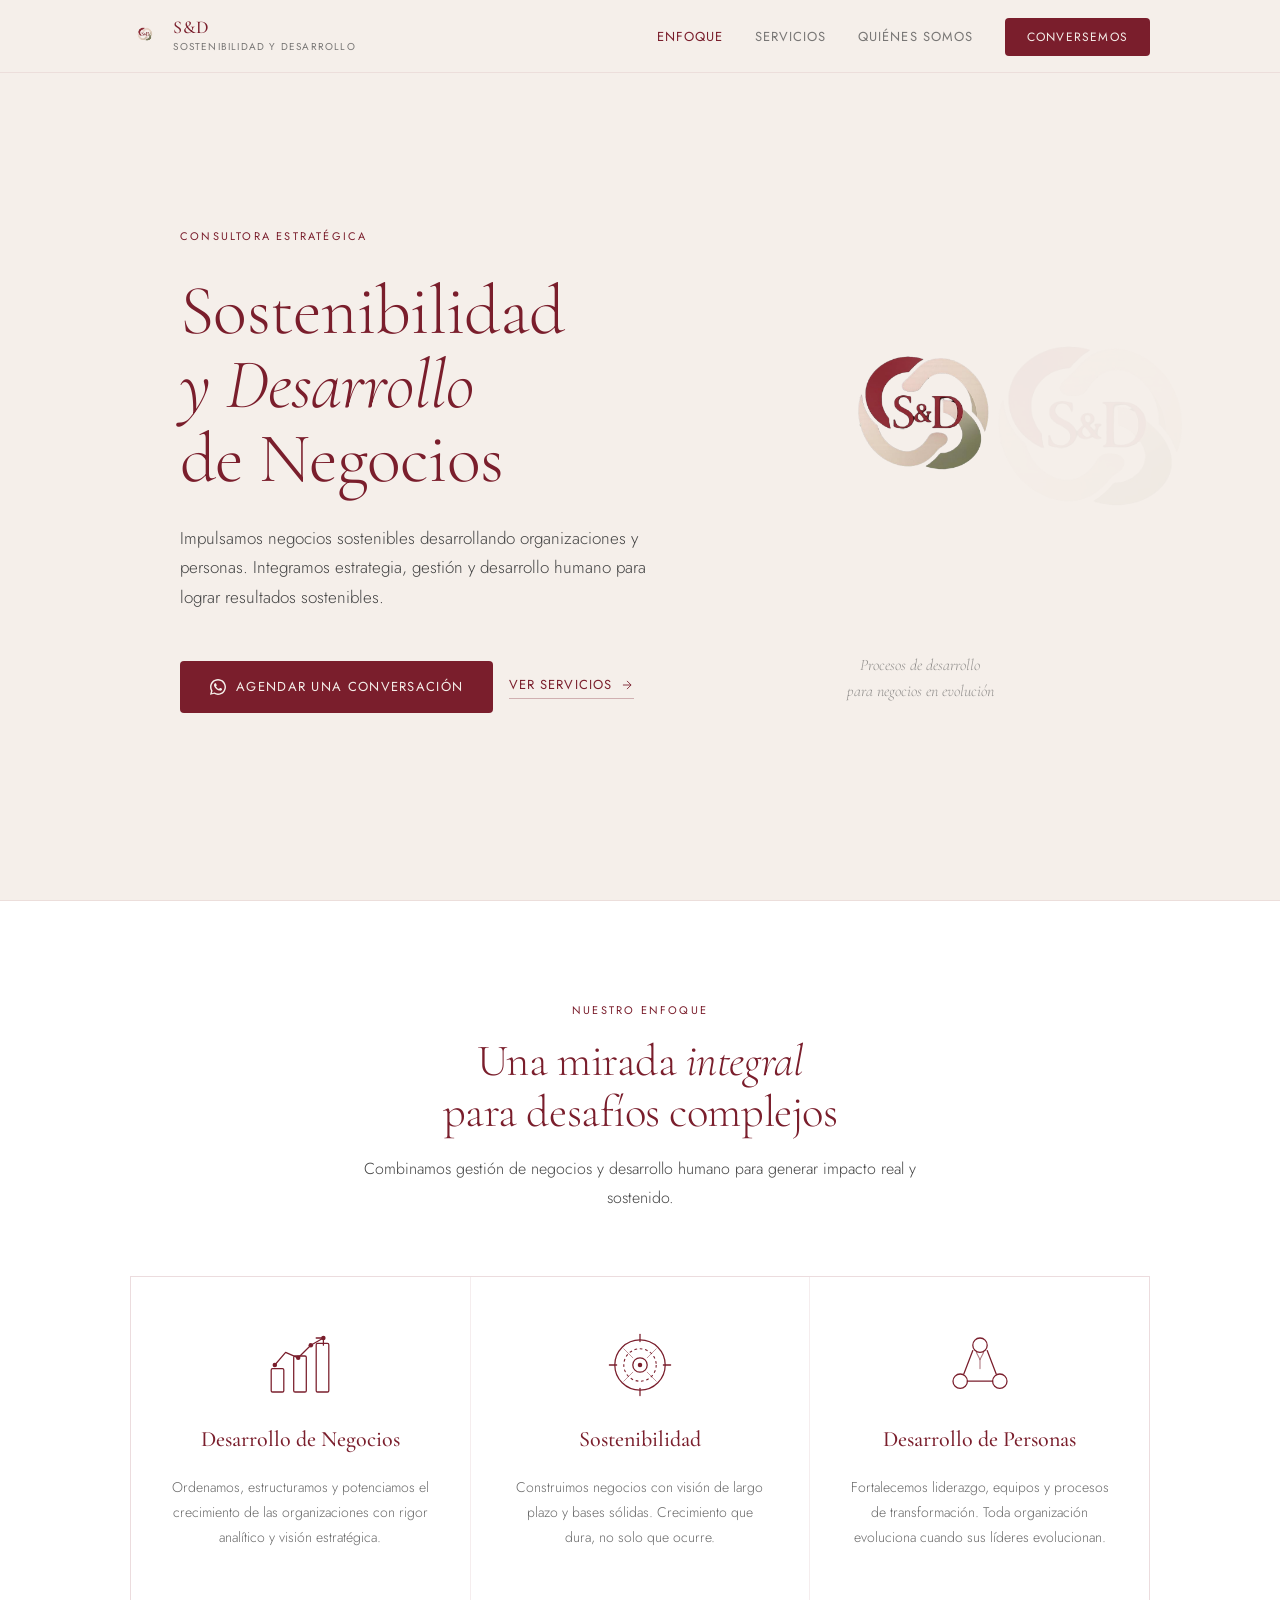
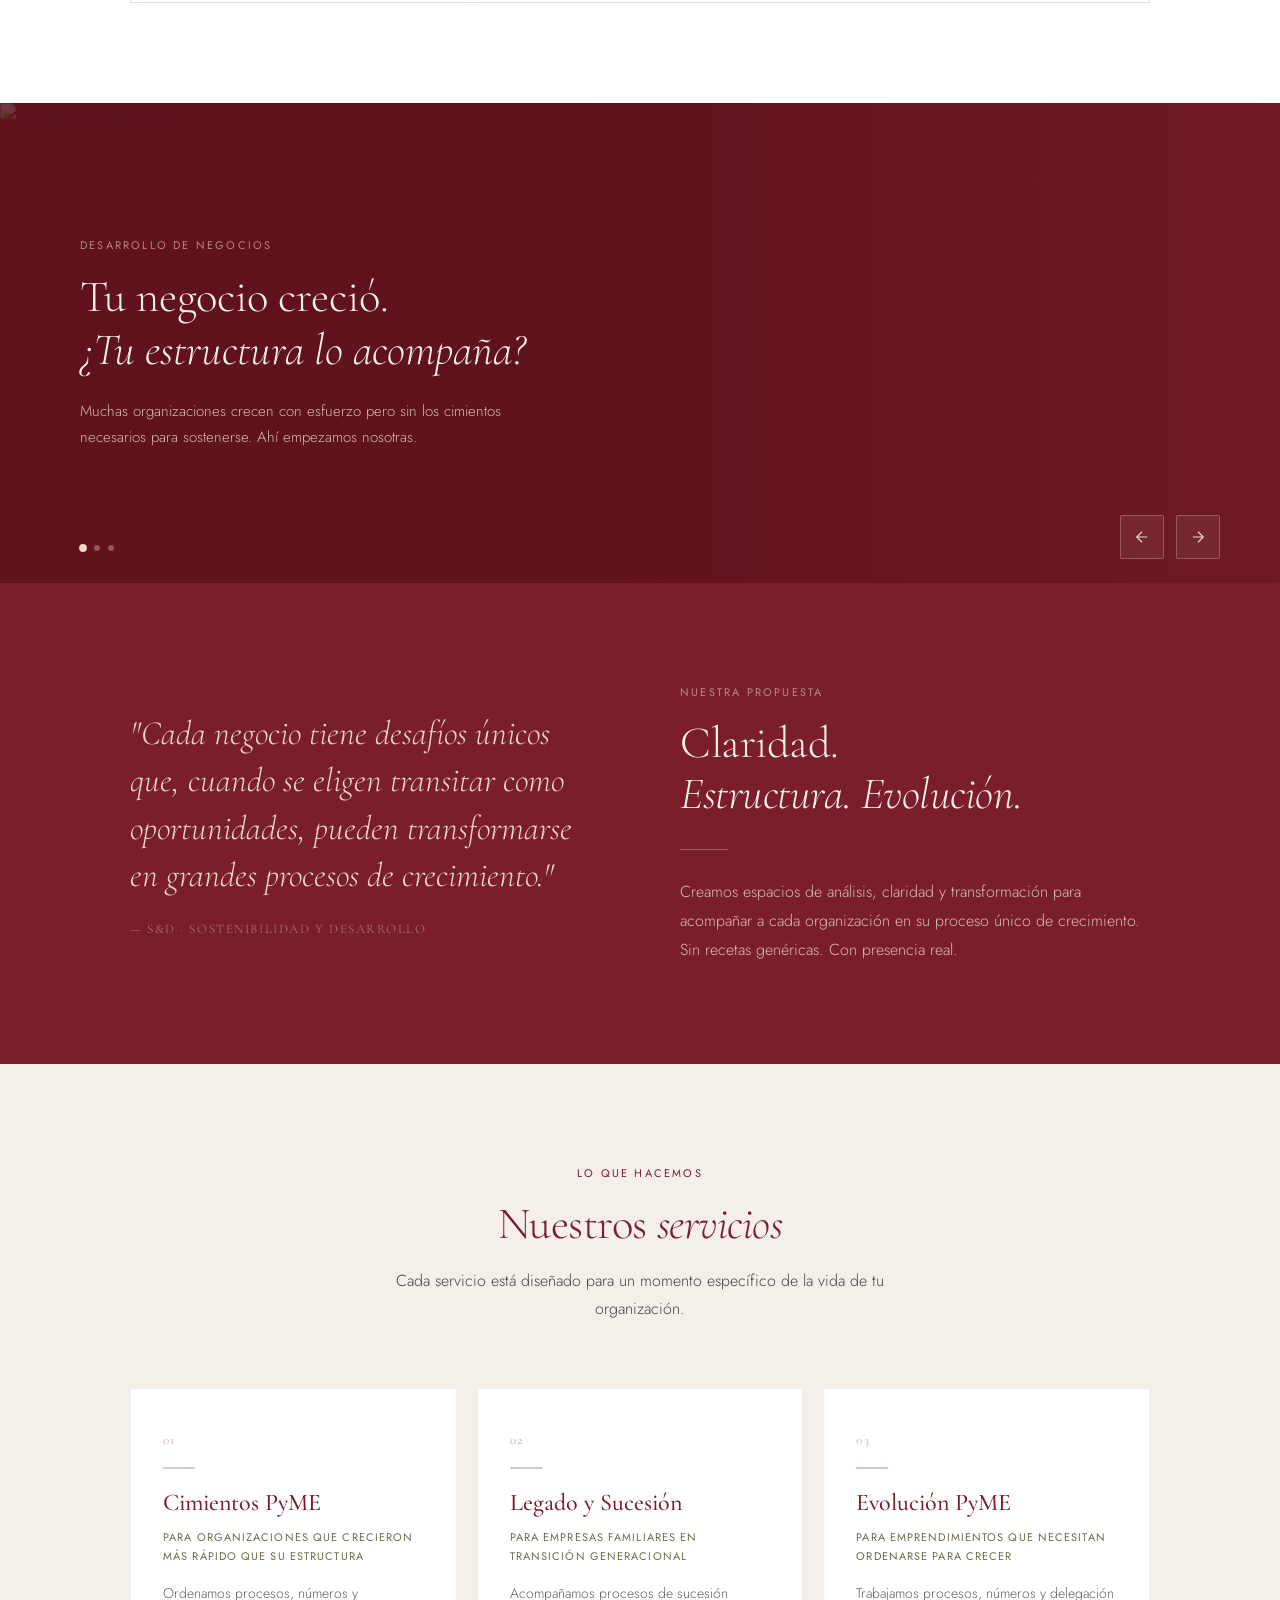
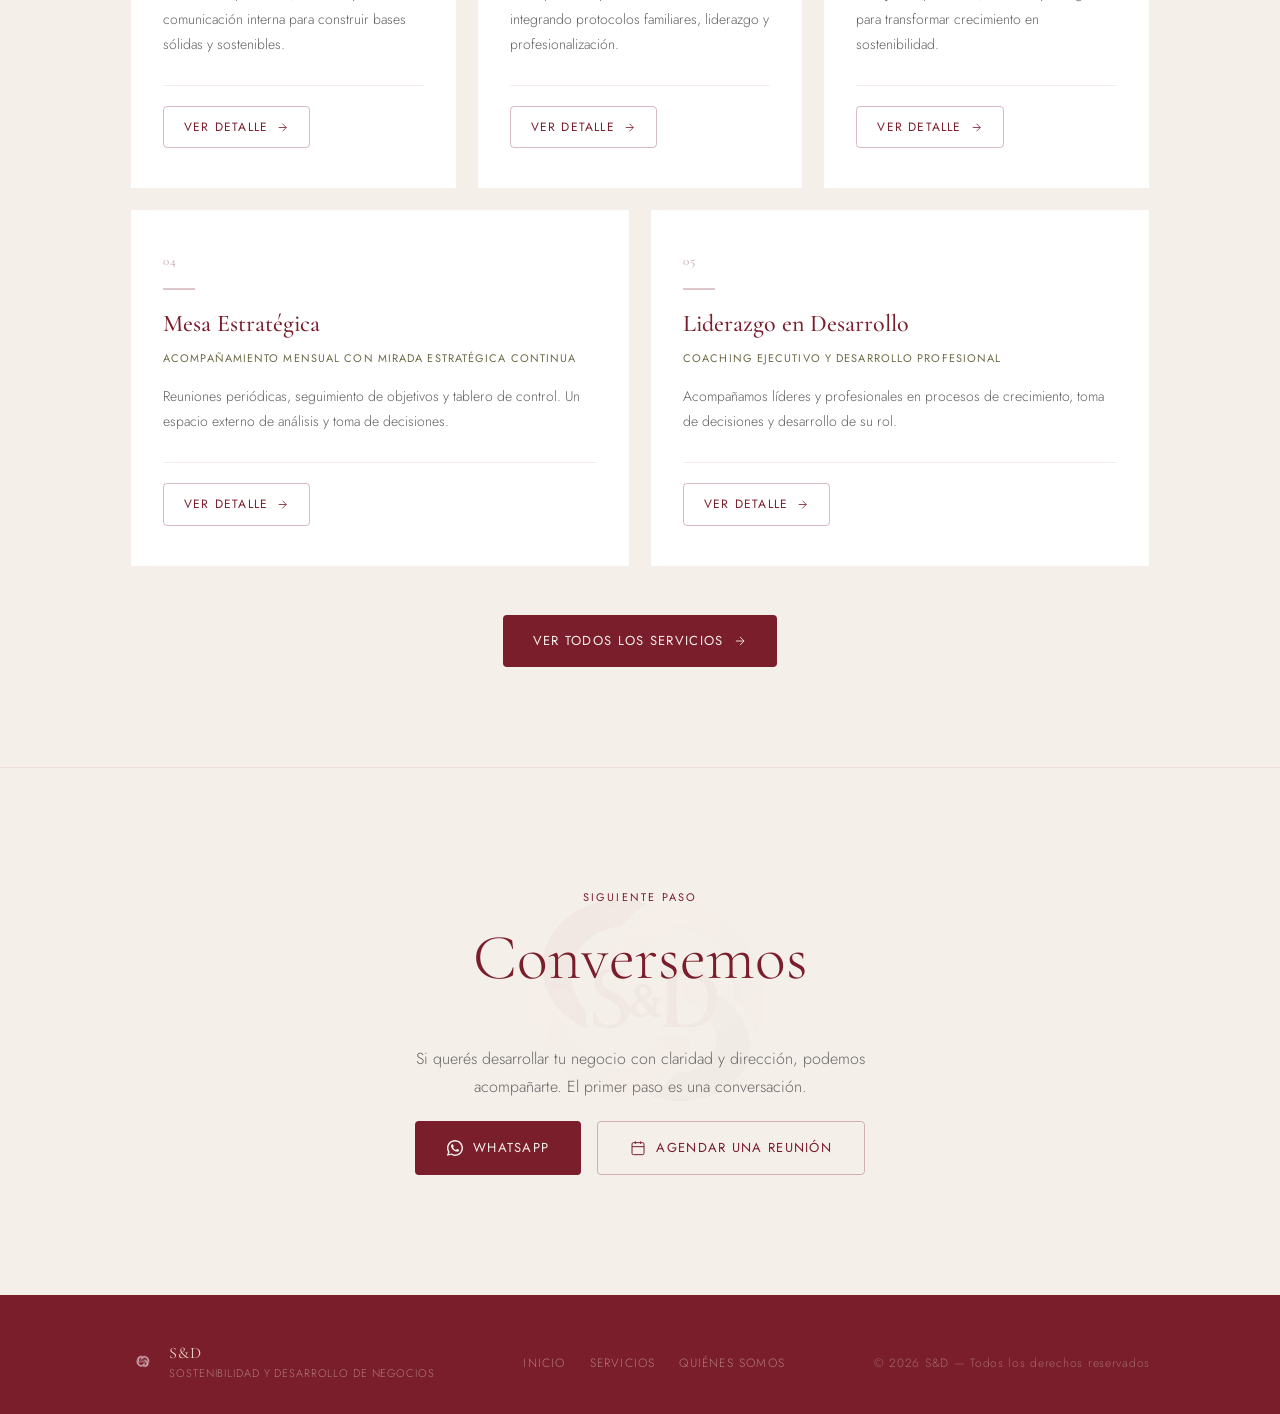
==== index.html @ 4b39928e "Ajustes v2.1: footer 2026, imágenes de servicios y limpieza de CSS - Footer © 2026 en las 3 páginas " ====
<!DOCTYPE html>
<html lang="es">
<head>
  <meta charset="UTF-8" />
  <meta name="viewport" content="width=device-width, initial-scale=1.0" />
  <title>S&D — Sostenibilidad y Desarrollo de Negocios</title>

  <!-- Tipografías -->
  <link rel="preconnect" href="https://fonts.googleapis.com" />
  <link rel="preconnect" href="https://fonts.gstatic.com" crossorigin />
  <link href="https://fonts.googleapis.com/css2?family=Cormorant+Garamond:ital,wght@0,300;0,400;0,500;1,300;1,400&family=Jost:wght@300;400;500&display=swap" rel="stylesheet" />

  <!-- Estilos -->
  <link rel="stylesheet" href="css/shared.css" />
  <link rel="stylesheet" href="css/index.css" />
</head>
<body>

<nav id="navbar">
  <div class="nav-inner">
    <a href="index.html" class="nav-logo">
      <img src="img/logo.png" alt="S&D — Sostenibilidad y Desarrollo de Negocios" />
      <div>
        <span class="brand-name">S&amp;D</span>
        <span class="brand-sub">Sostenibilidad y Desarrollo</span>
      </div>
    </a>
    <ul class="nav-links">
      <li><a href="index.html#pilares" class="nav-active">Enfoque</a></li>
      <li><a href="servicios.html" >Servicios</a></li>
      <li><a href="quienes-somos.html" >Quiénes Somos</a></li>
      <li><a href="https://wa.me/5491100000000?text=Hola%2C%20quiero%20conocer%20m%C3%A1s%20sobre%20S%26D" target="_blank" class="nav-cta">Conversemos</a></li>
    </ul>
    <button class="nav-hamburger" id="hamburger" aria-label="Abrir menú">
      <span></span><span></span><span></span>
    </button>
  </div>
</nav>

<div class="nav-mobile" id="mobile-menu">
  <a href="index.html#pilares" onclick="closeMenu()">Enfoque</a>
  <a href="servicios.html" onclick="closeMenu()">Servicios</a>
  <a href="quienes-somos.html" onclick="closeMenu()">Quiénes Somos</a>
  <a href="https://wa.me/5491100000000?text=Hola%2C%20quiero%20conocer%20m%C3%A1s%20sobre%20S%26D"
     target="_blank" class="nav-cta" onclick="closeMenu()">Conversemos</a>
</div>

<!-- ╔══════════════════════════════════════╗
     ║  SECCIÓN: HERO                       ║
     ╚══════════════════════════════════════╝ -->
<section id="hero">

  <!-- Marca de agua decorativa (logo muy tenue de fondo) -->
  <!-- El JS de index.js le asigna la imagen -->
  <div class="hero-wm" id="hero-wm"></div>

  <div class="hero-inner hero-zone">

    <!-- Texto principal -->
    <div class="hero-copy">
      <p class="hero-label fade-up">Consultora estratégica</p>

      <h1 class="hero-headline fade-up d1">
        Sostenibilidad<br />
        <em>y Desarrollo</em><br />
        de Negocios
      </h1>

      <p class="hero-sub fade-up d2">
        Impulsamos negocios sostenibles desarrollando organizaciones y personas.
        Integramos estrategia, gestión y desarrollo humano para lograr resultados sostenibles.
      </p>

      <div class="hero-actions fade-up d3">
        <a href="https://wa.me/5491100000000?text=Hola%2C%20quiero%20conocer%20m%C3%A1s%20sobre%20S%26D"
           target="_blank" class="btn-primary">
          <!-- Ícono WhatsApp -->
          <svg width="16" height="16" viewBox="0 0 24 24" fill="currentColor"><path d="M17.472 14.382c-.297-.149-1.758-.867-2.03-.967-.273-.099-.471-.148-.67.15-.197.297-.767.966-.94 1.164-.173.199-.347.223-.644.075-.297-.15-1.255-.463-2.39-1.475-.883-.788-1.48-1.761-1.653-2.059-.173-.297-.018-.458.13-.606.134-.133.298-.347.446-.52.149-.174.198-.298.298-.497.099-.198.05-.371-.025-.52-.075-.149-.669-1.612-.916-2.207-.242-.579-.487-.5-.669-.51-.173-.008-.371-.01-.57-.01-.198 0-.52.074-.792.372-.272.297-1.04 1.016-1.04 2.479 0 1.462 1.065 2.875 1.213 3.074.149.198 2.096 3.2 5.077 4.487.709.306 1.262.489 1.694.625.712.227 1.36.195 1.871.118.571-.085 1.758-.719 2.006-1.413.248-.694.248-1.289.173-1.413-.074-.124-.272-.198-.57-.347z"/><path d="M12 0C5.373 0 0 5.373 0 12c0 2.114.549 4.1 1.508 5.822L.057 23.25c-.07.252.18.486.43.416l5.552-1.45A11.933 11.933 0 0012 24c6.627 0 12-5.373 12-12S18.627 0 12 0zm0 21.818a9.806 9.806 0 01-5.034-1.39l-.36-.214-3.724.976.992-3.624-.235-.372A9.808 9.808 0 012.182 12C2.182 6.57 6.57 2.182 12 2.182c5.43 0 9.818 4.388 9.818 9.818 0 5.43-4.388 9.818-9.818 9.818z"/></svg>
          Agendar una conversación
        </a>

        <a href="servicios.html" class="btn-ghost">
          Ver servicios
          <svg width="14" height="14" viewBox="0 0 24 24" fill="none" stroke="currentColor" stroke-width="1.5"><path d="M5 12h14M12 5l7 7-7 7"/></svg>
        </a>
      </div>
    </div>

    <!-- Logo animado -->
    <div class="hero-visual fade-up d2">
      <div class="hero-logo-wrap">
        <img src="img/logo.png" alt="S&D" />
      </div>
      <p class="hero-tagline">
        Procesos de desarrollo<br />para negocios en evolución
      </p>
    </div>

  </div>
</section>

<div class="divider"></div>


<!-- ╔══════════════════════════════════════╗
     ║  SECCIÓN: PILARES (3 enfoques)       ║
     ╚══════════════════════════════════════╝ -->
<section id="pilares">
  <div class="container">

    <div class="section-header">
      <p class="section-eyebrow fade-up">Nuestro enfoque</p>
      <h2 class="section-title fade-up d1">
        Una mirada <em>integral</em><br />para desafíos complejos
      </h2>
      <p class="section-desc fade-up d2">
        Combinamos gestión de negocios y desarrollo humano
        para generar impacto real y sostenido.
      </p>
    </div>

    <div class="pilares-grid">

      <div class="pilar fade-up">
        <div class="pilar-icon">
          <svg viewBox="0 0 80 80" fill="none" stroke="#7A1E2C" stroke-width="1.4" xmlns="http://www.w3.org/2000/svg">
            <rect x="8"  y="44" width="14" height="26" rx="1.5"/>
            <rect x="33" y="30" width="14" height="40" rx="1.5"/>
            <rect x="58" y="16" width="14" height="54" rx="1.5"/>
            <path d="M12 40 L24 26 L38 32 L52 18 L66 10" stroke-linecap="round" stroke-linejoin="round"/>
            <circle cx="12" cy="40" r="2.5" fill="#7A1E2C" stroke="none"/>
            <circle cx="38" cy="32" r="2.5" fill="#7A1E2C" stroke="none"/>
            <circle cx="52" cy="18" r="2.5" fill="#7A1E2C" stroke="none"/>
            <circle cx="66" cy="10" r="2.5" fill="#7A1E2C" stroke="none"/>
            <path d="M58 10 L66 10 L66 18" stroke-linecap="round" stroke-linejoin="round"/>
          </svg>
        </div>
        <h3 class="pilar-title">Desarrollo de Negocios</h3>
        <p class="pilar-desc">
          Ordenamos, estructuramos y potenciamos el crecimiento de las organizaciones
          con rigor analítico y visión estratégica.
        </p>
      </div>

      <div class="pilar fade-up d1">
        <div class="pilar-icon">
          <svg viewBox="0 0 80 80" fill="none" stroke="#7A1E2C" stroke-width="1.4" xmlns="http://www.w3.org/2000/svg">
            <circle cx="40" cy="40" r="28"/>
            <circle cx="40" cy="40" r="18" stroke-width="1.2" stroke-dasharray="3 3"/>
            <circle cx="40" cy="40" r="8"/>
            <circle cx="40" cy="40" r="2.5" fill="#7A1E2C" stroke="none"/>
            <line x1="40" y1="6"  x2="40" y2="14" stroke-linecap="round"/>
            <line x1="40" y1="66" x2="40" y2="74" stroke-linecap="round"/>
            <line x1="6"  y1="40" x2="14" y2="40" stroke-linecap="round"/>
            <line x1="66" y1="40" x2="74" y2="40" stroke-linecap="round"/>
            <path d="M22 22 L32 32" stroke-width="1" stroke-linecap="round" opacity="0.5"/>
            <path d="M48 48 L58 58" stroke-width="1" stroke-linecap="round" opacity="0.5"/>
            <path d="M58 22 L48 32" stroke-width="1" stroke-linecap="round" opacity="0.5"/>
            <path d="M22 58 L32 48" stroke-width="1" stroke-linecap="round" opacity="0.5"/>
          </svg>
        </div>
        <h3 class="pilar-title">Sostenibilidad</h3>
        <p class="pilar-desc">
          Construimos negocios con visión de largo plazo y bases sólidas.
          Crecimiento que dura, no solo que ocurre.
        </p>
      </div>

      <div class="pilar fade-up d2">
        <div class="pilar-icon">
          <svg viewBox="0 0 80 80" fill="none" stroke="#7A1E2C" stroke-width="1.4" xmlns="http://www.w3.org/2000/svg">
            <circle cx="40" cy="18" r="8"/>
            <circle cx="18" cy="58" r="8"/>
            <circle cx="62" cy="58" r="8"/>
            <path d="M32 24 L22 50" stroke-linecap="round"/>
            <path d="M48 24 L58 50" stroke-linecap="round"/>
            <path d="M26 58 L54 58" stroke-linecap="round"/>
            <path d="M36 26 L40 34 L44 26" stroke-width="1.2" stroke-linecap="round" stroke-linejoin="round" opacity="0.6"/>
            <path d="M40 34 L40 44" stroke-width="1.2" stroke-linecap="round" opacity="0.6"/>
          </svg>
        </div>
        <h3 class="pilar-title">Desarrollo de Personas</h3>
        <p class="pilar-desc">
          Fortalecemos liderazgo, equipos y procesos de transformación.
          Toda organización evoluciona cuando sus líderes evolucionan.
        </p>
      </div>

    </div>
  </div>
</section>

<!-- ╔══════════════════════════════════════╗
     ║  SECCIÓN: CARRUSEL DE IMÁGENES       ║
     ║  Para reemplazar las imágenes:       ║
     ║  cambiar el atributo src de cada img ║
     ╚══════════════════════════════════════╝ -->
<section id="carousel">

  <div class="carousel-track" id="carouselTrack">

    <!-- Slide 1 -->
    <div class="carousel-slide">
      <img src="https://images.unsplash.com/photo-1497366216548-37526070297c?w=1400&q=80&fit=crop"
           alt="Estrategia de negocios" loading="lazy" />
      <div class="carousel-overlay"></div>
      <div class="carousel-content">
        <div>
          <p class="carousel-label">Desarrollo de Negocios</p>
          <h3 class="carousel-title">
            Tu negocio creció.<br /><em>¿Tu estructura lo acompaña?</em>
          </h3>
          <p class="carousel-sub">
            Muchas organizaciones crecen con esfuerzo pero sin los cimientos necesarios
            para sostenerse. Ahí empezamos nosotras.
          </p>
        </div>
      </div>
    </div>

    <!-- Slide 2 -->
    <div class="carousel-slide">
      <img src="https://images.unsplash.com/photo-1552664730-d307ca884978?w=1400&q=80&fit=crop"
           alt="Liderazgo y equipos" loading="lazy" />
      <div class="carousel-overlay"></div>
      <div class="carousel-content">
        <div>
          <p class="carousel-label">Liderazgo y Personas</p>
          <h3 class="carousel-title">
            El primer cambio<br /><em>empieza en quien lidera.</em>
          </h3>
          <p class="carousel-sub">
            Acompañamos a líderes, dueños y equipos a desarrollar las herramientas
            para gestionar con claridad y convicción.
          </p>
        </div>
      </div>
    </div>

    <!-- Slide 3 -->
    <div class="carousel-slide">
      <img src="https://images.unsplash.com/photo-1460925895917-afdab827c52f?w=1400&q=80&fit=crop"
           alt="Crecimiento sostenible" loading="lazy" />
      <div class="carousel-overlay"></div>
      <div class="carousel-content">
        <div>
          <p class="carousel-label">Sostenibilidad</p>
          <h3 class="carousel-title">
            Construimos negocios<br /><em>que duran en el tiempo.</em>
          </h3>
          <p class="carousel-sub">
            Trabajamos para que tu organización tenga bases sólidas que la sostengan en el largo plazo.
          </p>
        </div>
      </div>
    </div>

  </div>

  <!-- Dots de navegación (los genera index.js) -->
  <div class="carousel-nav">
    <div class="carousel-dots" id="carouselDots"></div>
  </div>

  <!-- Flechas de navegación -->
  <div class="carousel-arrows">
    <button class="carousel-btn" id="prevBtn" aria-label="Anterior">
      <svg width="18" height="18" viewBox="0 0 24 24" fill="none" stroke="currentColor" stroke-width="1.5">
        <path d="M19 12H5M12 19l-7-7 7-7"/>
      </svg>
    </button>
    <button class="carousel-btn" id="nextBtn" aria-label="Siguiente">
      <svg width="18" height="18" viewBox="0 0 24 24" fill="none" stroke="currentColor" stroke-width="1.5">
        <path d="M5 12h14M12 5l7 7-7 7"/>
      </svg>
    </button>
  </div>

</section>


<!-- ╔══════════════════════════════════════╗
     ║  SECCIÓN: ENFOQUE / QUOTE            ║
     ╚══════════════════════════════════════╝ -->
<section id="enfoque">
  <div class="enfoque-inner">

    <div class="fade-up">
      <blockquote class="enfoque-quote">
        "Cada negocio tiene desafíos únicos que, cuando se eligen transitar como
        oportunidades, pueden transformarse en grandes procesos de crecimiento."
        <span>— S&amp;D · Sostenibilidad y Desarrollo</span>
      </blockquote>
    </div>

    <div class="enfoque-content fade-up d2">
      <p class="section-eyebrow">Nuestra propuesta</p>
      <h2 class="section-title">Claridad.<br /><em>Estructura. Evolución.</em></h2>
      <div class="enfoque-sep"></div>
      <p class="section-desc">
        Creamos espacios de análisis, claridad y transformación para acompañar a cada
        organización en su proceso único de crecimiento.
        Sin recetas genéricas. Con presencia real.
      </p>
    </div>

  </div>
</section>


<!-- ╔══════════════════════════════════════╗
     ║  SECCIÓN: SERVICIOS (preview)        ║
     ║  Cada card tiene botón a servicios   ║
     ╚══════════════════════════════════════╝ -->
<section id="servicios">
  <div class="container">

    <div class="section-header">
      <p class="section-eyebrow fade-up">Lo que hacemos</p>
      <h2 class="section-title fade-up d1">Nuestros <em>servicios</em></h2>
      <p class="section-desc fade-up d2">
        Cada servicio está diseñado para un momento específico de la vida de tu organización.
      </p>
    </div>

    <!-- Fila superior: 3 servicios -->
    <div class="servicios-grid">

      <div class="servicio fade-up">
        <p class="servicio-num">01</p>
        <div class="servicio-line"></div>
        <h3 class="servicio-title">Cimientos PyME</h3>
        <p class="servicio-target">Para organizaciones que crecieron más rápido que su estructura</p>
        <p class="servicio-desc">
          Ordenamos procesos, números y comunicación interna para construir
          bases sólidas y sostenibles.
        </p>
        <div class="servicio-footer">
          <a href="servicios.html#cimientos" class="btn-outline">
            Ver detalle
            <svg width="13" height="13" viewBox="0 0 24 24" fill="none" stroke="currentColor" stroke-width="1.5"><path d="M5 12h14M12 5l7 7-7 7"/></svg>
          </a>
        </div>
      </div>

      <div class="servicio fade-up d1">
        <p class="servicio-num">02</p>
        <div class="servicio-line"></div>
        <h3 class="servicio-title">Legado y Sucesión</h3>
        <p class="servicio-target">Para empresas familiares en transición generacional</p>
        <p class="servicio-desc">
          Acompañamos procesos de sucesión integrando protocolos familiares,
          liderazgo y profesionalización.
        </p>
        <div class="servicio-footer">
          <a href="servicios.html#legado" class="btn-outline">
            Ver detalle
            <svg width="13" height="13" viewBox="0 0 24 24" fill="none" stroke="currentColor" stroke-width="1.5"><path d="M5 12h14M12 5l7 7-7 7"/></svg>
          </a>
        </div>
      </div>

      <div class="servicio fade-up d2">
        <p class="servicio-num">03</p>
        <div class="servicio-line"></div>
        <h3 class="servicio-title">Evolución PyME</h3>
        <p class="servicio-target">Para emprendimientos que necesitan ordenarse para crecer</p>
        <p class="servicio-desc">
          Trabajamos procesos, números y delegación para transformar
          crecimiento en sostenibilidad.
        </p>
        <div class="servicio-footer">
          <a href="servicios.html#evolucion" class="btn-outline">
            Ver detalle
            <svg width="13" height="13" viewBox="0 0 24 24" fill="none" stroke="currentColor" stroke-width="1.5"><path d="M5 12h14M12 5l7 7-7 7"/></svg>
          </a>
        </div>
      </div>

    </div>

    <!-- Fila inferior: 2 servicios -->
    <div class="servicios-bottom">

      <div class="servicio fade-up d1">
        <p class="servicio-num">04</p>
        <div class="servicio-line"></div>
        <h3 class="servicio-title">Mesa Estratégica</h3>
        <p class="servicio-target">Acompañamiento mensual con mirada estratégica continua</p>
        <p class="servicio-desc">
          Reuniones periódicas, seguimiento de objetivos y tablero de control.
          Un espacio externo de análisis y toma de decisiones.
        </p>
        <div class="servicio-footer">
          <a href="servicios.html#mesa" class="btn-outline">
            Ver detalle
            <svg width="13" height="13" viewBox="0 0 24 24" fill="none" stroke="currentColor" stroke-width="1.5"><path d="M5 12h14M12 5l7 7-7 7"/></svg>
          </a>
        </div>
      </div>

      <div class="servicio fade-up d2">
        <p class="servicio-num">05</p>
        <div class="servicio-line"></div>
        <h3 class="servicio-title">Liderazgo en Desarrollo</h3>
        <p class="servicio-target">Coaching ejecutivo y desarrollo profesional</p>
        <p class="servicio-desc">
          Acompañamos líderes y profesionales en procesos de crecimiento,
          toma de decisiones y desarrollo de su rol.
        </p>
        <div class="servicio-footer">
          <a href="servicios.html#liderazgo" class="btn-outline">
            Ver detalle
            <svg width="13" height="13" viewBox="0 0 24 24" fill="none" stroke="currentColor" stroke-width="1.5"><path d="M5 12h14M12 5l7 7-7 7"/></svg>
          </a>
        </div>
      </div>

    </div>

    <!-- Botón "Ver todos" -->
    <div style="text-align: center; margin-top: 48px;" class="fade-up">
      <a href="servicios.html" class="btn-primary">
        Ver todos los servicios
        <svg width="14" height="14" viewBox="0 0 24 24" fill="none" stroke="currentColor" stroke-width="1.5"><path d="M5 12h14M12 5l7 7-7 7"/></svg>
      </a>
    </div>

  </div>
</section>

<div class="divider"></div>


<!-- ╔══════════════════════════════════════╗
     ║  SECCIÓN: CONVERSEMOS (CTA final)    ║
     ╚══════════════════════════════════════╝ -->
<section id="contacto">

  <!-- Marca de agua de fondo -->
  <div class="contacto-wm" id="contacto-wm"></div>

  <div class="contacto-inner">
    <p class="section-eyebrow fade-up">Siguiente paso</p>
    <h2 class="contacto-title fade-up d1">Conversemos</h2>
    <p class="contacto-sub fade-up d2">
      Si querés desarrollar tu negocio con claridad y dirección,
      podemos acompañarte. El primer paso es una conversación.
    </p>
    <div class="contacto-actions fade-up d3">

      <!-- CAMBIAR el número de WhatsApp aquí -->
      <a href="https://wa.me/5491100000000?text=Hola%2C%20quiero%20conocer%20m%C3%A1s%20sobre%20S%26D"
         target="_blank" class="btn-wsp">
        <svg width="16" height="16" viewBox="0 0 24 24" fill="currentColor"><path d="M17.472 14.382c-.297-.149-1.758-.867-2.03-.967-.273-.099-.471-.148-.67.15-.197.297-.767.966-.94 1.164-.173.199-.347.223-.644.075-.297-.15-1.255-.463-2.39-1.475-.883-.788-1.48-1.761-1.653-2.059-.173-.297-.018-.458.13-.606.134-.133.298-.347.446-.52.149-.174.198-.298.298-.497.099-.198.05-.371-.025-.52-.075-.149-.669-1.612-.916-2.207-.242-.579-.487-.5-.669-.51-.173-.008-.371-.01-.57-.01-.198 0-.52.074-.792.372-.272.297-1.04 1.016-1.04 2.479 0 1.462 1.065 2.875 1.213 3.074.149.198 2.096 3.2 5.077 4.487.709.306 1.262.489 1.694.625.712.227 1.36.195 1.871.118.571-.085 1.758-.719 2.006-1.413.248-.694.248-1.289.173-1.413-.074-.124-.272-.198-.57-.347z"/><path d="M12 0C5.373 0 0 5.373 0 12c0 2.114.549 4.1 1.508 5.822L.057 23.25c-.07.252.18.486.43.416l5.552-1.45A11.933 11.933 0 0012 24c6.627 0 12-5.373 12-12S18.627 0 12 0zm0 21.818a9.806 9.806 0 01-5.034-1.39l-.36-.214-3.724.976.992-3.624-.235-.372A9.808 9.808 0 012.182 12C2.182 6.57 6.57 2.182 12 2.182c5.43 0 9.818 4.388 9.818 9.818 0 5.43-4.388 9.818-9.818 9.818z"/></svg>
        WhatsApp
      </a>

      <!-- CAMBIAR el href por el link de Calendly o Google Calendar -->
      <a href="#" class="btn-meeting">
        <svg width="16" height="16" viewBox="0 0 24 24" fill="none" stroke="currentColor" stroke-width="1.5"><rect x="3" y="4" width="18" height="18" rx="2"/><path d="M16 2v4M8 2v4M3 10h18"/><path d="M8 14h.01M12 14h.01M16 14h.01M8 18h.01M12 18h.01"/></svg>
        Agendar una reunión
      </a>

    </div>
  </div>
</section>

<footer>
  <div class="footer-inner">
    <div class="footer-brand">
      <img src="img/logo.png" alt="S&D" />
      <div>
        <span class="footer-brand-name">S&amp;D</span>
        <span class="footer-tagline-small">Sostenibilidad y Desarrollo de Negocios</span>
      </div>
    </div>
    <nav class="footer-nav">
      <a href="index.html">Inicio</a>
      <a href="servicios.html">Servicios</a>
      <a href="quienes-somos.html">Quiénes Somos</a>
    </nav>
    <p class="footer-copy">© 2026 S&amp;D — Todos los derechos reservados</p>
  </div>
</footer>

<!-- Scripts -->
<!-- shared.js va primero (nav, animaciones) -->
<script src="js/shared.js"></script>
<!-- Luego el JS específico de esta página -->
<script src="js/index.js"></script>

</body>
</html>
---- css/shared.css ----
/* ============================================
   S&D — ESTILOS COMPARTIDOS
   Aplica a todas las páginas del sitio.
   Incluye: variables, reset, nav, footer,
   botones, tipografía, animaciones.
============================================ */


/* ── VARIABLES DE MARCA ── */
:root {
  --borgona:      #7A1E2C;
  --borgona-dark: #5C1520;
  --borgona-light: rgba(122, 30, 44, 0.08);
  --beige-claro:  #F5EFEA;
  --beige-arena:  #E8D8C3;
  --arena-oscuro: #C9A88E;
  --verde-oliva:  #6F6A49;
  --gris-oscuro:  #444444;
  --blanco:       #FFFFFF;

  --serif: 'Cormorant Garamond', Georgia, serif;
  --sans:  'Jost', sans-serif;

  --max-w:  1100px;
  --radius: 4px;
  --t:      0.3s ease;
}


/* ── RESET BASE ── */
*, *::before, *::after {
  box-sizing: border-box;
  margin: 0;
  padding: 0;
}

html { scroll-behavior: smooth; }

body {
  font-family: var(--sans);
  background-color: var(--beige-claro);
  color: var(--gris-oscuro);
  font-size: 16px;
  line-height: 1.7;
  font-weight: 300;
  -webkit-font-smoothing: antialiased;
}

img { max-width: 100%; display: block; }
a   { color: inherit; text-decoration: none; }

.container {
  max-width: var(--max-w);
  margin: 0 auto;
  padding: 0 40px;
}


/* ── NAVEGACIÓN PRINCIPAL ── */
nav#navbar {
  position: fixed;
  top: 0; left: 0; right: 0;
  z-index: 100;
  background: rgba(245, 239, 234, 1);
  backdrop-filter: blur(12px);
  border-bottom: 1px solid var(--borgona-light);
  transition: var(--t);
}

nav#navbar.scrolled {
  box-shadow: 0 2px 20px rgba(122, 30, 44, 0.06);
}

.nav-inner {
  max-width: var(--max-w);
  margin: 0 auto;
  padding: 0 40px;
  height: 72px;
  display: flex;
  align-items: center;
  justify-content: space-between;
}

.nav-logo {
  display: flex;
  align-items: center;
  gap: 14px;
}

.nav-logo img {
  height: 44px;
  width: auto;
}

.brand-name {
  font-family: var(--serif);
  font-size: 18px;
  font-weight: 500;
  color: var(--borgona);
  letter-spacing: 0.03em;
  display: block;
  line-height: 1.2;
}

.brand-sub {
  font-size: 10px;
  font-weight: 400;
  color: var(--gris-oscuro);
  letter-spacing: 0.12em;
  text-transform: uppercase;
  opacity: 0.7;
  display: block;
}

.nav-links {
  display: flex;
  align-items: center;
  gap: 32px;
  list-style: none;
}

.nav-links a {
  font-size: 13px;
  font-weight: 400;
  letter-spacing: 0.08em;
  text-transform: uppercase;
  color: var(--gris-oscuro);
  opacity: 0.7;
  transition: opacity var(--t), color var(--t);
}

.nav-links a:hover,
.nav-links a.nav-active {
  opacity: 1;
  color: var(--borgona);
}

/* Botón CTA en el nav */
.nav-cta {
  background: var(--borgona) !important;
  color: var(--beige-claro) !important;
  opacity: 1 !important;
  padding: 10px 22px;
  border-radius: var(--radius);
  font-size: 12px !important;
  letter-spacing: 0.1em !important;
  transition: background var(--t) !important;
}
.nav-cta:hover { background: var(--borgona-dark) !important; }

/* Ícono hamburger (mobile) */
.nav-hamburger {
  display: none;
  flex-direction: column;
  gap: 5px;
  cursor: pointer;
  background: none;
  border: none;
  padding: 4px;
}
.nav-hamburger span {
  display: block;
  width: 24px;
  height: 1.5px;
  background: var(--borgona);
  transition: var(--t);
}

/* Menú mobile desplegable */
.nav-mobile {
  display: none;
  position: fixed;
  top: 72px; left: 0; right: 0;
  background: var(--beige-claro);
  border-bottom: 1px solid rgba(122, 30, 44, 0.1);
  padding: 20px 40px 28px;
  flex-direction: column;
  gap: 18px;
  z-index: 99;
}
.nav-mobile.open { display: flex; }

.nav-mobile a {
  font-size: 14px;
  font-weight: 400;
  letter-spacing: 0.08em;
  text-transform: uppercase;
  color: var(--gris-oscuro);
  opacity: 0.8;
}
.nav-mobile .nav-cta { padding: 12px 22px; text-align: center; }


/* ── SECCIONES — ESTILOS COMUNES ── */
.section-eyebrow {
  font-size: 11px;
  font-weight: 400;
  letter-spacing: 0.2em;
  text-transform: uppercase;
  color: var(--borgona);
  margin-bottom: 16px;
  opacity: 0.8;
}

.section-title {
  font-family: var(--serif);
  font-size: clamp(32px, 3.5vw, 48px);
  font-weight: 300;
  color: var(--borgona);
  line-height: 1.15;
  letter-spacing: -0.01em;
}
.section-title em { font-style: italic; }

.section-desc {
  margin-top: 16px;
  font-size: 16px;
  font-weight: 300;
  color: var(--gris-oscuro);
  opacity: 0.8;
  line-height: 1.8;
}

.section-header {
  text-align: center;
  margin-bottom: 64px;
}
.section-header .section-desc {
  max-width: 560px;
  margin-left: auto;
  margin-right: auto;
}

/* Línea divisoria decorativa */
.divider {
  width: 100%;
  height: 1px;
  background: rgba(122, 30, 44, 0.08);
}


/* ── BOTONES ── */
.btn-primary {
  display: inline-flex;
  align-items: center;
  gap: 10px;
  background: var(--borgona);
  color: var(--beige-claro);
  padding: 15px 30px;
  font-family: var(--sans);
  font-size: 13px;
  font-weight: 400;
  letter-spacing: 0.1em;
  text-transform: uppercase;
  border-radius: var(--radius);
  transition: background var(--t), transform var(--t);
}
.btn-primary:hover { background: var(--borgona-dark); transform: translateY(-1px); }

.btn-ghost {
  display: inline-flex;
  align-items: center;
  gap: 8px;
  color: var(--borgona);
  font-size: 13px;
  font-weight: 400;
  letter-spacing: 0.08em;
  text-transform: uppercase;
  border-bottom: 1px solid rgba(122, 30, 44, 0.3);
  padding-bottom: 2px;
  transition: border-color var(--t);
}
.btn-ghost:hover { border-color: var(--borgona); }

.btn-outline {
  display: inline-flex;
  align-items: center;
  gap: 8px;
  color: var(--borgona);
  font-size: 12px;
  font-weight: 400;
  letter-spacing: 0.1em;
  text-transform: uppercase;
  border: 1px solid rgba(122, 30, 44, 0.3);
  padding: 10px 20px;
  border-radius: var(--radius);
  transition: border-color var(--t), background var(--t), transform var(--t);
}
.btn-outline:hover {
  border-color: var(--borgona);
  background: rgba(122, 30, 44, 0.04);
  transform: translateY(-1px);
}

.btn-wsp {
  display: inline-flex;
  align-items: center;
  gap: 10px;
  background: var(--borgona);
  color: var(--beige-claro);
  padding: 16px 32px;
  font-size: 13px;
  font-weight: 400;
  letter-spacing: 0.1em;
  text-transform: uppercase;
  border-radius: var(--radius);
  transition: background var(--t), transform var(--t);
}
.btn-wsp:hover { background: var(--borgona-dark); transform: translateY(-1px); }

.btn-meeting {
  display: inline-flex;
  align-items: center;
  gap: 10px;
  color: var(--borgona);
  font-size: 13px;
  font-weight: 400;
  letter-spacing: 0.1em;
  text-transform: uppercase;
  border: 1px solid rgba(122, 30, 44, 0.3);
  padding: 15px 32px;
  border-radius: var(--radius);
  transition: border-color var(--t), background var(--t), transform var(--t);
}
.btn-meeting:hover {
  border-color: var(--borgona);
  background: rgba(122, 30, 44, 0.04);
  transform: translateY(-1px);
}


/* ── FOOTER ── */
footer {
  background: var(--borgona);
  padding: 48px 0 32px;
}

.footer-inner {
  max-width: var(--max-w);
  margin: 0 auto;
  padding: 0 40px;
  display: flex;
  align-items: center;
  justify-content: space-between;
  flex-wrap: wrap;
  gap: 24px;
}

.footer-brand {
  display: flex;
  align-items: center;
  gap: 14px;
}

.footer-brand img {
  height: 38px;
  width: auto;
  filter: brightness(0) invert(1);
  opacity: 0.65;
}

.footer-brand-name {
  font-family: var(--serif);
  font-size: 16px;
  font-weight: 400;
  color: var(--beige-arena);
  letter-spacing: 0.04em;
  display: block;
  line-height: 1.3;
}

.footer-tagline-small {
  font-size: 11px;
  color: var(--beige-arena);
  opacity: 0.5;
  letter-spacing: 0.08em;
  text-transform: uppercase;
  display: block;
}

.footer-nav {
  display: flex;
  gap: 24px;
}
.footer-nav a {
  font-size: 12px;
  letter-spacing: 0.1em;
  text-transform: uppercase;
  color: var(--beige-arena);
  opacity: 0.5;
  transition: opacity var(--t);
}
.footer-nav a:hover { opacity: 0.9; }

.footer-copy {
  font-size: 12px;
  color: var(--beige-arena);
  opacity: 0.4;
  letter-spacing: 0.06em;
}


/* ── ANIMACIONES FADE-UP (bidireccionales) ── */
/* Los elementos se animan al entrar Y al salir del viewport */
.fade-up {
  opacity: 0;
  transform: translateY(28px);
  transition: opacity 0.65s ease, transform 0.65s ease;
}
.fade-up.visible {
  opacity: 1;
  transform: translateY(0);
}

/* Delays escalonados para grupos de elementos */
.d1 { transition-delay: 0.1s; }
.d2 { transition-delay: 0.2s; }
.d3 { transition-delay: 0.3s; }
.d4 { transition-delay: 0.4s; }


/* ── RESPONSIVE ── */
@media (max-width: 900px) {
  .nav-links     { display: none !important; }
  .nav-hamburger { display: flex !important; }
  .footer-nav    { display: none; }

  .container,
  .nav-inner,
  .footer-inner { padding: 0 24px; }
}

@media (max-width: 600px) {
  .btn-wsp,
  .btn-meeting { width: 100%; justify-content: center; }
}
---- css/index.css ----
/* ============================================
   S&D — ESTILOS DE INICIO (index.html)
   Requiere: css/shared.css
============================================ */


/* ── HERO ── */
#hero {
  min-height: 100vh;
  display: flex;
  align-items: center;
  background: var(--beige-claro);
  padding: 120px 0 80px;
  position: relative;
  overflow: hidden;
}

/* Marca de agua del logo (fondo decorativo) */
.hero-wm {
  position: absolute;
  right: -80px;
  top: 50%;
  transform: translateY(-50%);
  width: 550px;
  height: 550px;
  opacity: 0.04;
  pointer-events: none;
  background-size: contain;
  background-repeat: no-repeat;
  background-position: center;
}

.hero-inner {
  max-width: var(--max-w);
  margin: 0 auto;
  padding: 0 40px;
  display: grid;
  grid-template-columns: 1fr 360px;
  gap: 80px;
  align-items: center;
  position: relative;
  z-index: 1;
}

.hero-label {
  font-size: 11px;
  font-weight: 400;
  letter-spacing: 0.2em;
  text-transform: uppercase;
  color: var(--borgona);
  margin-bottom: 28px;
  opacity: 0.8;
}

.hero-headline {
  font-family: var(--serif);
  font-size: clamp(44px, 5.5vw, 72px);
  font-weight: 300;
  line-height: 1.05;
  color: var(--borgona);
  margin-bottom: 28px;
  letter-spacing: -0.01em;
}
.hero-headline em { font-style: italic; }

.hero-sub {
  font-size: 17px;
  font-weight: 300;
  color: var(--gris-oscuro);
  opacity: 0.85;
  margin-bottom: 48px;
  max-width: 480px;
  line-height: 1.75;
}

.hero-actions {
  display: flex;
  gap: 16px;
  align-items: center;
  flex-wrap: wrap;
}

.hero-visual {
  display: flex;
  flex-direction: column;
  align-items: center;
}

.hero-logo-wrap img {
  width: 260px;
  height: auto;
  animation: float 6s ease-in-out infinite;
}

@keyframes float {
  0%, 100% { transform: translateY(0); }
  50%       { transform: translateY(-12px); }
}

.hero-tagline {
  margin-top: 28px;
  text-align: center;
  font-family: var(--serif);
  font-size: 16px;
  font-style: italic;
  color: var(--gris-oscuro);
  opacity: 0.55;
  line-height: 1.6;
  max-width: 280px;
}


/* ── PILARES ── */
#pilares {
  padding: 100px 0;
  background: var(--blanco);
}

.pilares-grid {
  display: grid;
  grid-template-columns: repeat(3, 1fr);
  gap: 1px;
  background: var(--borgona-light);
  border: 1px solid var(--borgona-light);
}

.pilar {
  background: var(--blanco);
  padding: 52px 40px;
  text-align: center;
  transition: background var(--t);
}
.pilar:hover { background: var(--beige-claro); }

.pilar-icon {
  width: 72px;
  height: 72px;
  margin: 0 auto 20px;
  display: flex;
  align-items: center;
  justify-content: center;
}
.pilar-icon svg {
  width: 72px;
  height: 72px;
}

.pilar-title {
  font-family: var(--serif);
  font-size: 22px;
  font-weight: 500;
  color: var(--borgona);
  margin-bottom: 16px;
}

.pilar-desc {
  font-size: 14px;
  font-weight: 300;
  color: var(--gris-oscuro);
  line-height: 1.8;
  opacity: 0.8;
}


/* ── CARRUSEL ── */
#carousel {
  background: var(--borgona);
  position: relative;
  overflow: hidden;
}

.carousel-track {
  display: flex;
  transition: transform 0.6s cubic-bezier(0.4, 0, 0.2, 1);
}

.carousel-slide {
  min-width: 100%;
  height: 480px;
  position: relative;
  flex-shrink: 0;
  overflow: hidden;
}

.carousel-slide img {
  width: 100%;
  height: 100%;
  object-fit: cover;
  object-position: center;
}

.carousel-overlay {
  position: absolute;
  inset: 0;
  background: linear-gradient(to right, rgba(90, 15, 25, 0.82) 45%, rgba(90, 15, 25, 0.35) 100%);
}

.carousel-content {
  position: absolute;
  inset: 0;
  display: flex;
  align-items: center;
  padding: 0 80px;
  max-width: 700px;
}

.carousel-label {
  font-size: 11px;
  font-weight: 400;
  letter-spacing: 0.2em;
  text-transform: uppercase;
  color: var(--arena-oscuro);
  margin-bottom: 16px;
  opacity: 0.8;
}

.carousel-title {
  font-family: var(--serif);
  font-size: clamp(28px, 3.5vw, 46px);
  font-weight: 300;
  color: var(--beige-claro);
  line-height: 1.2;
  margin-bottom: 20px;
}
.carousel-title em { font-style: italic; }

.carousel-sub {
  font-size: 15px;
  font-weight: 300;
  color: var(--beige-arena);
  opacity: 0.85;
  line-height: 1.75;
  max-width: 460px;
}

.carousel-nav {
  position: absolute;
  bottom: 32px;
  left: 80px;
  display: flex;
  align-items: center;
  gap: 20px;
}

.carousel-dots { display: flex; gap: 8px; }

.carousel-dot {
  width: 6px;
  height: 6px;
  border-radius: 50%;
  background: rgba(232, 216, 195, 0.35);
  cursor: pointer;
  transition: background var(--t), transform var(--t);
}
.carousel-dot.active {
  background: var(--beige-arena);
  transform: scale(1.3);
}

.carousel-arrows {
  position: absolute;
  bottom: 24px;
  right: 60px;
  display: flex;
  gap: 12px;
}

.carousel-btn {
  width: 44px;
  height: 44px;
  border: 1px solid rgba(232, 216, 195, 0.3);
  background: rgba(232, 216, 195, 0.08);
  color: var(--beige-arena);
  cursor: pointer;
  display: flex;
  align-items: center;
  justify-content: center;
  border-radius: 2px;
  transition: background var(--t), border-color var(--t);
}
.carousel-btn:hover {
  background: rgba(232, 216, 195, 0.15);
  border-color: rgba(232, 216, 195, 0.6);
}


/* ── ENFOQUE ── */
#enfoque {
  padding: 100px 0;
  background: var(--borgona);
  position: relative;
  overflow: hidden;
}

.enfoque-inner {
  max-width: var(--max-w);
  margin: 0 auto;
  padding: 0 40px;
  display: grid;
  grid-template-columns: 1fr 1fr;
  gap: 80px;
  align-items: center;
}

.enfoque-quote {
  font-family: var(--serif);
  font-size: clamp(22px, 2.8vw, 34px);
  font-weight: 300;
  font-style: italic;
  color: var(--beige-arena);
  line-height: 1.4;
}

.enfoque-quote span {
  display: block;
  margin-top: 20px;
  font-size: 13px;
  font-style: normal;
  letter-spacing: 0.12em;
  text-transform: uppercase;
  color: var(--arena-oscuro);
  opacity: 0.7;
}

.enfoque-content .section-eyebrow { color: var(--arena-oscuro); opacity: 0.8; }
.enfoque-content .section-title   { color: var(--beige-claro); text-align: left; }
.enfoque-content .section-desc    { color: var(--beige-arena); text-align: left; opacity: 0.85; }

.enfoque-sep {
  width: 48px;
  height: 1px;
  background: var(--arena-oscuro);
  margin: 28px 0;
  opacity: 0.5;
}


/* ── SERVICIOS (preview) ── */
#servicios { padding: 100px 0; background: var(--beige-claro); }

.servicios-grid {
  display: grid;
  grid-template-columns: repeat(3, 1fr);
  gap: 20px;
}

.servicios-bottom {
  display: grid;
  grid-template-columns: 1fr 1fr;
  gap: 20px;
  margin-top: 20px;
}

.servicio {
  background: var(--blanco);
  border: 1px solid var(--borgona-light);
  padding: 40px 32px;
  display: flex;
  flex-direction: column;
  transition: border-color var(--t), transform var(--t), box-shadow var(--t);
}
.servicio:hover {
  border-color: rgba(122, 30, 44, 0.22);
  transform: translateY(-3px);
  box-shadow: 0 12px 40px rgba(122, 30, 44, 0.07);
}

.servicio-num {
  font-family: var(--serif);
  font-size: 13px;
  font-weight: 400;
  color: var(--borgona);
  opacity: 0.4;
  letter-spacing: 0.1em;
  margin-bottom: 16px;
}

.servicio-line {
  width: 32px;
  height: 2px;
  background: var(--borgona);
  margin-bottom: 20px;
  opacity: 0.25;
}

.servicio-title {
  font-family: var(--serif);
  font-size: 24px;
  font-weight: 500;
  color: var(--borgona);
  margin-bottom: 10px;
  line-height: 1.2;
}

.servicio-target {
  font-size: 11px;
  font-weight: 400;
  letter-spacing: 0.1em;
  text-transform: uppercase;
  color: var(--verde-oliva);
  margin-bottom: 16px;
}

.servicio-desc {
  font-size: 14px;
  font-weight: 300;
  color: var(--gris-oscuro);
  line-height: 1.8;
  opacity: 0.85;
  flex: 1;
}

.servicio-footer {
  margin-top: 28px;
  padding-top: 20px;
  border-top: 1px solid var(--borgona-light);
}


/* ── CONTACTO / CTA FINAL ── */
#contacto {
  padding: 120px 0;
  background: var(--beige-claro);
  text-align: center;
  position: relative;
  overflow: hidden;
}

.contacto-wm {
  position: absolute;
  left: 50%;
  top: 50%;
  transform: translate(-50%, -50%);
  width: 700px;
  height: 700px;
  opacity: 0.03;
  pointer-events: none;
  background-size: contain;
  background-repeat: no-repeat;
  background-position: center;
}

.contacto-inner {
  max-width: 620px;
  margin: 0 auto;
  padding: 0 40px;
  position: relative;
  z-index: 1;
}

.contacto-title {
  font-family: var(--serif);
  font-size: clamp(40px, 5vw, 64px);
  font-weight: 300;
  color: var(--borgona);
  line-height: 1.1;
  margin-bottom: 24px;
}

.contacto-sub {
  font-size: 16px;
  font-weight: 300;
  color: var(--gris-oscuro);
  opacity: 0.8;
  margin-bottom: 48px;
  line-height: 1.75;
}

.contacto-actions {
  display: flex;
  gap: 16px;
  justify-content: center;
  flex-wrap: wrap;
}


/* ── RESPONSIVE ── */
@media (max-width: 900px) {
  .hero-inner {
    grid-template-columns: 1fr;
    text-align: center;
    gap: 48px;
    padding: 0 24px;
  }
  .hero-sub, .hero-tagline { margin-left: auto; margin-right: auto; }
  .hero-actions             { justify-content: center; }
  .hero-visual              { order: -1; }
  .hero-logo-wrap img       { width: 180px; }

  .pilares-grid { grid-template-columns: 1fr; }

  .enfoque-inner {
    grid-template-columns: 1fr;
    gap: 48px;
    padding: 0 24px;
  }
  .enfoque-content .section-title,
  .enfoque-content .section-desc { text-align: center; }
  .enfoque-sep                    { margin-left: auto; margin-right: auto; }

  .servicios-grid,
  .servicios-bottom { grid-template-columns: 1fr; }

  .carousel-content { padding: 0 40px; }
  .carousel-nav     { left: 40px; }
  .carousel-arrows  { right: 40px; }
}
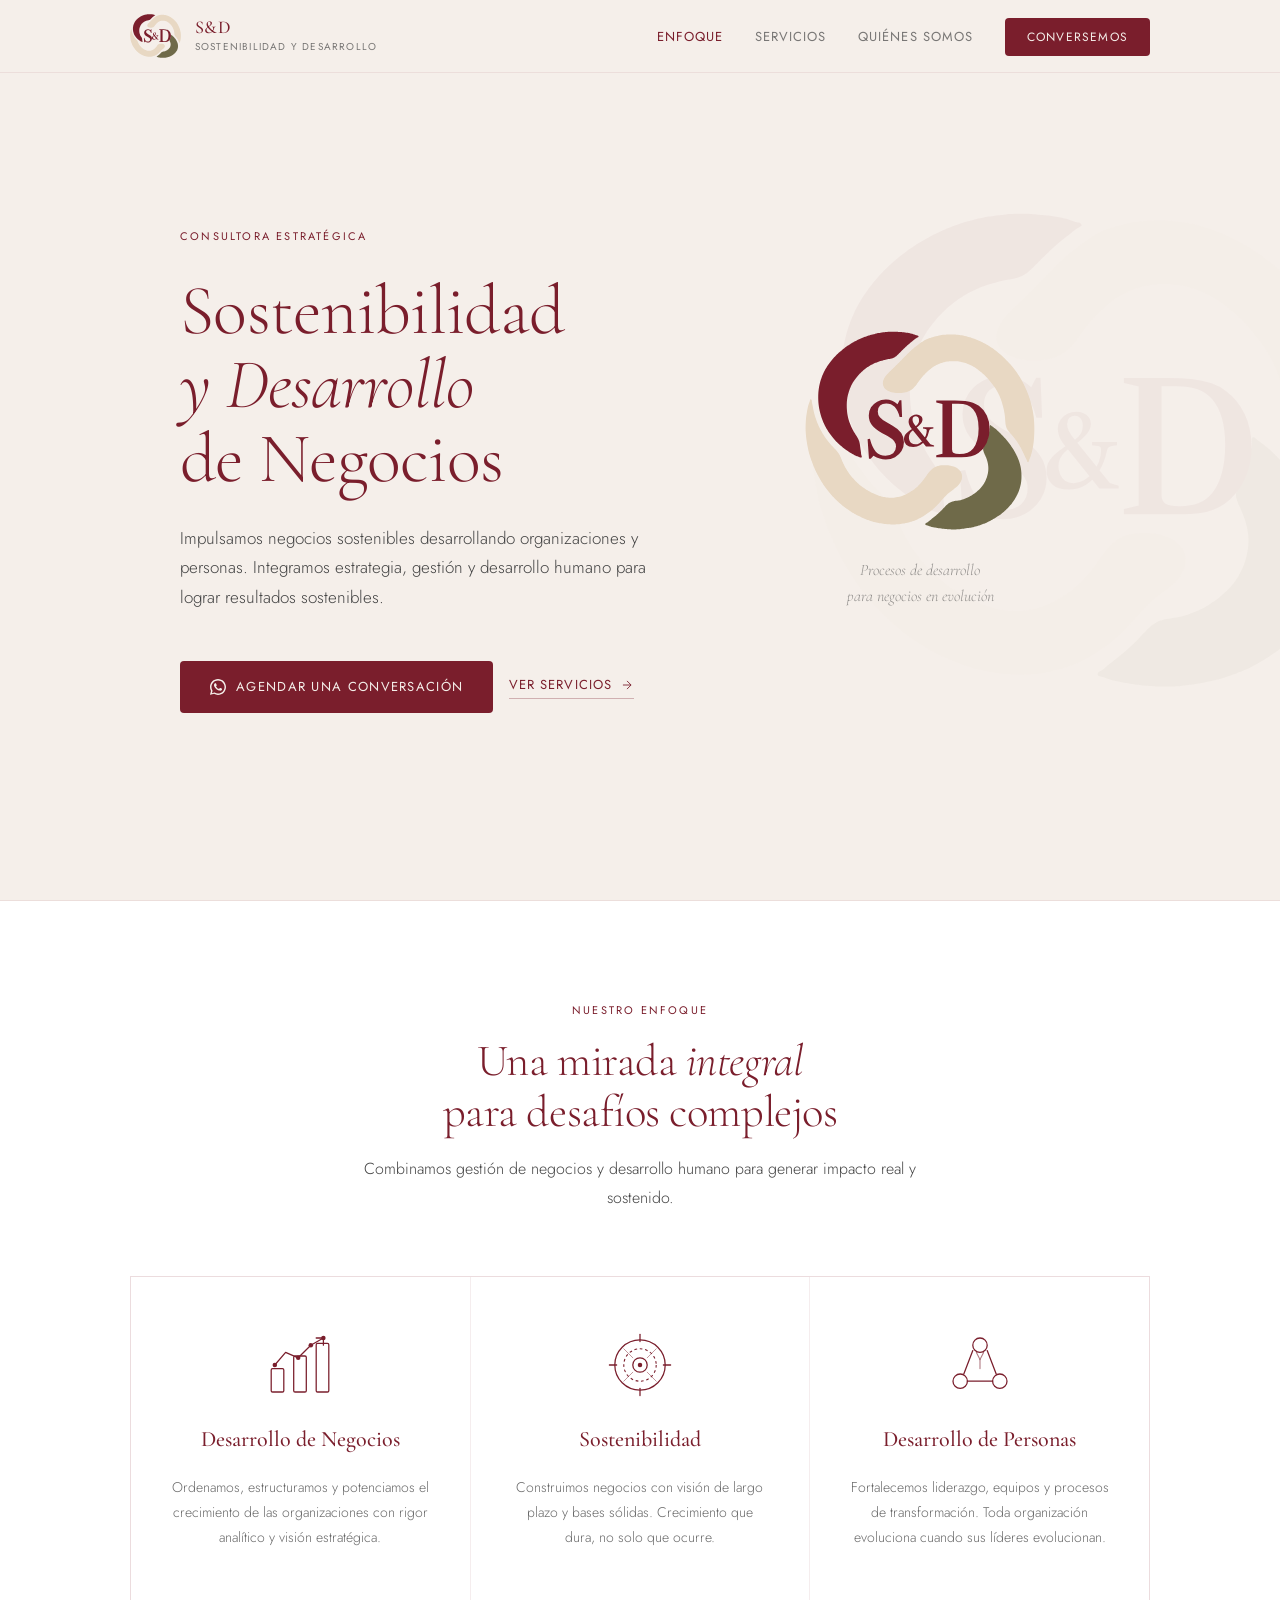
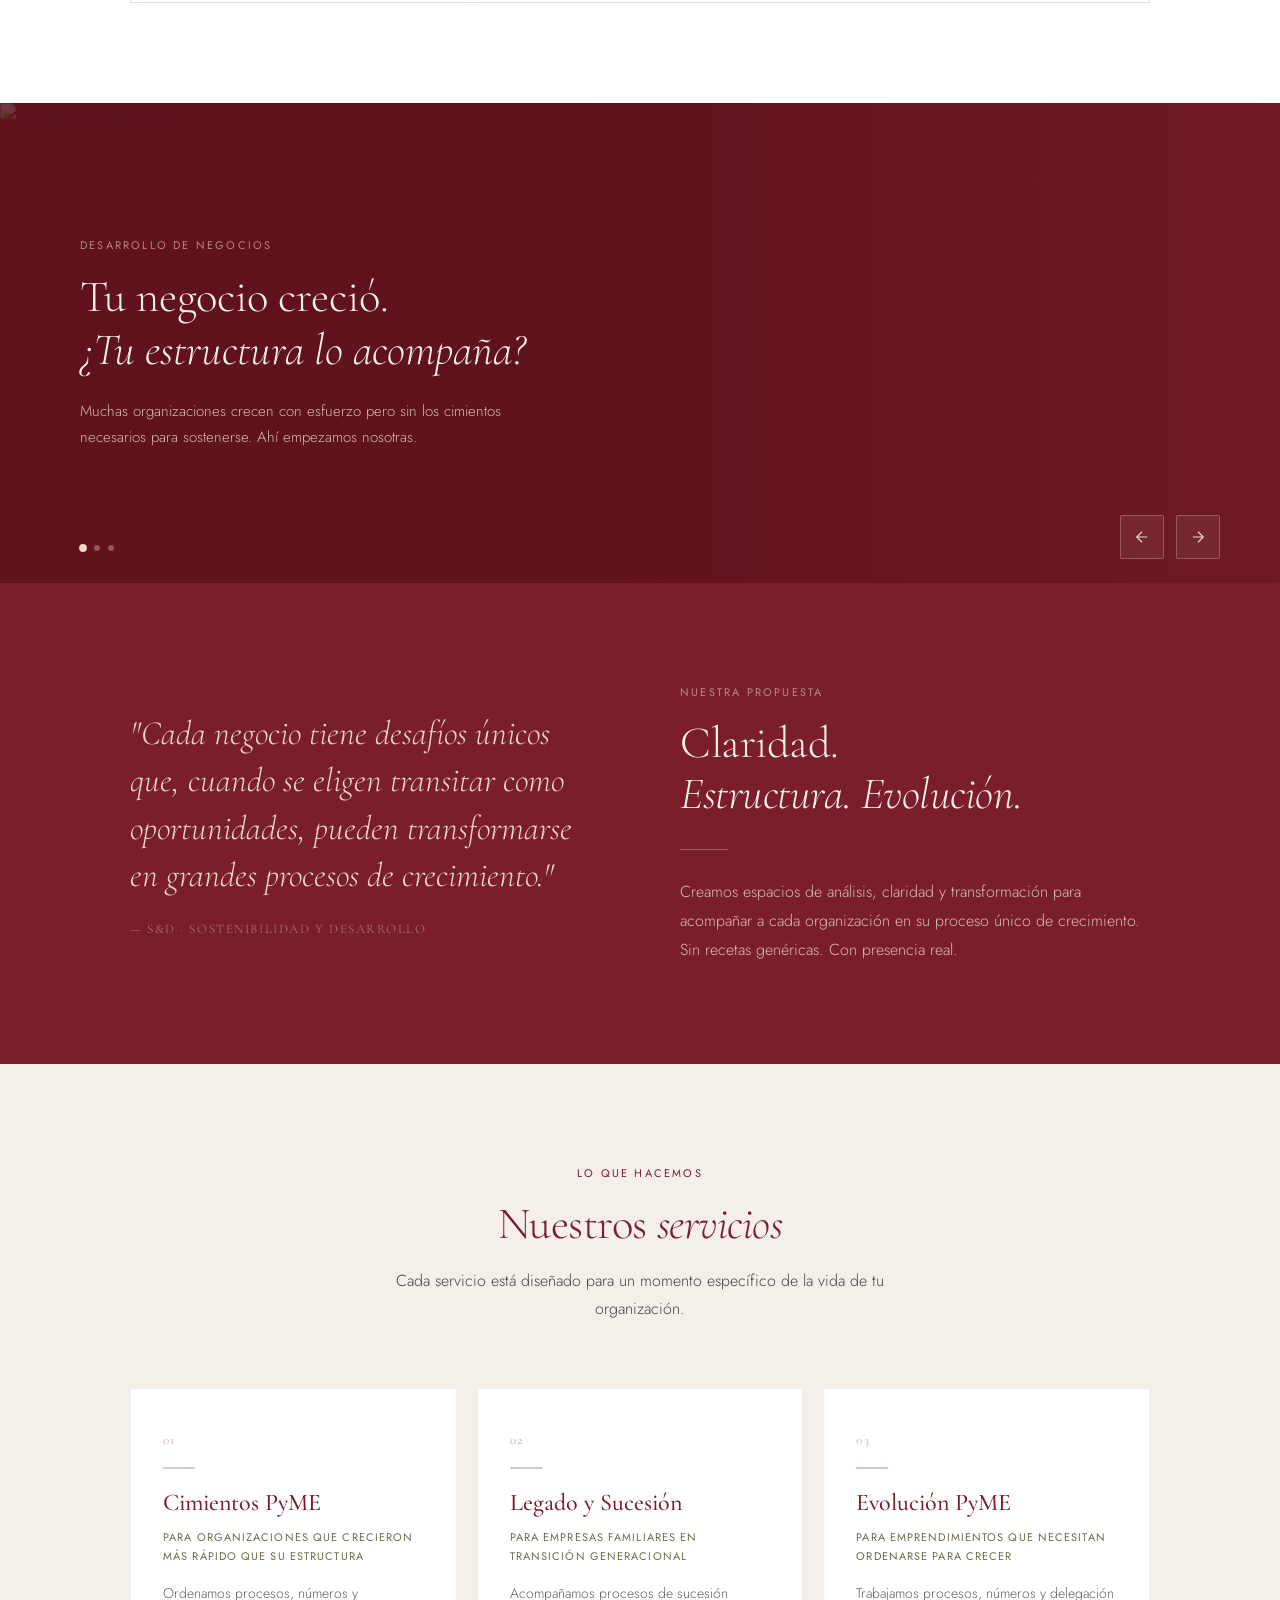
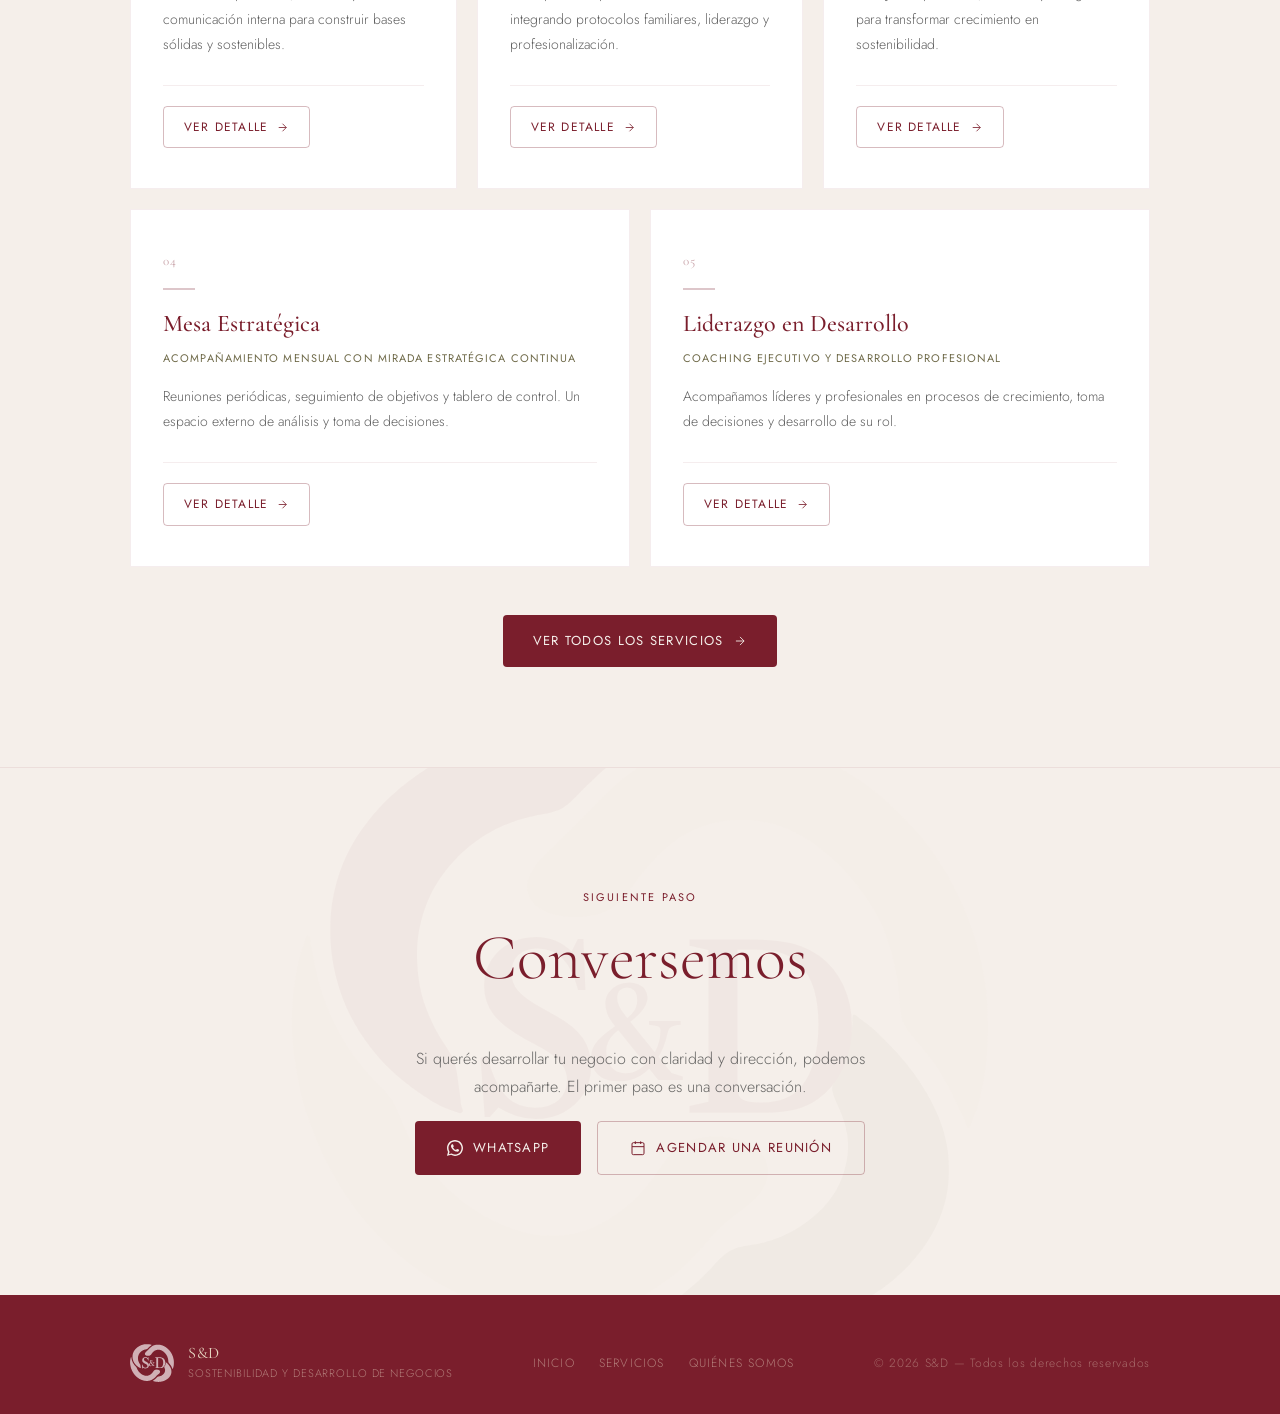
==== commit 3095d594: "Logo SVG en la web, favicon y D sin relleno - Nav, portada, marcas de agua, hexágono y footer usan e" ====
--- a/index.html
+++ b/index.html
@@ -4,6 +4,9 @@
   <meta charset="UTF-8" />
   <meta name="viewport" content="width=device-width, initial-scale=1.0" />
   <title>S&D — Sostenibilidad y Desarrollo de Negocios</title>
+  <link rel="icon" href="img/favicon.ico" sizes="any" />
+  <link rel="icon" type="image/png" sizes="32x32" href="img/favicon-32.png" />
+  <link rel="apple-touch-icon" href="img/apple-touch-icon.png" />
 
   <!-- Tipografías -->
   <link rel="preconnect" href="https://fonts.googleapis.com" />
@@ -19,7 +22,7 @@
 <nav id="navbar">
   <div class="nav-inner">
     <a href="index.html" class="nav-logo">
-      <img src="img/logo.png" alt="S&D — Sostenibilidad y Desarrollo de Negocios" />
+      <img src="img/logo.svg" alt="S&D — Sostenibilidad y Desarrollo de Negocios" />
       <div>
         <span class="brand-name">S&amp;D</span>
         <span class="brand-sub">Sostenibilidad y Desarrollo</span>
@@ -89,7 +92,7 @@
     <!-- Logo animado -->
     <div class="hero-visual fade-up d2">
       <div class="hero-logo-wrap">
-        <img src="img/logo.png" alt="S&D" />
+        <img src="img/logo.svg" alt="S&D" />
       </div>
       <p class="hero-tagline">
         Procesos de desarrollo<br />para negocios en evolución
@@ -469,7 +472,7 @@
 <footer>
   <div class="footer-inner">
     <div class="footer-brand">
-      <img src="img/logo.png" alt="S&D" />
+      <img src="img/logo-blanco.svg" alt="S&D" />
       <div>
         <span class="footer-brand-name">S&amp;D</span>
         <span class="footer-tagline-small">Sostenibilidad y Desarrollo de Negocios</span>
--- a/css/shared.css
+++ b/css/shared.css
@@ -355,7 +355,6 @@
 .footer-brand img {
   height: 38px;
   width: auto;
-  filter: brightness(0) invert(1);
   opacity: 0.65;
 }
 
--- a/css/index.css
+++ b/css/index.css
@@ -87,7 +87,7 @@
 }
 
 .hero-logo-wrap img {
-  width: 260px;
+  width: 230px;
   height: auto;
   animation: float 6s ease-in-out infinite;
 }
@@ -485,7 +485,7 @@
   .hero-sub, .hero-tagline { margin-left: auto; margin-right: auto; }
   .hero-actions             { justify-content: center; }
   .hero-visual              { order: -1; }
-  .hero-logo-wrap img       { width: 180px; }
+  .hero-logo-wrap img       { width: 160px; }
 
   .pilares-grid { grid-template-columns: 1fr; }
 
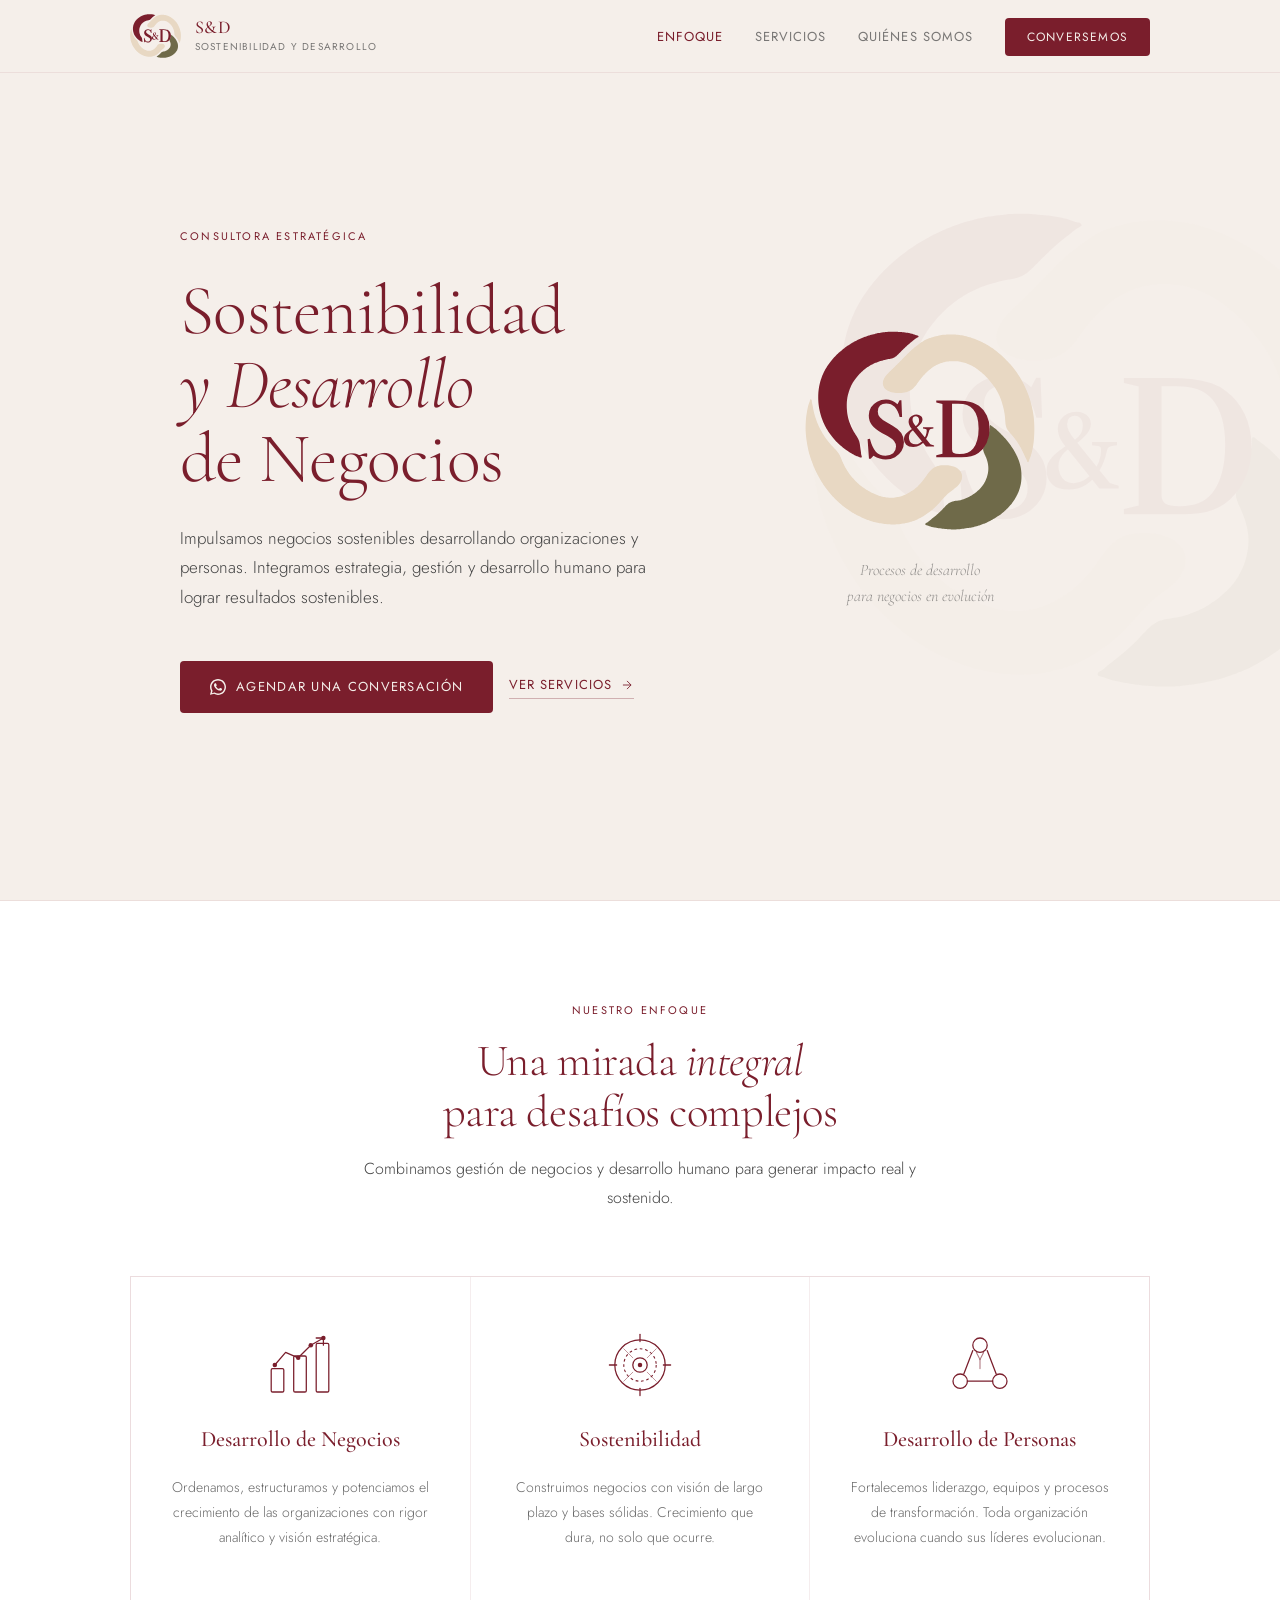
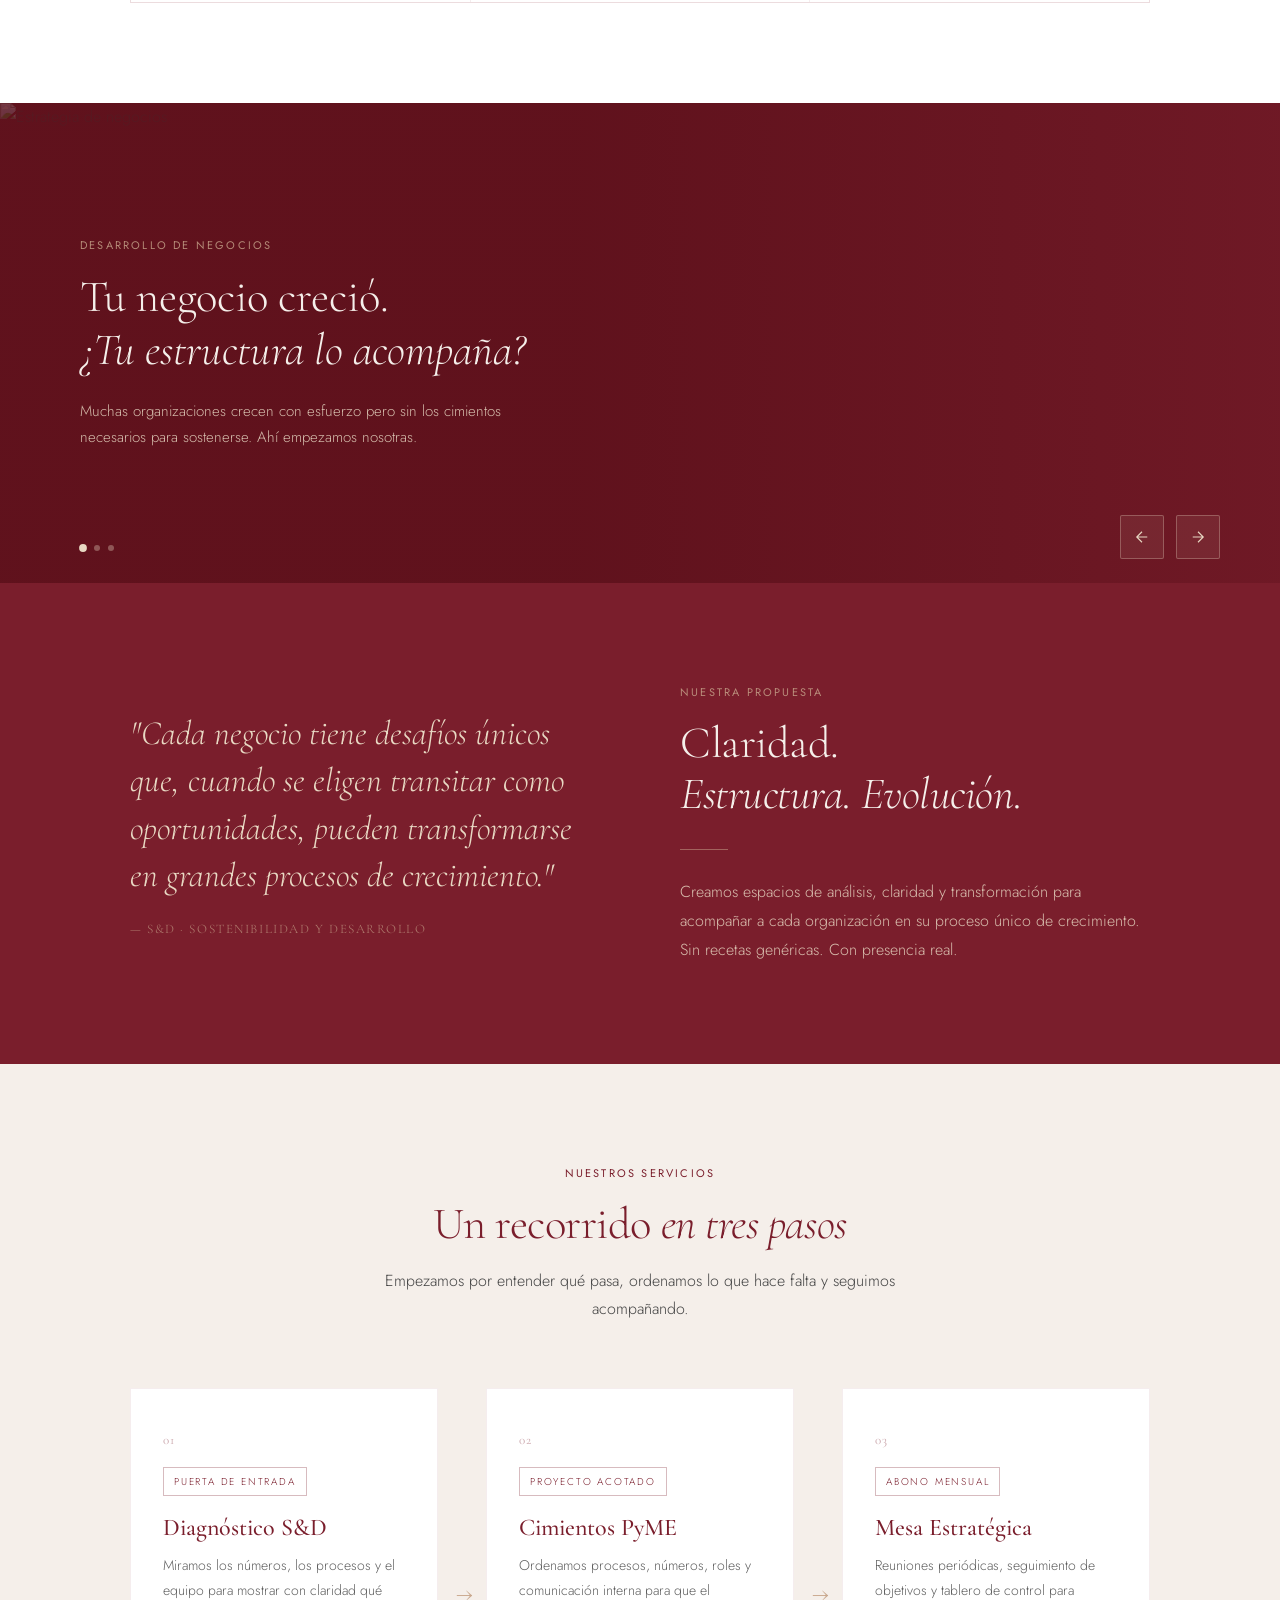
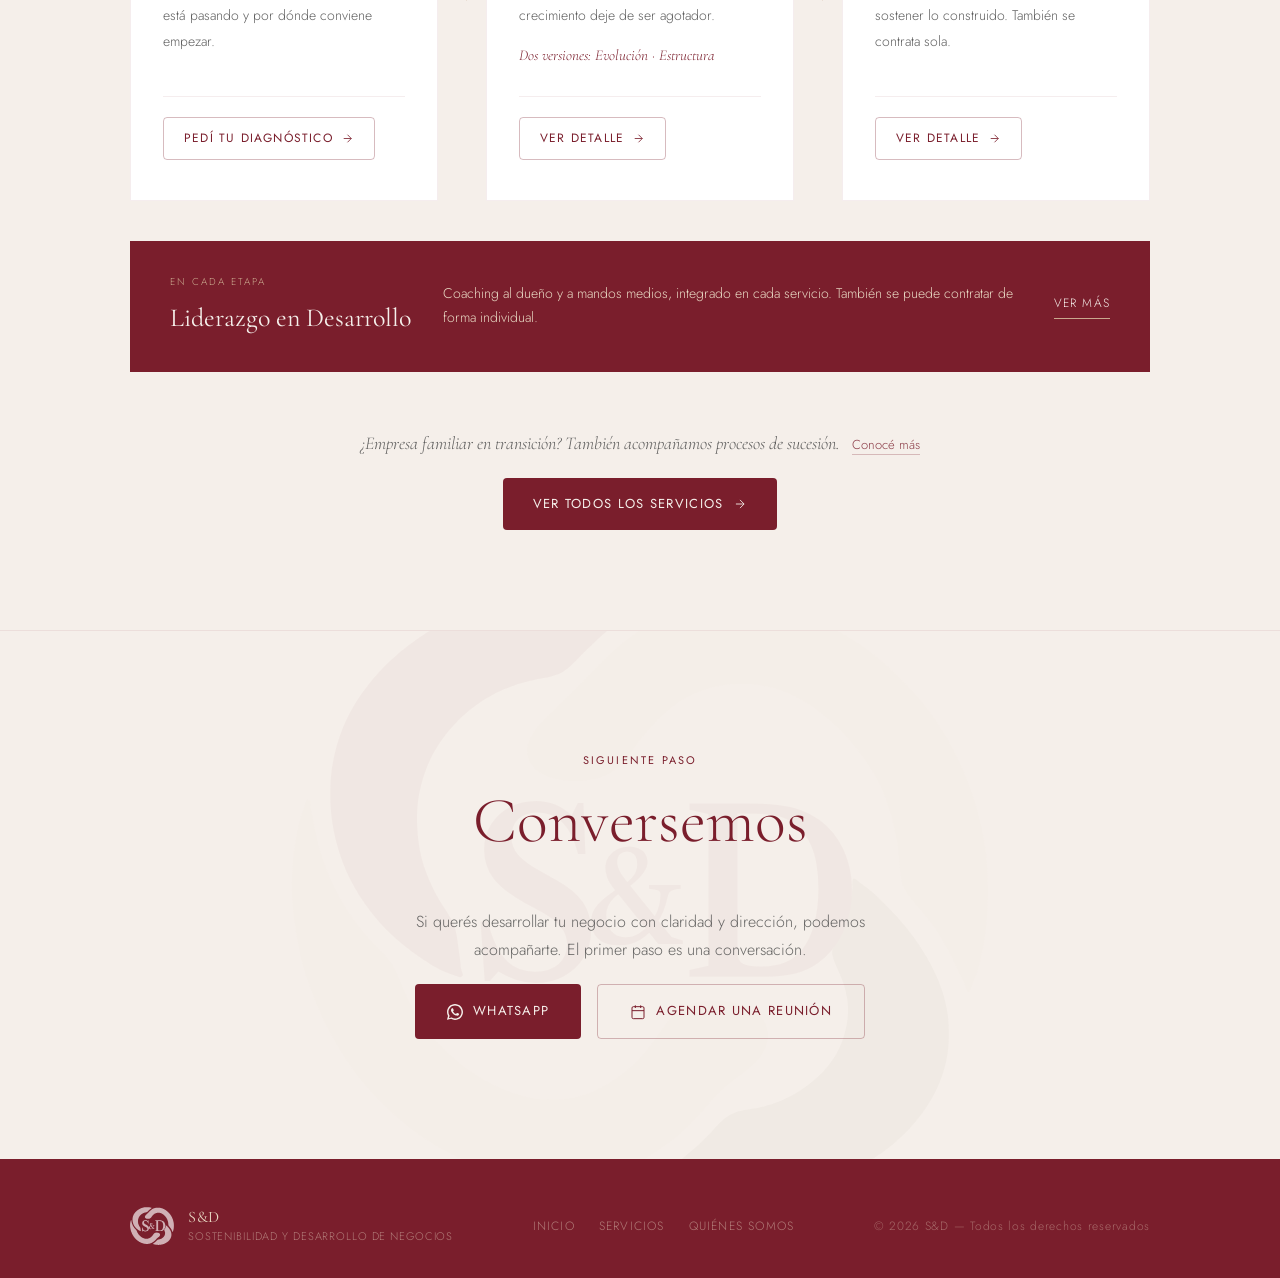
==== commit cfc09d49: "Servicios v3: recorrido Diagnóstico → Cimientos → Mesa - Inicio: la sección Servicios pasa a un reco" ====
--- a/index.html
+++ b/index.html
@@ -319,25 +319,42 @@
   <div class="container">
 
     <div class="section-header">
-      <p class="section-eyebrow fade-up">Lo que hacemos</p>
-      <h2 class="section-title fade-up d1">Nuestros <em>servicios</em></h2>
+      <p class="section-eyebrow fade-up">Nuestros servicios</p>
+      <h2 class="section-title fade-up d1">Un recorrido <em>en tres pasos</em></h2>
       <p class="section-desc fade-up d2">
-        Cada servicio está diseñado para un momento específico de la vida de tu organización.
-      </p>
-    </div>
-
-    <!-- Fila superior: 3 servicios -->
-    <div class="servicios-grid">
+        Empezamos por entender qué pasa, ordenamos lo que hace falta y seguimos acompañando.
+      </p>
+    </div>
+
+    <!-- Recorrido: Diagnóstico → Cimientos → Mesa (las flechas las pone el CSS) -->
+    <div class="recorrido">
 
       <div class="servicio fade-up">
         <p class="servicio-num">01</p>
-        <div class="servicio-line"></div>
+        <span class="paso-etapa">Puerta de entrada</span>
+        <h3 class="servicio-title">Diagnóstico S&amp;D</h3>
+        <p class="servicio-desc">
+          Miramos los números, los procesos y el equipo para mostrar con claridad
+          qué está pasando y por dónde conviene empezar.
+        </p>
+        <div class="servicio-footer">
+          <!-- CAMBIAR el número de WhatsApp aquí -->
+          <a href="https://wa.me/5491100000000?text=Hola%2C%20quiero%20pedir%20un%20Diagn%C3%B3stico%20S%26D" target="_blank" class="btn-outline">
+            Pedí tu diagnóstico
+            <svg width="13" height="13" viewBox="0 0 24 24" fill="none" stroke="currentColor" stroke-width="1.5"><path d="M5 12h14M12 5l7 7-7 7"/></svg>
+          </a>
+        </div>
+      </div>
+
+      <div class="servicio fade-up d1">
+        <p class="servicio-num">02</p>
+        <span class="paso-etapa">Proyecto acotado</span>
         <h3 class="servicio-title">Cimientos PyME</h3>
-        <p class="servicio-target">Para organizaciones que crecieron más rápido que su estructura</p>
         <p class="servicio-desc">
-          Ordenamos procesos, números y comunicación interna para construir
-          bases sólidas y sostenibles.
-        </p>
+          Ordenamos procesos, números, roles y comunicación interna para que
+          el crecimiento deje de ser agotador.
+        </p>
+        <p class="servicio-versiones">Dos versiones: Evolución · Estructura</p>
         <div class="servicio-footer">
           <a href="servicios.html#cimientos" class="btn-outline">
             Ver detalle
@@ -346,53 +363,13 @@
         </div>
       </div>
 
-      <div class="servicio fade-up d1">
-        <p class="servicio-num">02</p>
-        <div class="servicio-line"></div>
-        <h3 class="servicio-title">Legado y Sucesión</h3>
-        <p class="servicio-target">Para empresas familiares en transición generacional</p>
-        <p class="servicio-desc">
-          Acompañamos procesos de sucesión integrando protocolos familiares,
-          liderazgo y profesionalización.
-        </p>
-        <div class="servicio-footer">
-          <a href="servicios.html#legado" class="btn-outline">
-            Ver detalle
-            <svg width="13" height="13" viewBox="0 0 24 24" fill="none" stroke="currentColor" stroke-width="1.5"><path d="M5 12h14M12 5l7 7-7 7"/></svg>
-          </a>
-        </div>
-      </div>
-
       <div class="servicio fade-up d2">
         <p class="servicio-num">03</p>
-        <div class="servicio-line"></div>
-        <h3 class="servicio-title">Evolución PyME</h3>
-        <p class="servicio-target">Para emprendimientos que necesitan ordenarse para crecer</p>
+        <span class="paso-etapa">Abono mensual</span>
+        <h3 class="servicio-title">Mesa Estratégica</h3>
         <p class="servicio-desc">
-          Trabajamos procesos, números y delegación para transformar
-          crecimiento en sostenibilidad.
-        </p>
-        <div class="servicio-footer">
-          <a href="servicios.html#evolucion" class="btn-outline">
-            Ver detalle
-            <svg width="13" height="13" viewBox="0 0 24 24" fill="none" stroke="currentColor" stroke-width="1.5"><path d="M5 12h14M12 5l7 7-7 7"/></svg>
-          </a>
-        </div>
-      </div>
-
-    </div>
-
-    <!-- Fila inferior: 2 servicios -->
-    <div class="servicios-bottom">
-
-      <div class="servicio fade-up d1">
-        <p class="servicio-num">04</p>
-        <div class="servicio-line"></div>
-        <h3 class="servicio-title">Mesa Estratégica</h3>
-        <p class="servicio-target">Acompañamiento mensual con mirada estratégica continua</p>
-        <p class="servicio-desc">
-          Reuniones periódicas, seguimiento de objetivos y tablero de control.
-          Un espacio externo de análisis y toma de decisiones.
+          Reuniones periódicas, seguimiento de objetivos y tablero de control
+          para sostener lo construido. También se contrata sola.
         </p>
         <div class="servicio-footer">
           <a href="servicios.html#mesa" class="btn-outline">
@@ -402,24 +379,26 @@
         </div>
       </div>
 
-      <div class="servicio fade-up d2">
-        <p class="servicio-num">05</p>
-        <div class="servicio-line"></div>
-        <h3 class="servicio-title">Liderazgo en Desarrollo</h3>
-        <p class="servicio-target">Coaching ejecutivo y desarrollo profesional</p>
-        <p class="servicio-desc">
-          Acompañamos líderes y profesionales en procesos de crecimiento,
-          toma de decisiones y desarrollo de su rol.
-        </p>
-        <div class="servicio-footer">
-          <a href="servicios.html#liderazgo" class="btn-outline">
-            Ver detalle
-            <svg width="13" height="13" viewBox="0 0 24 24" fill="none" stroke="currentColor" stroke-width="1.5"><path d="M5 12h14M12 5l7 7-7 7"/></svg>
-          </a>
-        </div>
-      </div>
-
-    </div>
+    </div>
+
+    <!-- Liderazgo: acompaña a todos los servicios -->
+    <div class="band-transversal fade-up">
+      <div>
+        <span class="band-eyebrow">En cada etapa</span>
+        <h3 class="band-title">Liderazgo en Desarrollo</h3>
+      </div>
+      <p class="band-text">
+        Coaching al dueño y a mandos medios, integrado en cada servicio.
+        También se puede contratar de forma individual.
+      </p>
+      <a href="servicios.html#liderazgo" class="band-link">Ver más</a>
+    </div>
+
+    <!-- Legado: se ofrece cuando aparece el tema -->
+    <p class="linea-secundaria fade-up">
+      ¿Empresa familiar en transición? También acompañamos procesos de sucesión.
+      <a href="servicios.html#legado">Conocé más</a>
+    </p>
 
     <!-- Botón "Ver todos" -->
     <div style="text-align: center; margin-top: 48px;" class="fade-up">
--- a/css/index.css
+++ b/css/index.css
@@ -338,17 +338,24 @@
 /* ── SERVICIOS (preview) ── */
 #servicios { padding: 100px 0; background: var(--beige-claro); }
 
-.servicios-grid {
+/* Recorrido de 3 pasos: Diagnóstico → Cimientos → Mesa */
+.recorrido {
   display: grid;
   grid-template-columns: repeat(3, 1fr);
-  gap: 20px;
-}
-
-.servicios-bottom {
-  display: grid;
-  grid-template-columns: 1fr 1fr;
-  gap: 20px;
-  margin-top: 20px;
+  gap: 48px;
+}
+.recorrido .servicio { position: relative; }
+
+/* Flecha entre pasos */
+.recorrido .servicio:not(:last-child)::after {
+  content: "→";
+  position: absolute;
+  right: -36px;
+  top: 50%;
+  transform: translateY(-50%);
+  font-family: var(--serif);
+  font-size: 26px;
+  color: var(--arena-oscuro);
 }
 
 .servicio {
@@ -414,6 +421,88 @@
   margin-top: 28px;
   padding-top: 20px;
   border-top: 1px solid var(--borgona-light);
+}
+
+/* Etiqueta de etapa del recorrido */
+.paso-etapa {
+  align-self: flex-start;
+  font-size: 10px;
+  letter-spacing: 0.18em;
+  text-transform: uppercase;
+  color: var(--borgona);
+  border: 1px solid rgba(122, 30, 44, 0.3);
+  padding: 5px 10px;
+  margin-bottom: 18px;
+}
+
+.servicio-versiones {
+  font-family: var(--serif);
+  font-size: 15px;
+  font-style: italic;
+  color: var(--borgona);
+  margin-top: 14px;
+}
+
+/* Liderazgo: banda que acompaña a todo el recorrido */
+.band-transversal {
+  margin-top: 40px;
+  background: var(--borgona);
+  padding: 32px 40px;
+  display: grid;
+  grid-template-columns: auto 1fr auto;
+  gap: 32px;
+  align-items: center;
+}
+.band-eyebrow {
+  display: block;
+  margin-bottom: 6px;
+  font-size: 10px;
+  letter-spacing: 0.2em;
+  text-transform: uppercase;
+  color: var(--arena-oscuro);
+}
+.band-title {
+  font-family: var(--serif);
+  font-size: 26px;
+  font-weight: 400;
+  color: var(--beige-claro);
+  white-space: nowrap;
+}
+.band-text {
+  font-size: 14px;
+  font-weight: 300;
+  color: var(--beige-arena);
+  line-height: 1.7;
+}
+.band-link {
+  font-size: 12px;
+  letter-spacing: 0.1em;
+  text-transform: uppercase;
+  color: var(--beige-claro);
+  border-bottom: 1px solid var(--arena-oscuro);
+  padding-bottom: 4px;
+  white-space: nowrap;
+  transition: border-color var(--t);
+}
+.band-link:hover { border-color: var(--beige-claro); }
+
+/* Legado: mención secundaria */
+.linea-secundaria {
+  margin-top: 28px;
+  text-align: center;
+  font-family: var(--serif);
+  font-size: 18px;
+  font-style: italic;
+  color: var(--gris-oscuro);
+  opacity: 0.85;
+}
+.linea-secundaria a {
+  margin-left: 8px;
+  font-family: var(--sans);
+  font-size: 13px;
+  font-style: normal;
+  color: var(--borgona);
+  border-bottom: 1px solid rgba(122, 30, 44, 0.3);
 }
 
 
@@ -498,8 +587,18 @@
   .enfoque-content .section-desc { text-align: center; }
   .enfoque-sep                    { margin-left: auto; margin-right: auto; }
 
-  .servicios-grid,
-  .servicios-bottom { grid-template-columns: 1fr; }
+  .recorrido { grid-template-columns: 1fr; gap: 44px; }
+  .recorrido .servicio:not(:last-child)::after {
+    content: "↓";
+    top: auto;
+    right: auto;
+    bottom: -38px;
+    left: 50%;
+    transform: translateX(-50%);
+  }
+  .band-transversal { grid-template-columns: 1fr; gap: 14px; padding: 28px 24px; }
+  .band-title       { white-space: normal; }
+  .band-link        { justify-self: start; }
 
   .carousel-content { padding: 0 40px; }
   .carousel-nav     { left: 40px; }
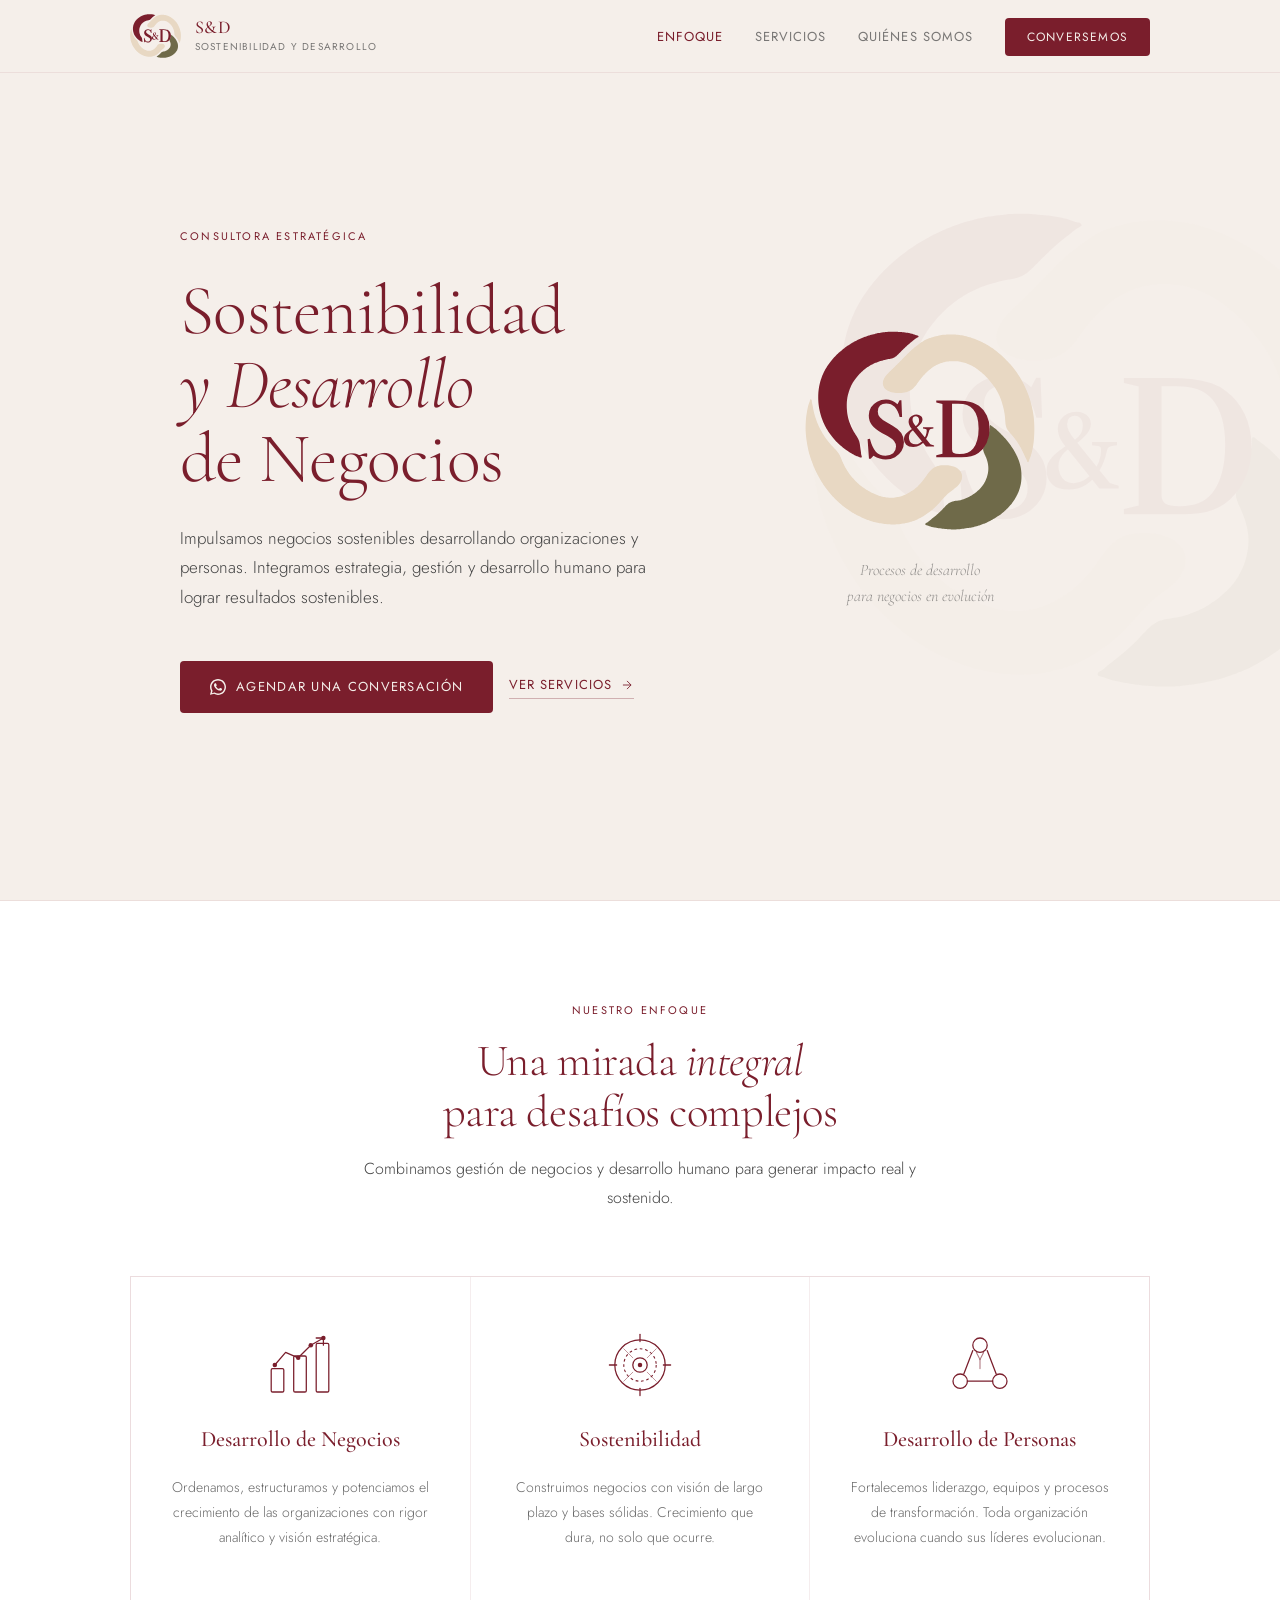
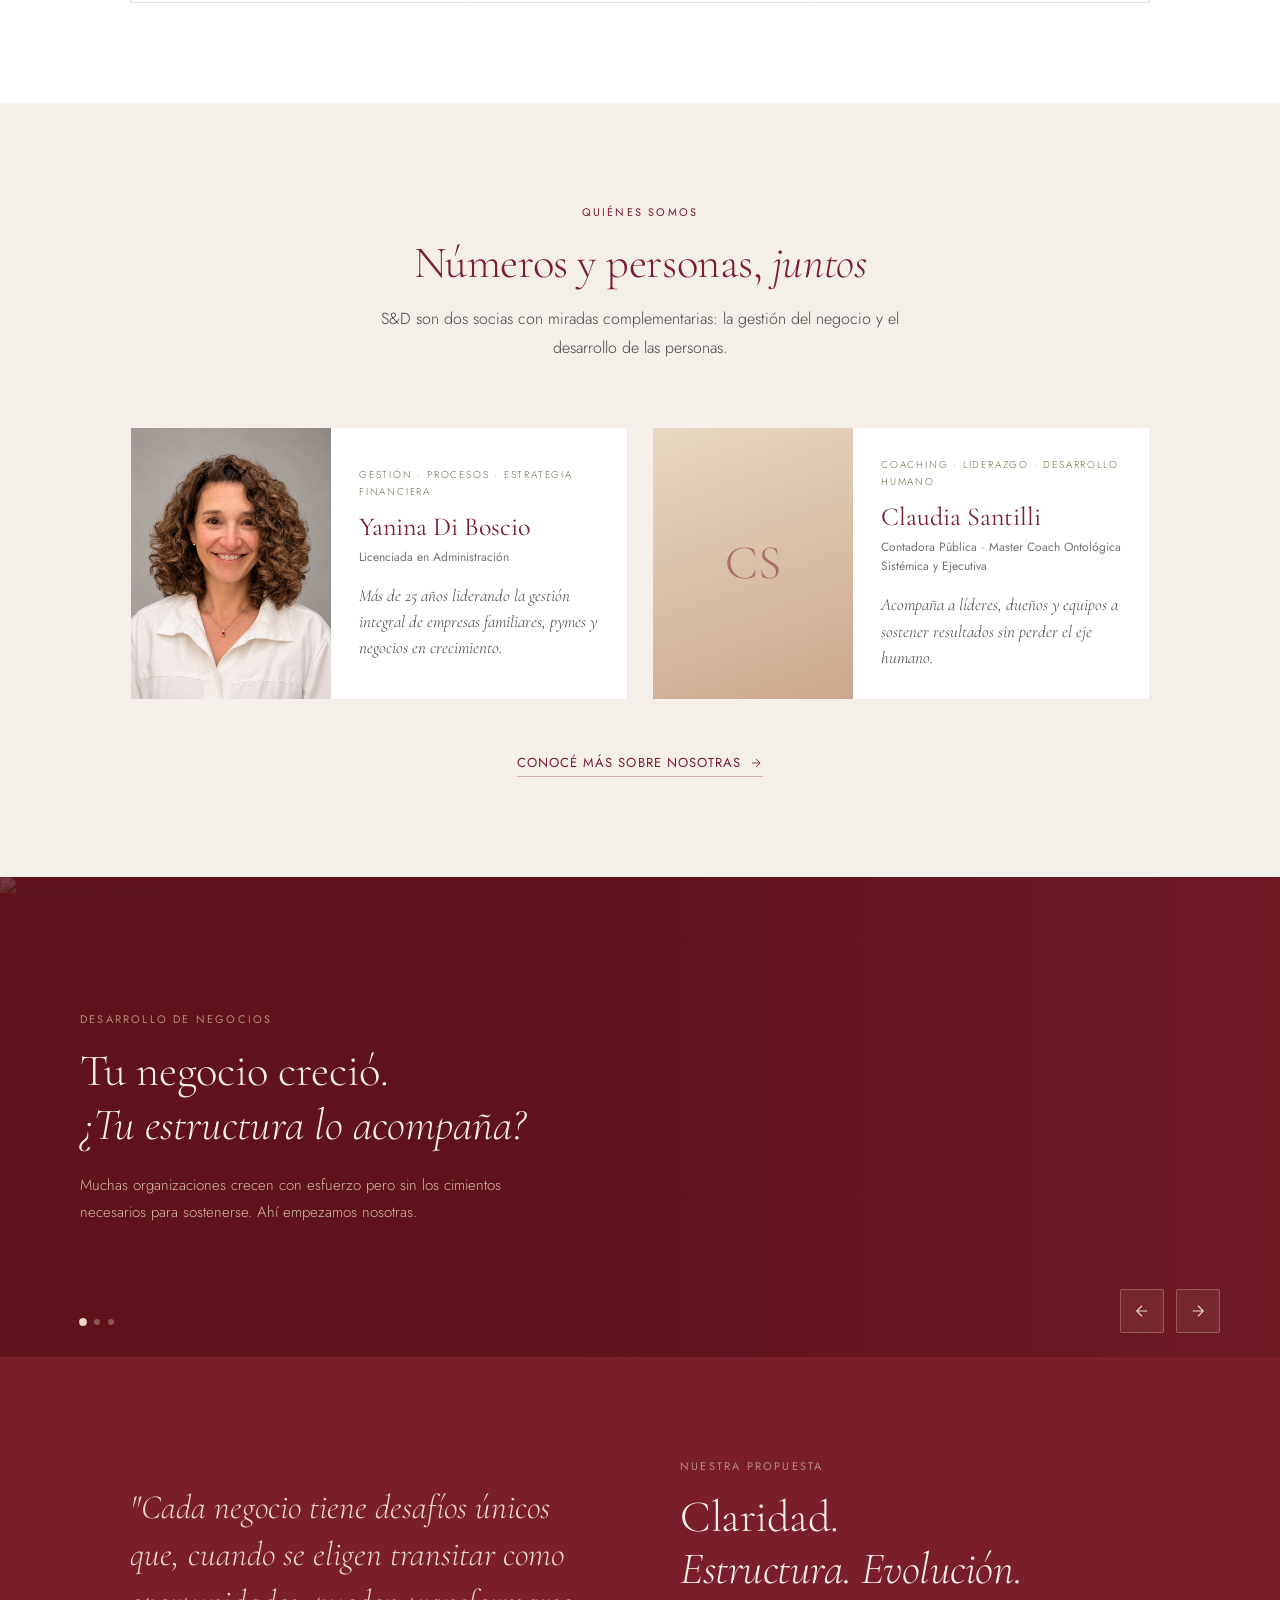
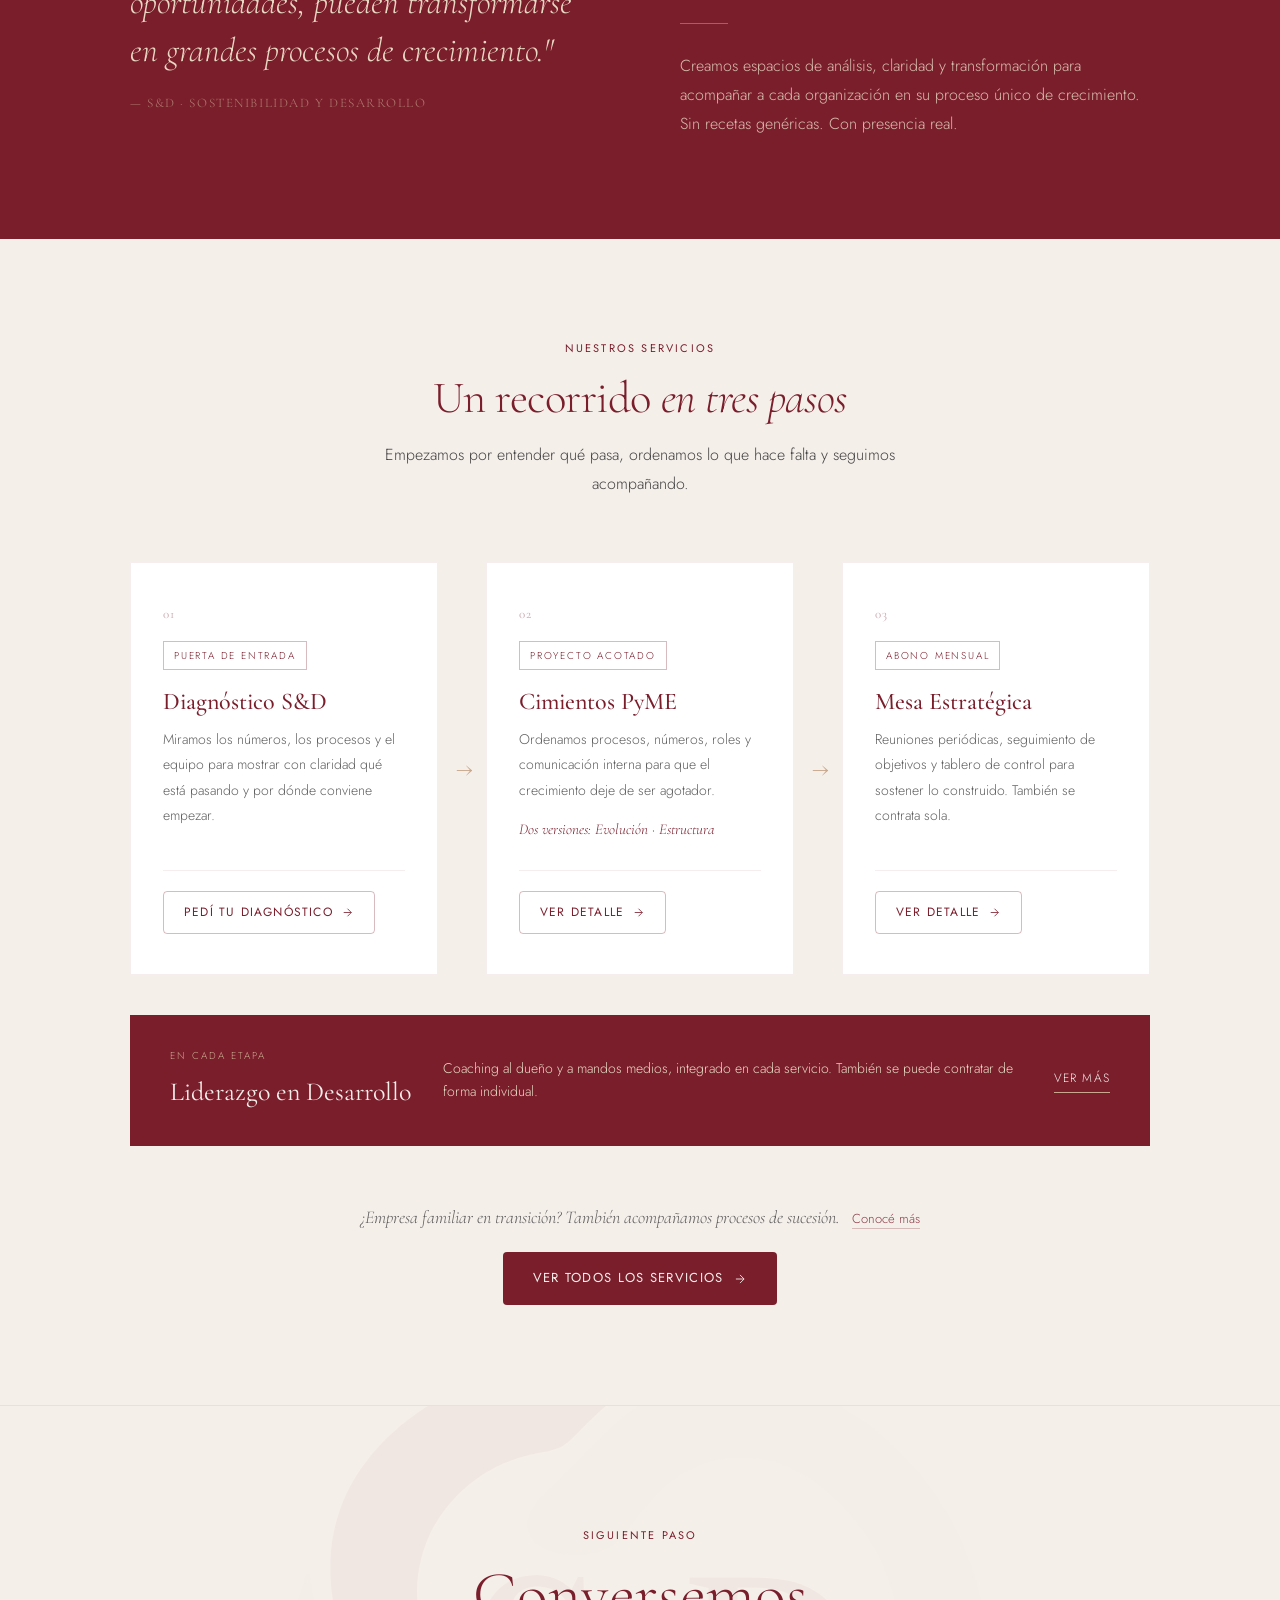
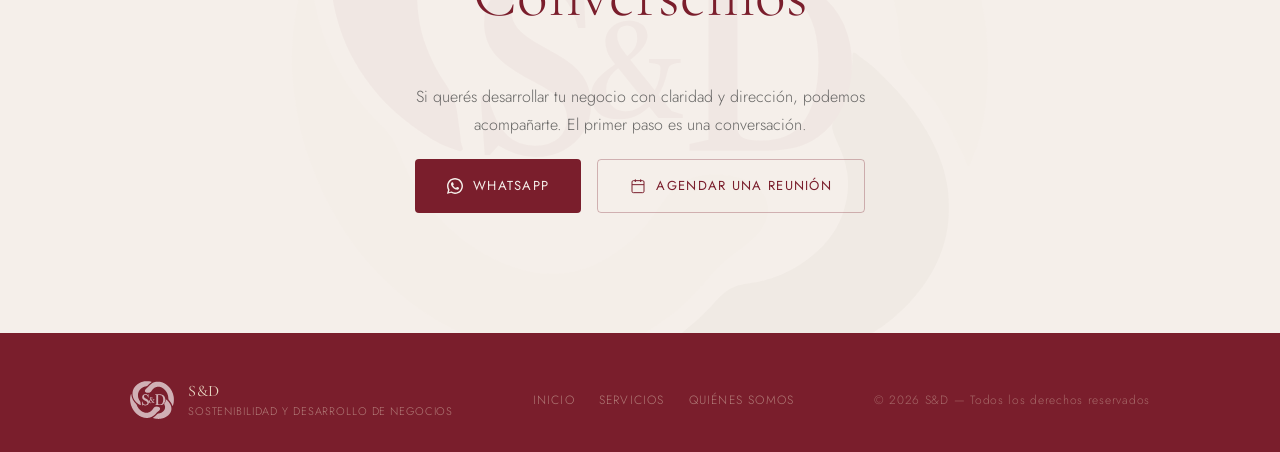
==== commit 9e3d4f68: "Inicio: sección de las socias y arreglo del carrusel - Nueva sección #socias entre el enfoque y el c" ====
--- a/index.html
+++ b/index.html
@@ -194,6 +194,73 @@
 </section>
 
 <!-- ╔══════════════════════════════════════╗
+     ║  SECCIÓN: LAS SOCIAS                 ║
+     ║  Lleva a quienes-somos.html#equipo   ║
+     ╚══════════════════════════════════════╝ -->
+<section id="socias">
+  <div class="container">
+
+    <div class="section-header">
+      <p class="section-eyebrow fade-up">Quiénes somos</p>
+      <h2 class="section-title fade-up d1">Números y personas, <em>juntos</em></h2>
+      <p class="section-desc fade-up d2">
+        S&amp;D son dos socias con miradas complementarias:
+        la gestión del negocio y el desarrollo de las personas.
+      </p>
+    </div>
+
+    <div class="socias-grid">
+
+      <!-- YANINA DI BOSCIO -->
+      <article class="socia fade-up">
+        <div class="socia-foto">
+          <img src="img/yanina.jpg" alt="Yanina Di Boscio" loading="lazy" />
+        </div>
+        <div class="socia-body">
+          <span class="socia-kicker">Gestión · Procesos · Estrategia Financiera</span>
+          <h3 class="socia-nombre">Yanina Di Boscio</h3>
+          <p class="socia-titulo">Licenciada en Administración</p>
+          <p class="socia-texto">
+            Más de 25 años liderando la gestión integral de empresas familiares,
+            pymes y negocios en crecimiento.
+          </p>
+        </div>
+      </article>
+
+      <!-- CLAUDIA SANTILLI -->
+      <article class="socia fade-up d1">
+        <div class="socia-foto">
+          <!--
+            Para agregar foto real: reemplazar el div.socia-placeholder
+            por: <img src="img/claudia.jpg" alt="Claudia Santilli" loading="lazy" />
+          -->
+          <div class="socia-placeholder"><span>CS</span></div>
+        </div>
+        <div class="socia-body">
+          <span class="socia-kicker">Coaching · Liderazgo · Desarrollo Humano</span>
+          <h3 class="socia-nombre">Claudia Santilli</h3>
+          <p class="socia-titulo">Contadora Pública · Master Coach Ontológica Sistémica y Ejecutiva</p>
+          <p class="socia-texto">
+            Acompaña a líderes, dueños y equipos a sostener resultados
+            sin perder el eje humano.
+          </p>
+        </div>
+      </article>
+
+    </div>
+
+    <div class="socias-cta fade-up">
+      <a href="quienes-somos.html#equipo" class="btn-ghost">
+        Conocé más sobre nosotras
+        <svg width="14" height="14" viewBox="0 0 24 24" fill="none" stroke="currentColor" stroke-width="1.5"><path d="M5 12h14M12 5l7 7-7 7"/></svg>
+      </a>
+    </div>
+
+  </div>
+</section>
+
+
+<!-- ╔══════════════════════════════════════╗
      ║  SECCIÓN: CARRUSEL DE IMÁGENES       ║
      ║  Para reemplazar las imágenes:       ║
      ║  cambiar el atributo src de cada img ║
--- a/css/index.css
+++ b/css/index.css
@@ -162,6 +162,101 @@
 }
 
 
+/* ── LAS SOCIAS ── */
+#socias { padding: 100px 0; background: var(--beige-claro); }
+
+.socias-grid {
+  display: grid;
+  grid-template-columns: 1fr 1fr;
+  gap: 24px;
+}
+
+/* Tarjeta horizontal: foto | texto */
+.socia {
+  background: var(--blanco);
+  border: 1px solid var(--borgona-light);
+  display: grid;
+  grid-template-columns: 200px 1fr;
+}
+
+/* La foto ocupa todo el alto de la tarjeta */
+.socia-foto {
+  min-height: 250px;
+  overflow: hidden;
+}
+.socia-foto img {
+  width: 100%;
+  height: 100%;
+  object-fit: cover;
+  object-position: center 20%;
+}
+
+/* Placeholder hasta tener la foto real */
+.socia-placeholder {
+  width: 100%;
+  height: 100%;
+  display: flex;
+  align-items: center;
+  justify-content: center;
+  position: relative;
+  background: linear-gradient(160deg, var(--beige-arena), var(--arena-oscuro));
+}
+.socia-placeholder span {
+  font-family: var(--serif);
+  font-size: 48px;
+  font-weight: 300;
+  color: var(--borgona);
+  opacity: 0.5;
+}
+
+.socia-body {
+  padding: 28px;
+  display: flex;
+  flex-direction: column;
+  justify-content: center;
+}
+
+.socia-kicker {
+  display: block;
+  margin-bottom: 12px;
+  font-size: 10px;
+  letter-spacing: 0.18em;
+  text-transform: uppercase;
+  color: var(--verde-oliva);
+}
+
+.socia-nombre {
+  font-family: var(--serif);
+  font-size: 26px;
+  font-weight: 400;
+  color: var(--borgona);
+  line-height: 1.15;
+  margin-bottom: 6px;
+}
+
+.socia-titulo {
+  font-size: 12px;
+  font-weight: 400;
+  color: var(--gris-oscuro);
+  opacity: 0.75;
+  line-height: 1.6;
+  margin-bottom: 16px;
+}
+
+.socia-texto {
+  font-family: var(--serif);
+  font-size: 17px;
+  font-style: italic;
+  color: var(--gris-oscuro);
+  line-height: 1.55;
+}
+
+.socias-cta {
+  text-align: center;
+  margin-top: 48px;
+}
+
+
 /* ── CARRUSEL ── */
 #carousel {
   background: var(--borgona);
@@ -169,17 +264,23 @@
   overflow: hidden;
 }
 
+/* Slides apilados: el JS marca el activo con .active y cambian por fundido */
 .carousel-track {
-  display: flex;
-  transition: transform 0.6s cubic-bezier(0.4, 0, 0.2, 1);
+  position: relative;
+  height: 480px;
 }
 
 .carousel-slide {
-  min-width: 100%;
-  height: 480px;
-  position: relative;
-  flex-shrink: 0;
+  position: absolute;
+  inset: 0;
   overflow: hidden;
+  opacity: 0;
+  visibility: hidden;
+  transition: opacity 0.8s ease, visibility 0.8s;
+}
+.carousel-slide.active {
+  opacity: 1;
+  visibility: visible;
 }
 
 .carousel-slide img {
@@ -573,8 +674,8 @@
   }
   .hero-sub, .hero-tagline { margin-left: auto; margin-right: auto; }
   .hero-actions             { justify-content: center; }
-  .hero-visual              { order: -1; }
-  .hero-logo-wrap img       { width: 160px; }
+  /* En mobile la marca ya está en el nav: el logo del hero empujaba los CTA fuera de pantalla */
+  .hero-visual              { display: none; }
 
   .pilares-grid { grid-template-columns: 1fr; }
 
@@ -600,7 +701,17 @@
   .band-title       { white-space: normal; }
   .band-link        { justify-self: start; }
 
+  .socias-grid { grid-template-columns: 1fr; max-width: 560px; margin: 0 auto; }
+
   .carousel-content { padding: 0 40px; }
   .carousel-nav     { left: 40px; }
   .carousel-arrows  { right: 40px; }
 }
+
+@media (max-width: 600px) {
+  .socia        { grid-template-columns: 120px 1fr; }
+  .socia-foto   { min-height: 160px; }
+  .socia-body   { padding: 18px; }
+  .socia-nombre { font-size: 22px; }
+  .socia-texto  { font-size: 15px; }
+}
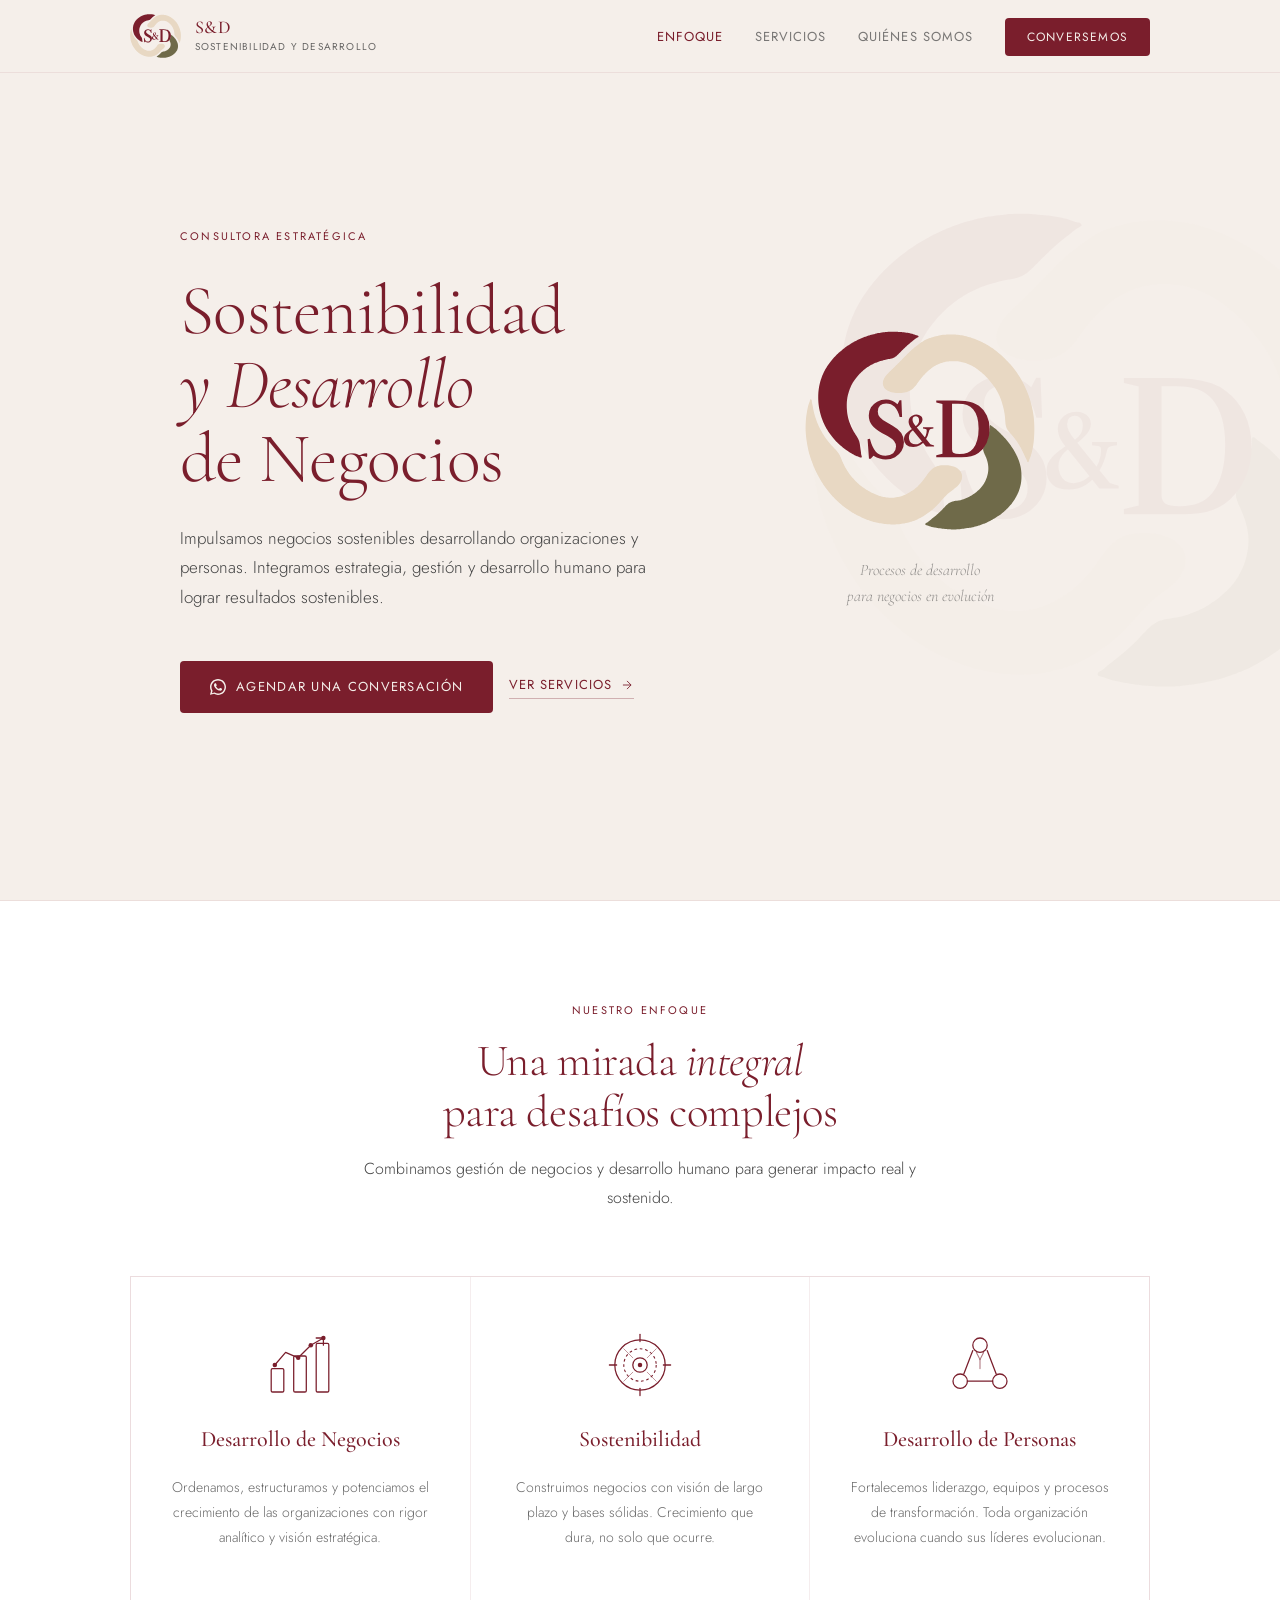
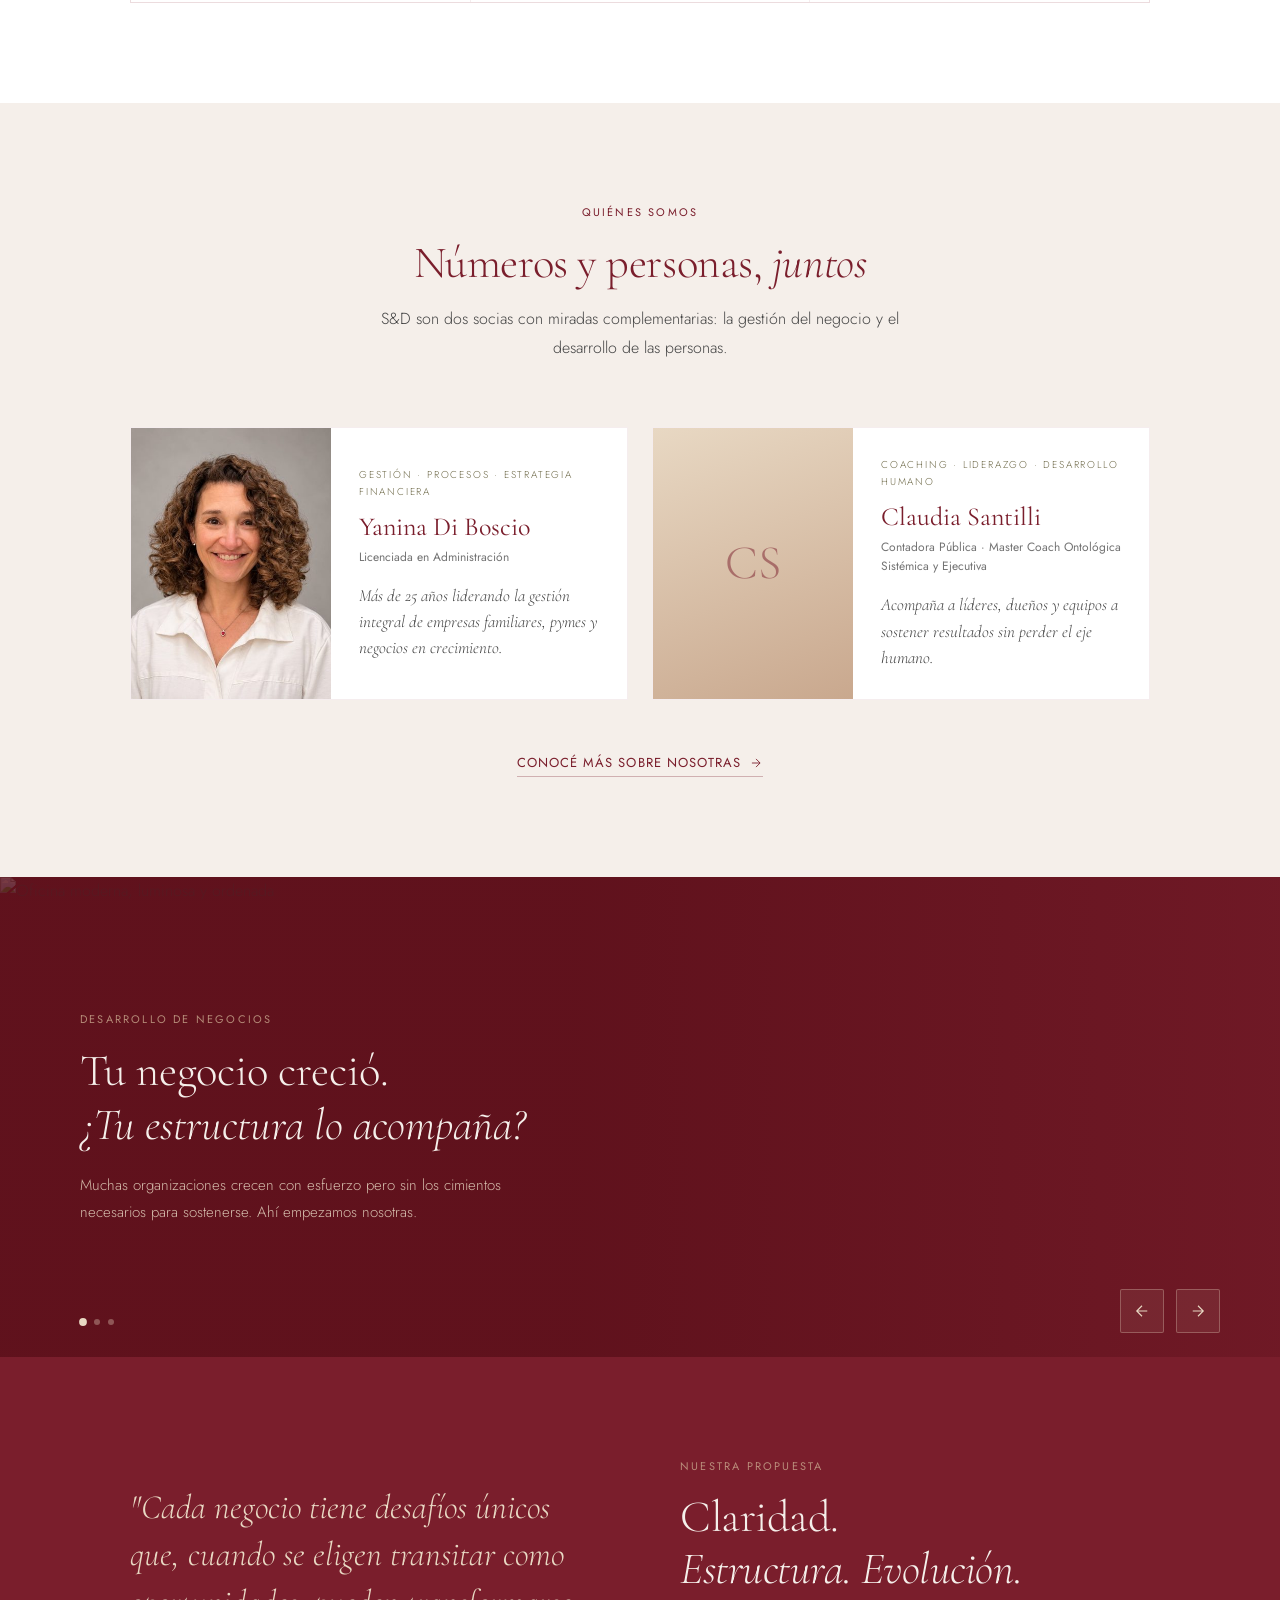
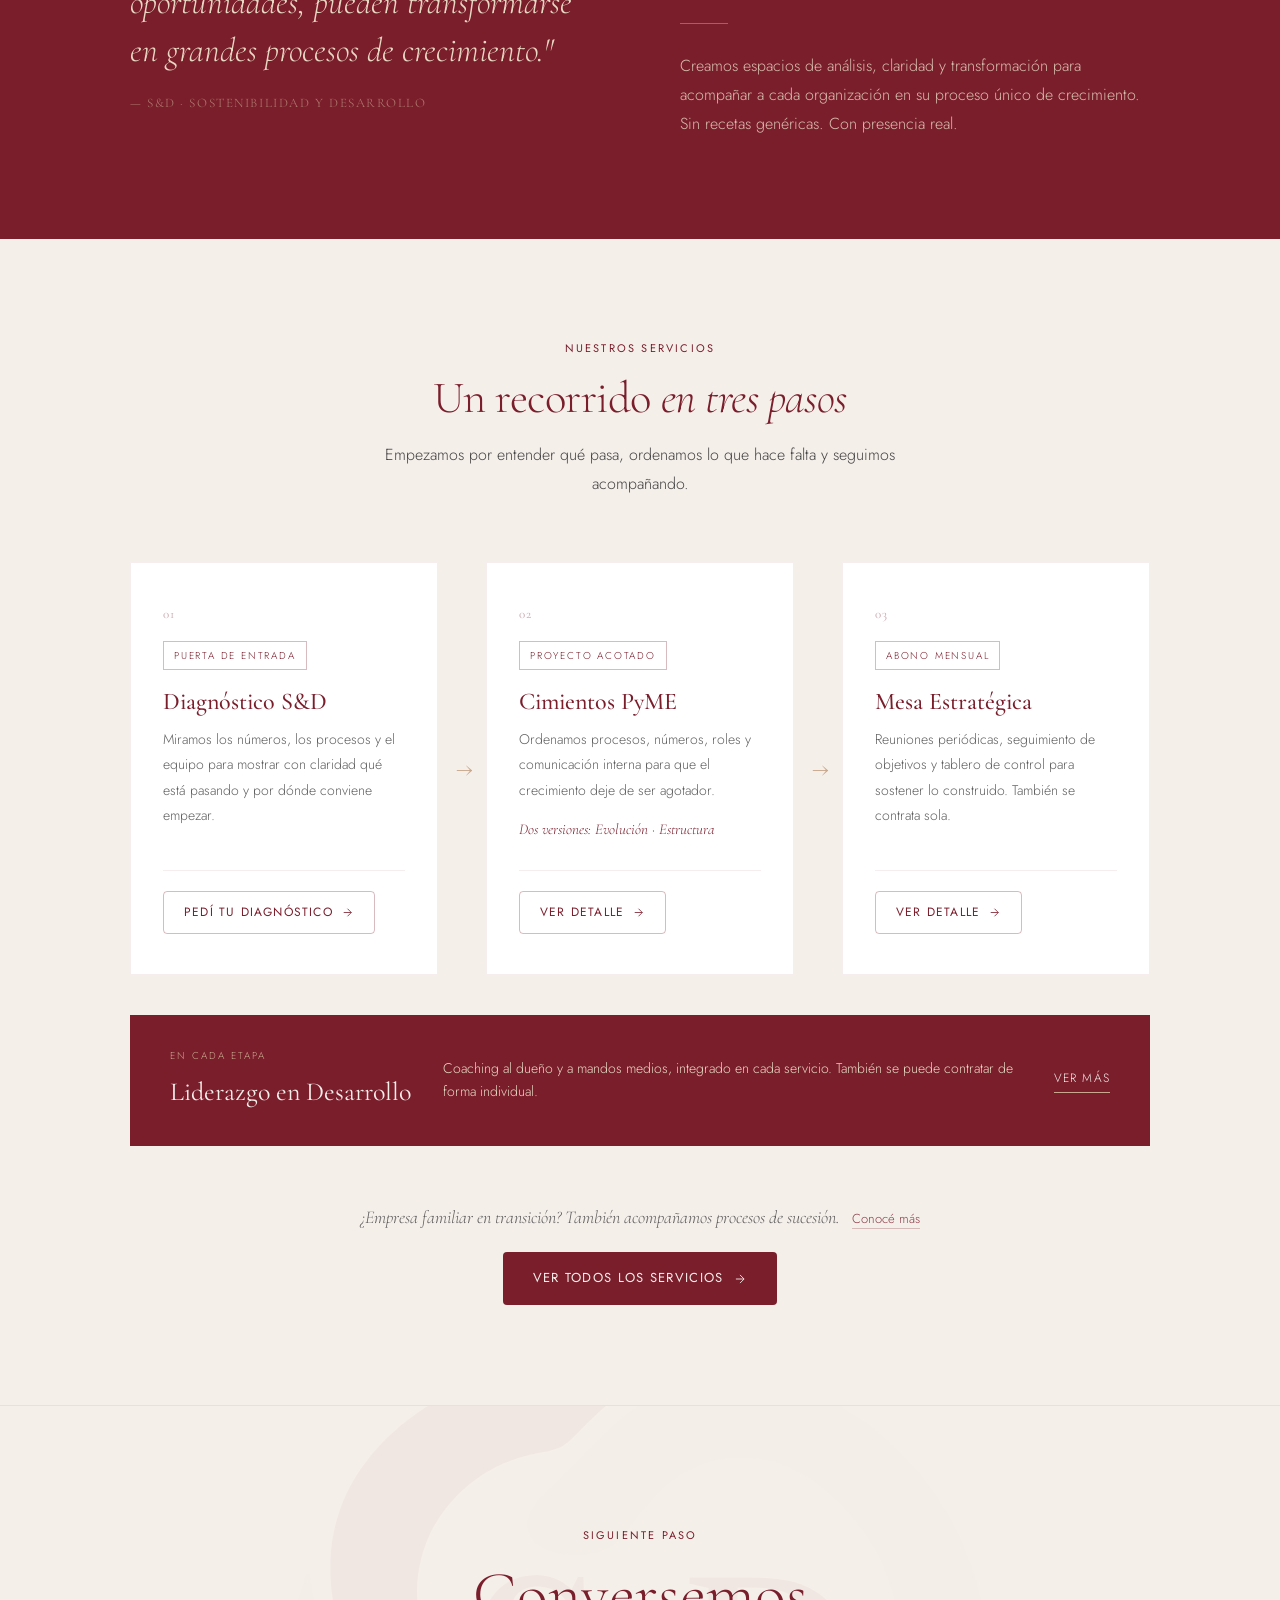
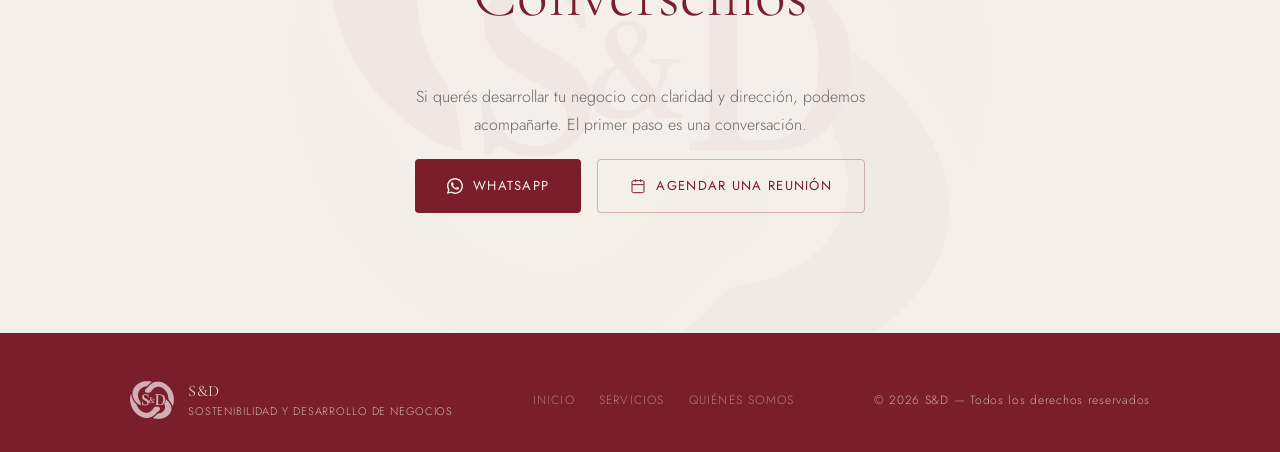
==== commit a4961e9e: "SEO: titles, meta, Open Graph, JSON-LD, performance y 404 - Titles con keywords, meta description, c" ====
--- a/index.html
+++ b/index.html
@@ -1,9 +1,73 @@
 <!DOCTYPE html>
-<html lang="es">
+<html lang="es-AR">
 <head>
   <meta charset="UTF-8" />
   <meta name="viewport" content="width=device-width, initial-scale=1.0" />
-  <title>S&D — Sostenibilidad y Desarrollo de Negocios</title>
+  <title>Consultora para pymes y empresas familiares | S&amp;D</title>
+  <meta name="description" content="Consultora para pymes y empresas familiares. Integramos gestión y desarrollo humano para ordenar y hacer crecer tu empresa. Empezá por un diagnóstico." />
+  <link rel="canonical" href="https://leandrosotogithub.github.io/S-D-Web/" />
+
+  <!-- Vista previa al compartir (WhatsApp, LinkedIn, etc.) -->
+  <meta property="og:type" content="website" />
+  <meta property="og:locale" content="es_AR" />
+  <meta property="og:site_name" content="S&amp;D — Sostenibilidad y Desarrollo de Negocios" />
+  <meta property="og:title" content="Consultora para pymes y empresas familiares | S&amp;D" />
+  <meta property="og:description" content="Consultora para pymes y empresas familiares. Integramos gestión y desarrollo humano para ordenar y hacer crecer tu empresa. Empezá por un diagnóstico." />
+  <meta property="og:url" content="https://leandrosotogithub.github.io/S-D-Web/" />
+  <meta property="og:image" content="https://leandrosotogithub.github.io/S-D-Web/img/og-image.jpg" />
+  <meta property="og:image:width" content="1200" />
+  <meta property="og:image:height" content="630" />
+  <meta property="og:image:alt" content="Logo de S&amp;D — Sostenibilidad y Desarrollo de Negocios" />
+  <meta name="twitter:card" content="summary_large_image" />
+
+  <!-- Datos estructurados (schema.org) -->
+  <script type="application/ld+json">
+{
+  "@context": "https://schema.org",
+  "@graph": [
+    {
+      "@type": "ProfessionalService",
+      "@id": "https://leandrosotogithub.github.io/S-D-Web/#organizacion",
+      "name": "S&D — Sostenibilidad y Desarrollo de Negocios",
+      "alternateName": "S&D",
+      "url": "https://leandrosotogithub.github.io/S-D-Web/",
+      "logo": "https://leandrosotogithub.github.io/S-D-Web/LOGOS/PNG/isotipo-color.png",
+      "image": "https://leandrosotogithub.github.io/S-D-Web/img/og-image.jpg",
+      "description": "Consultora para pymes y empresas familiares. Integra gestión del negocio y desarrollo humano: diagnóstico, estructura, acompañamiento estratégico, liderazgo y sucesión.",
+      "areaServed": {
+        "@type": "Country",
+        "name": "Argentina"
+      },
+      "knowsAbout": [
+        "Gestión de pymes",
+        "Empresas familiares",
+        "Sucesión en empresas familiares",
+        "Procesos",
+        "Liderazgo",
+        "Coaching ejecutivo"
+      ],
+      "founder": [
+        {
+          "@id": "https://leandrosotogithub.github.io/S-D-Web/quienes-somos.html#yanina"
+        },
+        {
+          "@id": "https://leandrosotogithub.github.io/S-D-Web/quienes-somos.html#claudia"
+        }
+      ]
+    },
+    {
+      "@type": "WebSite",
+      "@id": "https://leandrosotogithub.github.io/S-D-Web/#sitio",
+      "url": "https://leandrosotogithub.github.io/S-D-Web/",
+      "name": "S&D",
+      "inLanguage": "es-AR",
+      "publisher": {
+        "@id": "https://leandrosotogithub.github.io/S-D-Web/#organizacion"
+      }
+    }
+  ]
+}
+  </script>
   <link rel="icon" href="img/favicon.ico" sizes="any" />
   <link rel="icon" type="image/png" sizes="32x32" href="img/favicon-32.png" />
   <link rel="apple-touch-icon" href="img/apple-touch-icon.png" />
@@ -11,7 +75,10 @@
   <!-- Tipografías -->
   <link rel="preconnect" href="https://fonts.googleapis.com" />
   <link rel="preconnect" href="https://fonts.gstatic.com" crossorigin />
-  <link href="https://fonts.googleapis.com/css2?family=Cormorant+Garamond:ital,wght@0,300;0,400;0,500;1,300;1,400&family=Jost:wght@300;400;500&display=swap" rel="stylesheet" />
+  <!-- Carga sin bloquear el render: primero se ve el texto con la fuente del sistema -->
+  <link rel="preload" as="style" href="https://fonts.googleapis.com/css2?family=Cormorant+Garamond:ital,wght@0,300;0,400;0,500;1,300;1,400&family=Jost:wght@300;400;500&display=swap" />
+  <link rel="stylesheet" href="https://fonts.googleapis.com/css2?family=Cormorant+Garamond:ital,wght@0,300;0,400;0,500;1,300;1,400&family=Jost:wght@300;400;500&display=swap" media="print" onload="this.media='all'" />
+  <noscript><link rel="stylesheet" href="https://fonts.googleapis.com/css2?family=Cormorant+Garamond:ital,wght@0,300;0,400;0,500;1,300;1,400&family=Jost:wght@300;400;500&display=swap" /></noscript>
 
   <!-- Estilos -->
   <link rel="stylesheet" href="css/shared.css" />
@@ -22,7 +89,7 @@
 <nav id="navbar">
   <div class="nav-inner">
     <a href="index.html" class="nav-logo">
-      <img src="img/logo.svg" alt="S&D — Sostenibilidad y Desarrollo de Negocios" />
+      <img src="img/logo.svg" alt="S&amp;D" width="51" height="44" />
       <div>
         <span class="brand-name">S&amp;D</span>
         <span class="brand-sub">Sostenibilidad y Desarrollo</span>
@@ -54,7 +121,6 @@
 <section id="hero">
 
   <!-- Marca de agua decorativa (logo muy tenue de fondo) -->
-  <!-- El JS de index.js le asigna la imagen -->
   <div class="hero-wm" id="hero-wm"></div>
 
   <div class="hero-inner hero-zone">
@@ -92,7 +158,7 @@
     <!-- Logo animado -->
     <div class="hero-visual fade-up d2">
       <div class="hero-logo-wrap">
-        <img src="img/logo.svg" alt="S&D" />
+        <img src="img/logo.svg" alt="S&amp;D" width="230" height="199" />
       </div>
       <p class="hero-tagline">
         Procesos de desarrollo<br />para negocios en evolución
@@ -214,7 +280,7 @@
       <!-- YANINA DI BOSCIO -->
       <article class="socia fade-up">
         <div class="socia-foto">
-          <img src="img/yanina.jpg" alt="Yanina Di Boscio" loading="lazy" />
+          <img src="img/yanina-400.jpg" srcset="img/yanina-400.jpg 400w, img/yanina.jpg 800w" sizes="(max-width: 600px) 120px, 200px" alt="Yanina Di Boscio, socia de S&amp;D" width="400" height="534" loading="lazy" />
         </div>
         <div class="socia-body">
           <span class="socia-kicker">Gestión · Procesos · Estrategia Financiera</span>
@@ -271,8 +337,11 @@
 
     <!-- Slide 1 -->
     <div class="carousel-slide">
-      <img src="https://images.unsplash.com/photo-1497366216548-37526070297c?w=1400&q=80&fit=crop"
-           alt="Estrategia de negocios" loading="lazy" />
+      <img src="https://images.unsplash.com/photo-1497366216548-37526070297c?w=1400&amp;q=80&amp;fit=crop&amp;auto=format"
+           srcset="https://images.unsplash.com/photo-1497366216548-37526070297c?w=800&amp;q=80&amp;fit=crop&amp;auto=format 800w, https://images.unsplash.com/photo-1497366216548-37526070297c?w=1400&amp;q=80&amp;fit=crop&amp;auto=format 1400w"
+           sizes="100vw"
+           width="1400" height="933"
+           alt="Oficina moderna, luminosa y ordenada" loading="lazy" />
       <div class="carousel-overlay"></div>
       <div class="carousel-content">
         <div>
@@ -290,8 +359,11 @@
 
     <!-- Slide 2 -->
     <div class="carousel-slide">
-      <img src="https://images.unsplash.com/photo-1552664730-d307ca884978?w=1400&q=80&fit=crop"
-           alt="Liderazgo y equipos" loading="lazy" />
+      <img src="https://images.unsplash.com/photo-1552664730-d307ca884978?w=1400&amp;q=80&amp;fit=crop&amp;auto=format"
+           srcset="https://images.unsplash.com/photo-1552664730-d307ca884978?w=800&amp;q=80&amp;fit=crop&amp;auto=format 800w, https://images.unsplash.com/photo-1552664730-d307ca884978?w=1400&amp;q=80&amp;fit=crop&amp;auto=format 1400w"
+           sizes="100vw"
+           width="1400" height="933"
+           alt="Equipo en una reunión de planificación, con notas adhesivas en la pared" loading="lazy" />
       <div class="carousel-overlay"></div>
       <div class="carousel-content">
         <div>
@@ -309,8 +381,11 @@
 
     <!-- Slide 3 -->
     <div class="carousel-slide">
-      <img src="https://images.unsplash.com/photo-1460925895917-afdab827c52f?w=1400&q=80&fit=crop"
-           alt="Crecimiento sostenible" loading="lazy" />
+      <img src="https://images.unsplash.com/photo-1460925895917-afdab827c52f?w=1400&amp;q=80&amp;fit=crop&amp;auto=format"
+           srcset="https://images.unsplash.com/photo-1460925895917-afdab827c52f?w=800&amp;q=80&amp;fit=crop&amp;auto=format 800w, https://images.unsplash.com/photo-1460925895917-afdab827c52f?w=1400&amp;q=80&amp;fit=crop&amp;auto=format 1400w"
+           sizes="100vw"
+           width="1400" height="997"
+           alt="Notebook con un tablero de indicadores y gráficos de crecimiento" loading="lazy" />
       <div class="carousel-overlay"></div>
       <div class="carousel-content">
         <div>
@@ -518,7 +593,7 @@
 <footer>
   <div class="footer-inner">
     <div class="footer-brand">
-      <img src="img/logo-blanco.svg" alt="S&D" />
+      <img src="img/logo-blanco.svg" alt="S&amp;D" width="44" height="38" loading="lazy" />
       <div>
         <span class="footer-brand-name">S&amp;D</span>
         <span class="footer-tagline-small">Sostenibilidad y Desarrollo de Negocios</span>
--- a/css/shared.css
+++ b/css/shared.css
@@ -108,7 +108,7 @@
   color: var(--gris-oscuro);
   letter-spacing: 0.12em;
   text-transform: uppercase;
-  opacity: 0.7;
+  opacity: 0.8; /* mínimo para contraste AA */
   display: block;
 }
 
@@ -371,7 +371,7 @@
 .footer-tagline-small {
   font-size: 11px;
   color: var(--beige-arena);
-  opacity: 0.5;
+  opacity: 0.8; /* mínimo para contraste AA sobre borgoña */
   letter-spacing: 0.08em;
   text-transform: uppercase;
   display: block;
@@ -394,7 +394,7 @@
 .footer-copy {
   font-size: 12px;
   color: var(--beige-arena);
-  opacity: 0.4;
+  opacity: 0.75; /* mínimo para contraste AA sobre borgoña */
   letter-spacing: 0.06em;
 }
 
--- a/css/index.css
+++ b/css/index.css
@@ -25,6 +25,7 @@
   height: 550px;
   opacity: 0.04;
   pointer-events: none;
+  background-image: url('../img/logo.svg');
   background-size: contain;
   background-repeat: no-repeat;
   background-position: center;
@@ -625,6 +626,7 @@
   height: 700px;
   opacity: 0.03;
   pointer-events: none;
+  background-image: url('../img/logo.svg');
   background-size: contain;
   background-repeat: no-repeat;
   background-position: center;
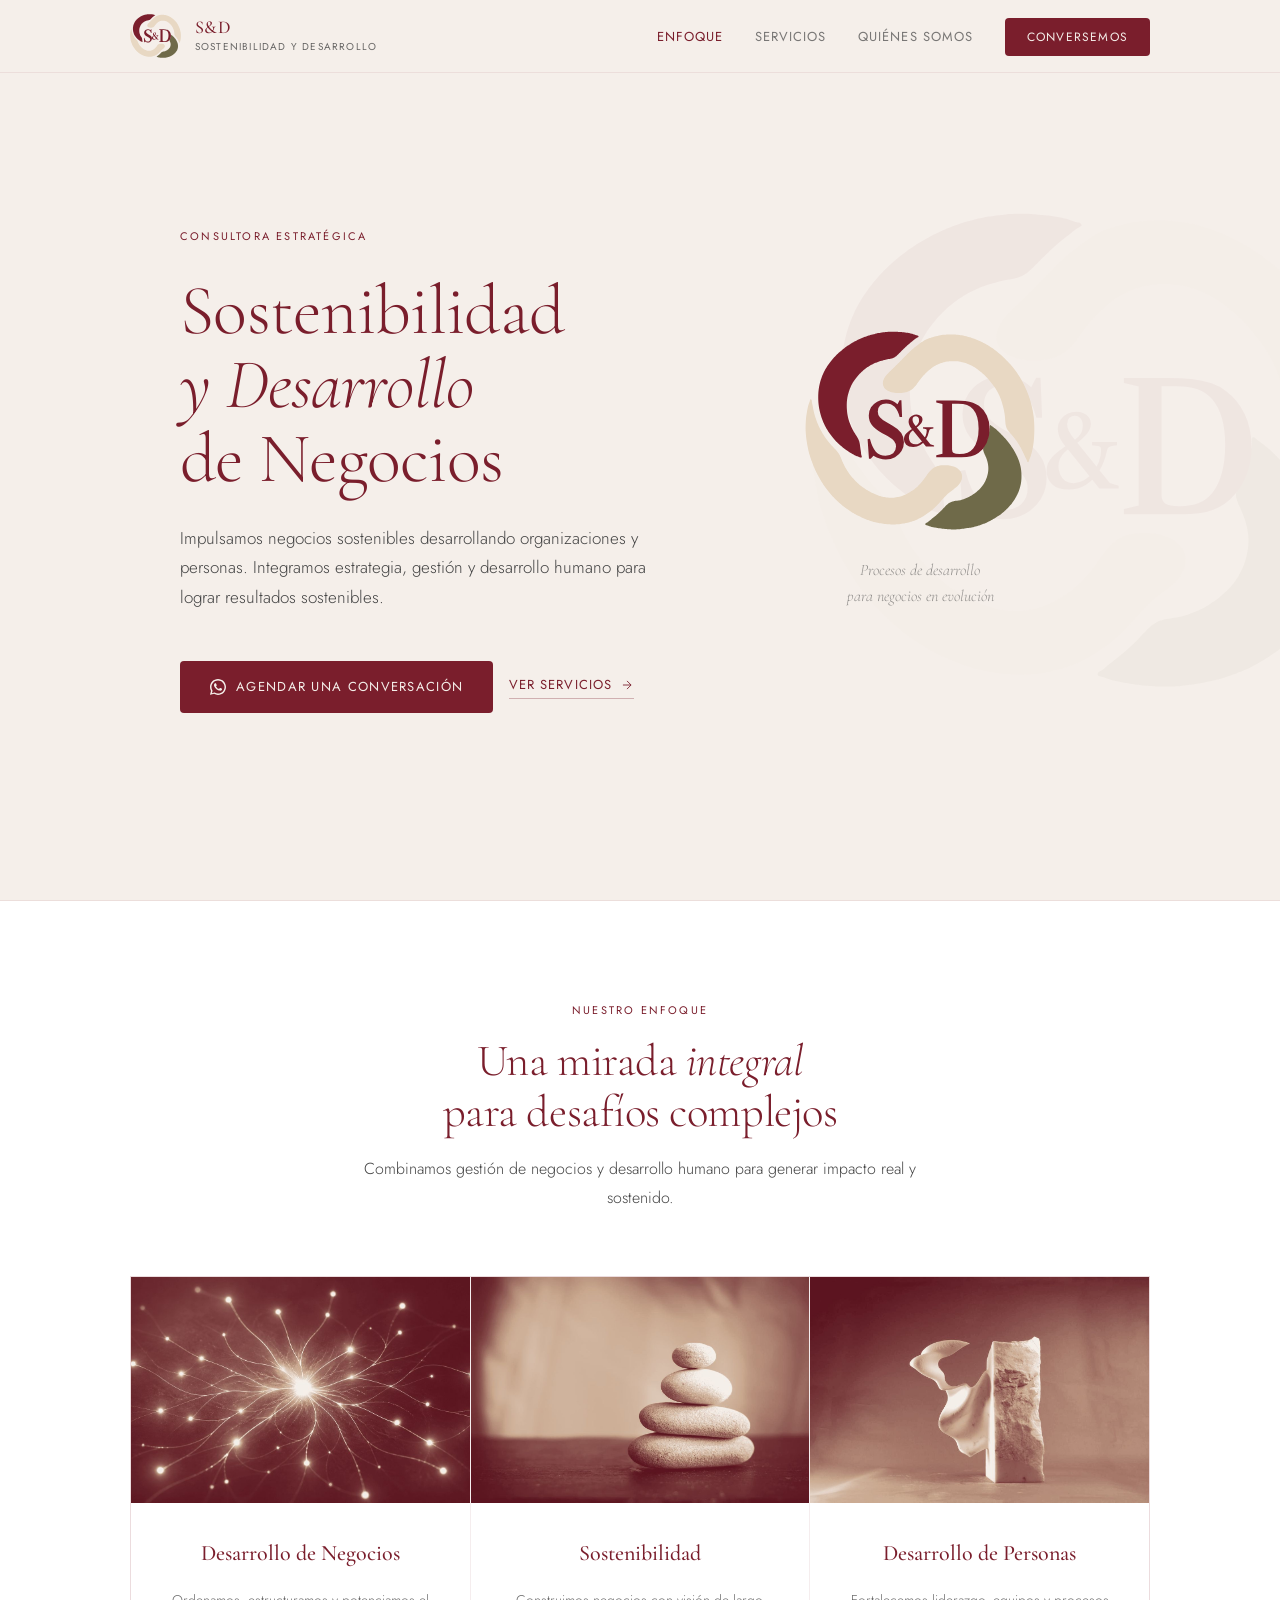
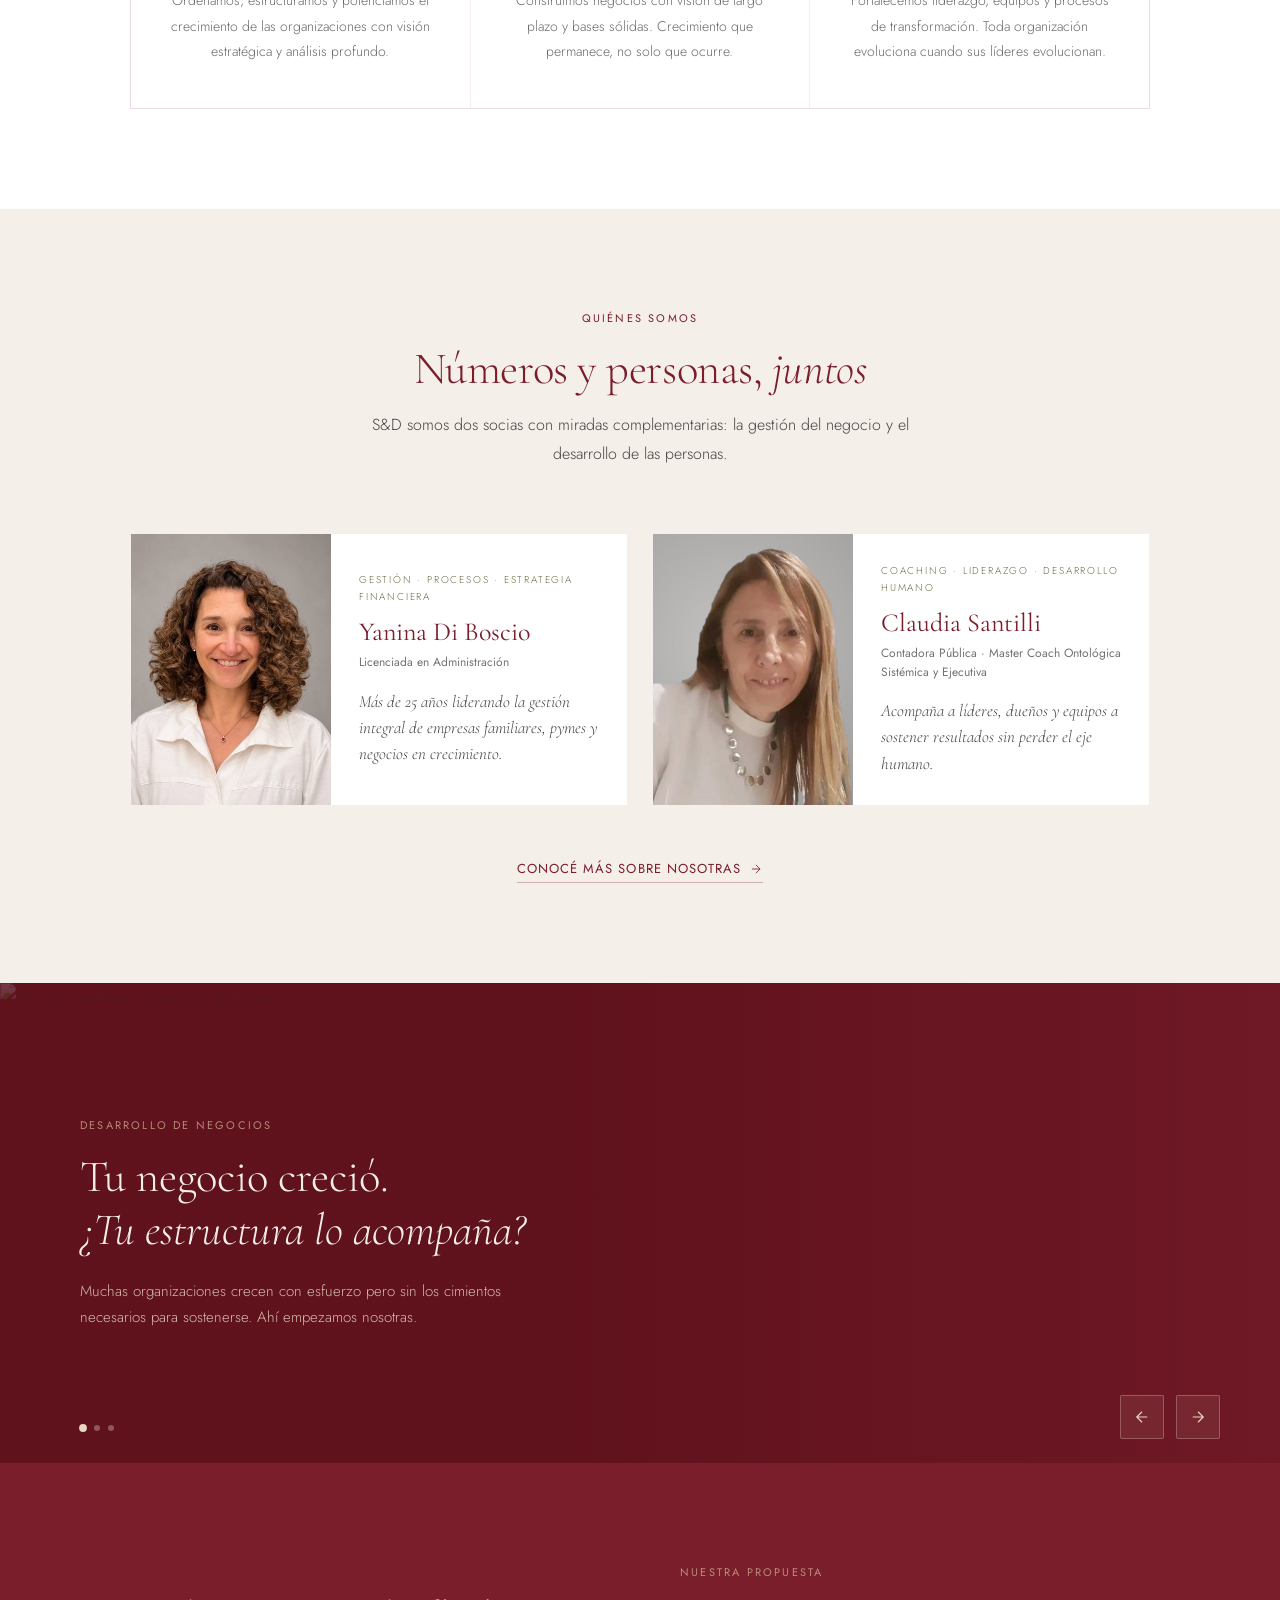
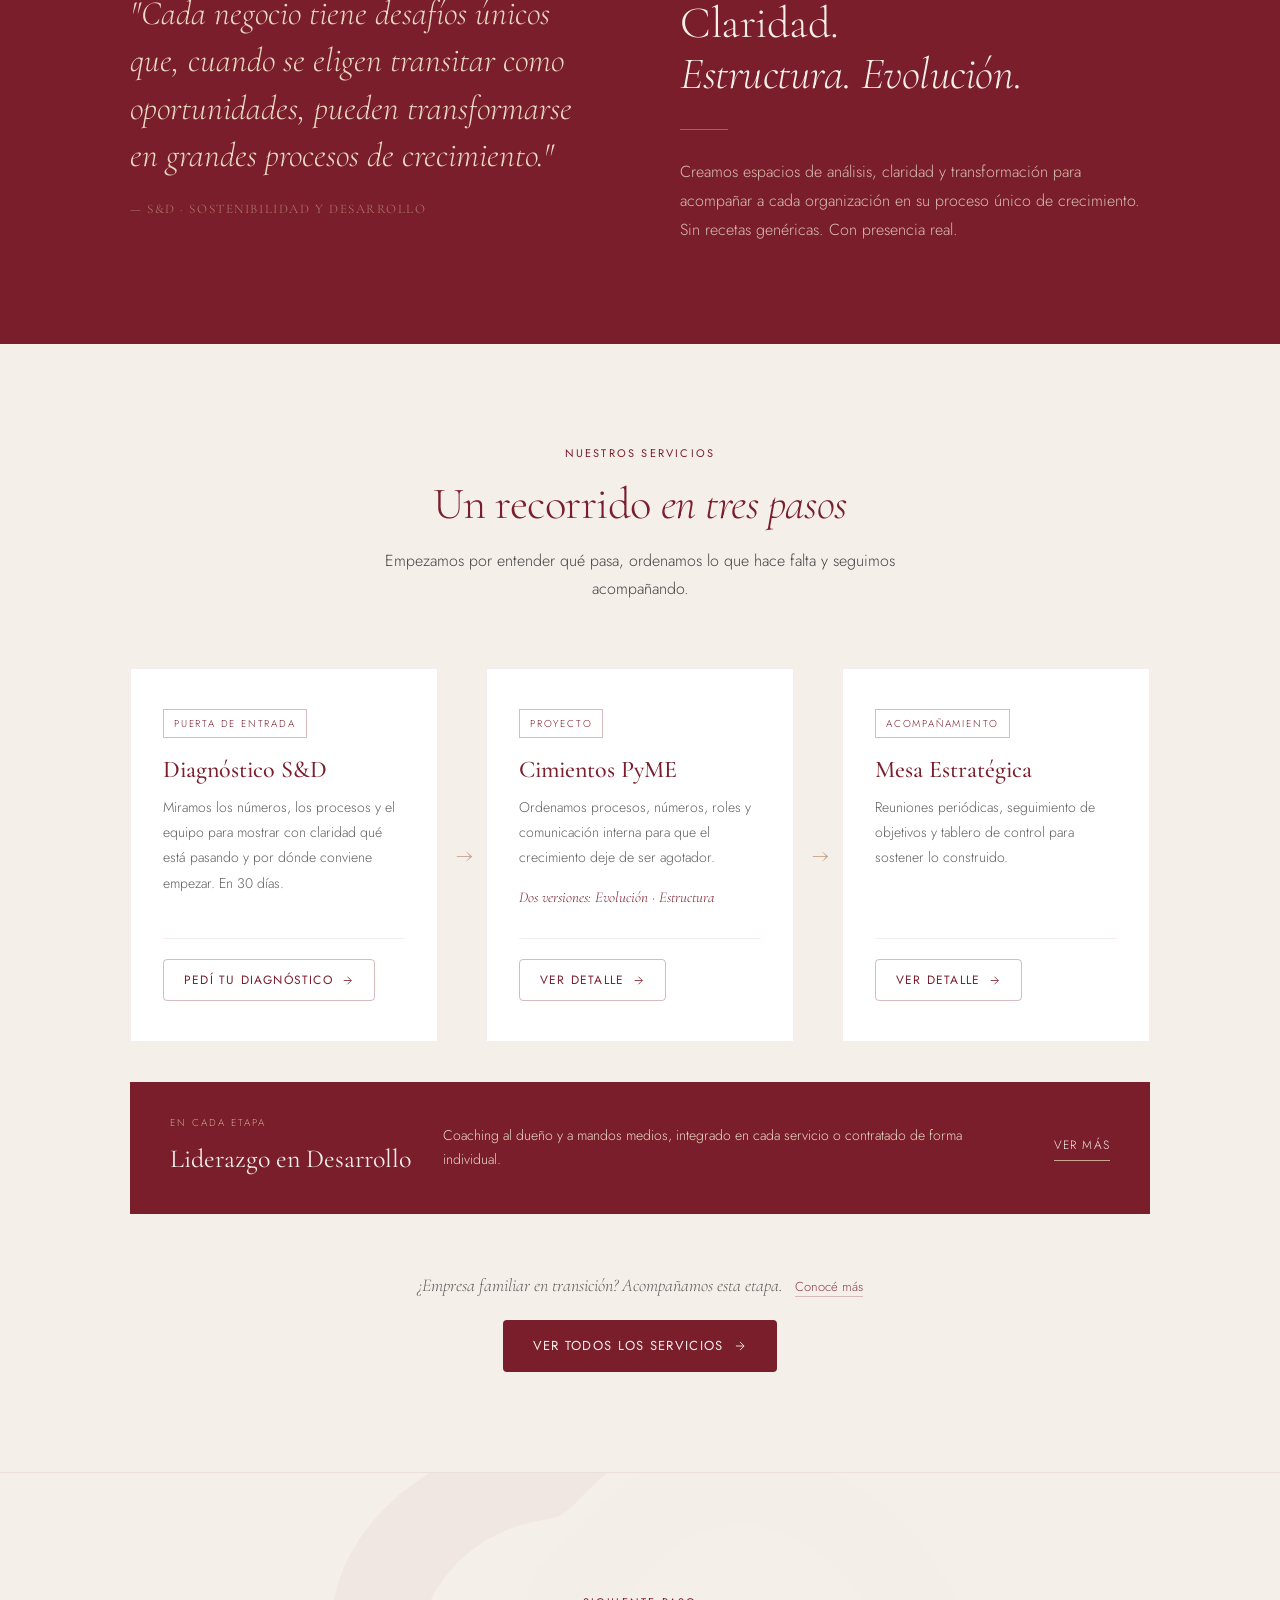
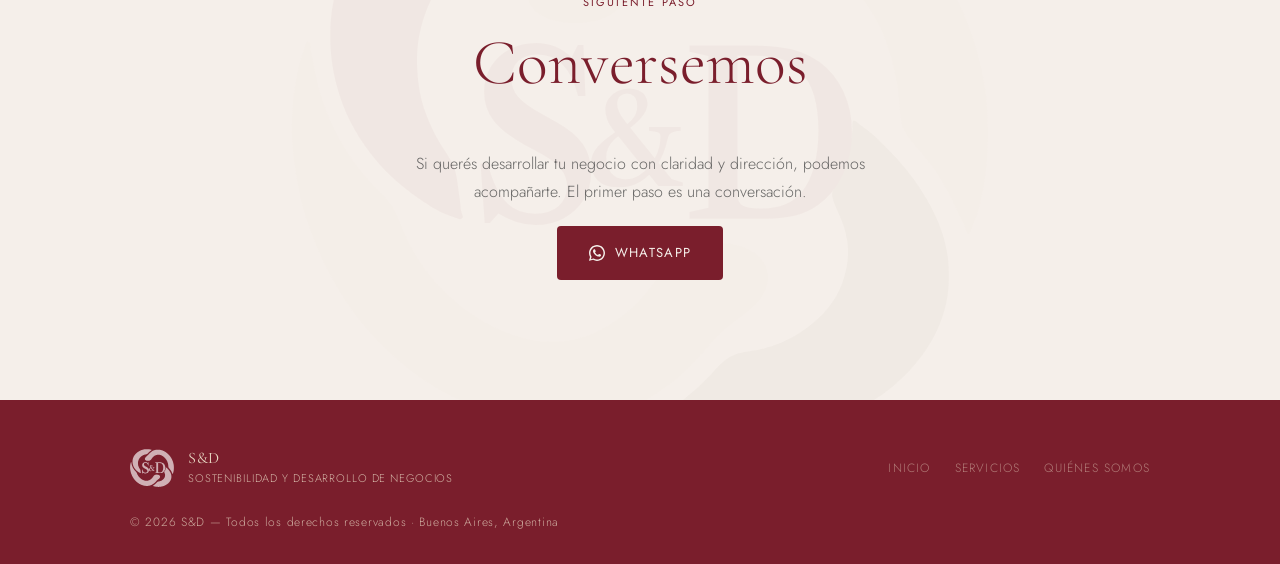
==== commit 2da8bd58: "Ajustes de las socias: textos, imágenes sin personas y WhatsApp real Co-Authored-By: Claude Opus 5.5" ====
--- a/index.html
+++ b/index.html
@@ -34,6 +34,12 @@
       "logo": "https://leandrosotogithub.github.io/S-D-Web/LOGOS/PNG/isotipo-color.png",
       "image": "https://leandrosotogithub.github.io/S-D-Web/img/og-image.jpg",
       "description": "Consultora para pymes y empresas familiares. Integra gestión del negocio y desarrollo humano: diagnóstico, estructura, acompañamiento estratégico, liderazgo y sucesión.",
+      "telephone": "+54 9 11 4186-7549",
+      "address": {
+        "@type": "PostalAddress",
+        "addressLocality": "Buenos Aires",
+        "addressCountry": "AR"
+      },
       "areaServed": {
         "@type": "Country",
         "name": "Argentina"
@@ -99,7 +105,7 @@
       <li><a href="index.html#pilares" class="nav-active">Enfoque</a></li>
       <li><a href="servicios.html" >Servicios</a></li>
       <li><a href="quienes-somos.html" >Quiénes Somos</a></li>
-      <li><a href="https://wa.me/5491100000000?text=Hola%2C%20quiero%20conocer%20m%C3%A1s%20sobre%20S%26D" target="_blank" class="nav-cta">Conversemos</a></li>
+      <li><a href="https://wa.me/5491141867549?text=Hola%2C%20quiero%20conocer%20m%C3%A1s%20sobre%20S%26D" target="_blank" class="nav-cta">Conversemos</a></li>
     </ul>
     <button class="nav-hamburger" id="hamburger" aria-label="Abrir menú">
       <span></span><span></span><span></span>
@@ -111,7 +117,7 @@
   <a href="index.html#pilares" onclick="closeMenu()">Enfoque</a>
   <a href="servicios.html" onclick="closeMenu()">Servicios</a>
   <a href="quienes-somos.html" onclick="closeMenu()">Quiénes Somos</a>
-  <a href="https://wa.me/5491100000000?text=Hola%2C%20quiero%20conocer%20m%C3%A1s%20sobre%20S%26D"
+  <a href="https://wa.me/5491141867549?text=Hola%2C%20quiero%20conocer%20m%C3%A1s%20sobre%20S%26D"
      target="_blank" class="nav-cta" onclick="closeMenu()">Conversemos</a>
 </div>
 
@@ -141,7 +147,7 @@
       </p>
 
       <div class="hero-actions fade-up d3">
-        <a href="https://wa.me/5491100000000?text=Hola%2C%20quiero%20conocer%20m%C3%A1s%20sobre%20S%26D"
+        <a href="https://wa.me/5491141867549?text=Hola%2C%20quiero%20conocer%20m%C3%A1s%20sobre%20S%26D"
            target="_blank" class="btn-primary">
           <!-- Ícono WhatsApp -->
           <svg width="16" height="16" viewBox="0 0 24 24" fill="currentColor"><path d="M17.472 14.382c-.297-.149-1.758-.867-2.03-.967-.273-.099-.471-.148-.67.15-.197.297-.767.966-.94 1.164-.173.199-.347.223-.644.075-.297-.15-1.255-.463-2.39-1.475-.883-.788-1.48-1.761-1.653-2.059-.173-.297-.018-.458.13-.606.134-.133.298-.347.446-.52.149-.174.198-.298.298-.497.099-.198.05-.371-.025-.52-.075-.149-.669-1.612-.916-2.207-.242-.579-.487-.5-.669-.51-.173-.008-.371-.01-.57-.01-.198 0-.52.074-.792.372-.272.297-1.04 1.016-1.04 2.479 0 1.462 1.065 2.875 1.213 3.074.149.198 2.096 3.2 5.077 4.487.709.306 1.262.489 1.694.625.712.227 1.36.195 1.871.118.571-.085 1.758-.719 2.006-1.413.248-.694.248-1.289.173-1.413-.074-.124-.272-.198-.57-.347z"/><path d="M12 0C5.373 0 0 5.373 0 12c0 2.114.549 4.1 1.508 5.822L.057 23.25c-.07.252.18.486.43.416l5.552-1.45A11.933 11.933 0 0012 24c6.627 0 12-5.373 12-12S18.627 0 12 0zm0 21.818a9.806 9.806 0 01-5.034-1.39l-.36-.214-3.724.976.992-3.624-.235-.372A9.808 9.808 0 012.182 12C2.182 6.57 6.57 2.182 12 2.182c5.43 0 9.818 4.388 9.818 9.818 0 5.43-4.388 9.818-9.818 9.818z"/></svg>
@@ -191,63 +197,25 @@
     <div class="pilares-grid">
 
       <div class="pilar fade-up">
-        <div class="pilar-icon">
-          <svg viewBox="0 0 80 80" fill="none" stroke="#7A1E2C" stroke-width="1.4" xmlns="http://www.w3.org/2000/svg">
-            <rect x="8"  y="44" width="14" height="26" rx="1.5"/>
-            <rect x="33" y="30" width="14" height="40" rx="1.5"/>
-            <rect x="58" y="16" width="14" height="54" rx="1.5"/>
-            <path d="M12 40 L24 26 L38 32 L52 18 L66 10" stroke-linecap="round" stroke-linejoin="round"/>
-            <circle cx="12" cy="40" r="2.5" fill="#7A1E2C" stroke="none"/>
-            <circle cx="38" cy="32" r="2.5" fill="#7A1E2C" stroke="none"/>
-            <circle cx="52" cy="18" r="2.5" fill="#7A1E2C" stroke="none"/>
-            <circle cx="66" cy="10" r="2.5" fill="#7A1E2C" stroke="none"/>
-            <path d="M58 10 L66 10 L66 18" stroke-linecap="round" stroke-linejoin="round"/>
-          </svg>
-        </div>
+        <div class="pilar-img"><img src="img/pilar-negocios.jpg" alt="Red de líneas que se expande desde un punto central" width="1200" height="674" loading="lazy" /></div>
         <h3 class="pilar-title">Desarrollo de Negocios</h3>
         <p class="pilar-desc">
           Ordenamos, estructuramos y potenciamos el crecimiento de las organizaciones
-          con rigor analítico y visión estratégica.
+          con visión estratégica y análisis profundo.
         </p>
       </div>
 
       <div class="pilar fade-up d1">
-        <div class="pilar-icon">
-          <svg viewBox="0 0 80 80" fill="none" stroke="#7A1E2C" stroke-width="1.4" xmlns="http://www.w3.org/2000/svg">
-            <circle cx="40" cy="40" r="28"/>
-            <circle cx="40" cy="40" r="18" stroke-width="1.2" stroke-dasharray="3 3"/>
-            <circle cx="40" cy="40" r="8"/>
-            <circle cx="40" cy="40" r="2.5" fill="#7A1E2C" stroke="none"/>
-            <line x1="40" y1="6"  x2="40" y2="14" stroke-linecap="round"/>
-            <line x1="40" y1="66" x2="40" y2="74" stroke-linecap="round"/>
-            <line x1="6"  y1="40" x2="14" y2="40" stroke-linecap="round"/>
-            <line x1="66" y1="40" x2="74" y2="40" stroke-linecap="round"/>
-            <path d="M22 22 L32 32" stroke-width="1" stroke-linecap="round" opacity="0.5"/>
-            <path d="M48 48 L58 58" stroke-width="1" stroke-linecap="round" opacity="0.5"/>
-            <path d="M58 22 L48 32" stroke-width="1" stroke-linecap="round" opacity="0.5"/>
-            <path d="M22 58 L32 48" stroke-width="1" stroke-linecap="round" opacity="0.5"/>
-          </svg>
-        </div>
+        <div class="pilar-img"><img src="img/pilar-sostenibilidad.jpg" alt="Piedras apiladas en equilibrio" width="1200" height="797" loading="lazy" /></div>
         <h3 class="pilar-title">Sostenibilidad</h3>
         <p class="pilar-desc">
           Construimos negocios con visión de largo plazo y bases sólidas.
-          Crecimiento que dura, no solo que ocurre.
+          Crecimiento que permanece, no solo que ocurre.
         </p>
       </div>
 
       <div class="pilar fade-up d2">
-        <div class="pilar-icon">
-          <svg viewBox="0 0 80 80" fill="none" stroke="#7A1E2C" stroke-width="1.4" xmlns="http://www.w3.org/2000/svg">
-            <circle cx="40" cy="18" r="8"/>
-            <circle cx="18" cy="58" r="8"/>
-            <circle cx="62" cy="58" r="8"/>
-            <path d="M32 24 L22 50" stroke-linecap="round"/>
-            <path d="M48 24 L58 50" stroke-linecap="round"/>
-            <path d="M26 58 L54 58" stroke-linecap="round"/>
-            <path d="M36 26 L40 34 L44 26" stroke-width="1.2" stroke-linecap="round" stroke-linejoin="round" opacity="0.6"/>
-            <path d="M40 34 L40 44" stroke-width="1.2" stroke-linecap="round" opacity="0.6"/>
-          </svg>
-        </div>
+        <div class="pilar-img"><img src="img/pilar-personas.jpg" alt="Escultura de piedra que toma forma" width="1200" height="797" loading="lazy" /></div>
         <h3 class="pilar-title">Desarrollo de Personas</h3>
         <p class="pilar-desc">
           Fortalecemos liderazgo, equipos y procesos de transformación.
@@ -270,7 +238,7 @@
       <p class="section-eyebrow fade-up">Quiénes somos</p>
       <h2 class="section-title fade-up d1">Números y personas, <em>juntos</em></h2>
       <p class="section-desc fade-up d2">
-        S&amp;D son dos socias con miradas complementarias:
+        S&amp;D somos dos socias con miradas complementarias:
         la gestión del negocio y el desarrollo de las personas.
       </p>
     </div>
@@ -296,11 +264,7 @@
       <!-- CLAUDIA SANTILLI -->
       <article class="socia fade-up d1">
         <div class="socia-foto">
-          <!--
-            Para agregar foto real: reemplazar el div.socia-placeholder
-            por: <img src="img/claudia.jpg" alt="Claudia Santilli" loading="lazy" />
-          -->
-          <div class="socia-placeholder"><span>CS</span></div>
+          <img src="img/claudia-400.jpg" srcset="img/claudia-400.jpg 400w, img/claudia.jpg 800w" sizes="(max-width: 600px) 120px, 200px" alt="Claudia Santilli, socia de S&amp;D" width="400" height="534" loading="lazy" />
         </div>
         <div class="socia-body">
           <span class="socia-kicker">Coaching · Liderazgo · Desarrollo Humano</span>
@@ -359,11 +323,7 @@
 
     <!-- Slide 2 -->
     <div class="carousel-slide">
-      <img src="https://images.unsplash.com/photo-1552664730-d307ca884978?w=1400&amp;q=80&amp;fit=crop&amp;auto=format"
-           srcset="https://images.unsplash.com/photo-1552664730-d307ca884978?w=800&amp;q=80&amp;fit=crop&amp;auto=format 800w, https://images.unsplash.com/photo-1552664730-d307ca884978?w=1400&amp;q=80&amp;fit=crop&amp;auto=format 1400w"
-           sizes="100vw"
-           width="1400" height="933"
-           alt="Equipo en una reunión de planificación, con notas adhesivas en la pared" loading="lazy" />
+      <img src="img/carrusel-equipo.jpg" alt="Rompecabezas con una pieza por encajar" width="1200" height="836" loading="lazy" />
       <div class="carousel-overlay"></div>
       <div class="carousel-content">
         <div>
@@ -472,16 +432,14 @@
     <div class="recorrido">
 
       <div class="servicio fade-up">
-        <p class="servicio-num">01</p>
         <span class="paso-etapa">Puerta de entrada</span>
         <h3 class="servicio-title">Diagnóstico S&amp;D</h3>
         <p class="servicio-desc">
           Miramos los números, los procesos y el equipo para mostrar con claridad
-          qué está pasando y por dónde conviene empezar.
+          qué está pasando y por dónde conviene empezar. En 30 días.
         </p>
         <div class="servicio-footer">
-          <!-- CAMBIAR el número de WhatsApp aquí -->
-          <a href="https://wa.me/5491100000000?text=Hola%2C%20quiero%20pedir%20un%20Diagn%C3%B3stico%20S%26D" target="_blank" class="btn-outline">
+          <a href="https://wa.me/5491141867549?text=Hola%2C%20quiero%20pedir%20un%20Diagn%C3%B3stico%20S%26D" target="_blank" class="btn-outline">
             Pedí tu diagnóstico
             <svg width="13" height="13" viewBox="0 0 24 24" fill="none" stroke="currentColor" stroke-width="1.5"><path d="M5 12h14M12 5l7 7-7 7"/></svg>
           </a>
@@ -489,8 +447,7 @@
       </div>
 
       <div class="servicio fade-up d1">
-        <p class="servicio-num">02</p>
-        <span class="paso-etapa">Proyecto acotado</span>
+        <span class="paso-etapa">Proyecto</span>
         <h3 class="servicio-title">Cimientos PyME</h3>
         <p class="servicio-desc">
           Ordenamos procesos, números, roles y comunicación interna para que
@@ -506,12 +463,11 @@
       </div>
 
       <div class="servicio fade-up d2">
-        <p class="servicio-num">03</p>
-        <span class="paso-etapa">Abono mensual</span>
+        <span class="paso-etapa">Acompañamiento</span>
         <h3 class="servicio-title">Mesa Estratégica</h3>
         <p class="servicio-desc">
           Reuniones periódicas, seguimiento de objetivos y tablero de control
-          para sostener lo construido. También se contrata sola.
+          para sostener lo construido.
         </p>
         <div class="servicio-footer">
           <a href="servicios.html#mesa" class="btn-outline">
@@ -530,15 +486,14 @@
         <h3 class="band-title">Liderazgo en Desarrollo</h3>
       </div>
       <p class="band-text">
-        Coaching al dueño y a mandos medios, integrado en cada servicio.
-        También se puede contratar de forma individual.
+        Coaching al dueño y a mandos medios, integrado en cada servicio o contratado de forma individual.
       </p>
       <a href="servicios.html#liderazgo" class="band-link">Ver más</a>
     </div>
 
     <!-- Legado: se ofrece cuando aparece el tema -->
     <p class="linea-secundaria fade-up">
-      ¿Empresa familiar en transición? También acompañamos procesos de sucesión.
+      ¿Empresa familiar en transición? Acompañamos esta etapa.
       <a href="servicios.html#legado">Conocé más</a>
     </p>
 
@@ -573,19 +528,11 @@
     </p>
     <div class="contacto-actions fade-up d3">
 
-      <!-- CAMBIAR el número de WhatsApp aquí -->
-      <a href="https://wa.me/5491100000000?text=Hola%2C%20quiero%20conocer%20m%C3%A1s%20sobre%20S%26D"
+      <a href="https://wa.me/5491141867549?text=Hola%2C%20quiero%20conocer%20m%C3%A1s%20sobre%20S%26D"
          target="_blank" class="btn-wsp">
         <svg width="16" height="16" viewBox="0 0 24 24" fill="currentColor"><path d="M17.472 14.382c-.297-.149-1.758-.867-2.03-.967-.273-.099-.471-.148-.67.15-.197.297-.767.966-.94 1.164-.173.199-.347.223-.644.075-.297-.15-1.255-.463-2.39-1.475-.883-.788-1.48-1.761-1.653-2.059-.173-.297-.018-.458.13-.606.134-.133.298-.347.446-.52.149-.174.198-.298.298-.497.099-.198.05-.371-.025-.52-.075-.149-.669-1.612-.916-2.207-.242-.579-.487-.5-.669-.51-.173-.008-.371-.01-.57-.01-.198 0-.52.074-.792.372-.272.297-1.04 1.016-1.04 2.479 0 1.462 1.065 2.875 1.213 3.074.149.198 2.096 3.2 5.077 4.487.709.306 1.262.489 1.694.625.712.227 1.36.195 1.871.118.571-.085 1.758-.719 2.006-1.413.248-.694.248-1.289.173-1.413-.074-.124-.272-.198-.57-.347z"/><path d="M12 0C5.373 0 0 5.373 0 12c0 2.114.549 4.1 1.508 5.822L.057 23.25c-.07.252.18.486.43.416l5.552-1.45A11.933 11.933 0 0012 24c6.627 0 12-5.373 12-12S18.627 0 12 0zm0 21.818a9.806 9.806 0 01-5.034-1.39l-.36-.214-3.724.976.992-3.624-.235-.372A9.808 9.808 0 012.182 12C2.182 6.57 6.57 2.182 12 2.182c5.43 0 9.818 4.388 9.818 9.818 0 5.43-4.388 9.818-9.818 9.818z"/></svg>
         WhatsApp
       </a>
-
-      <!-- CAMBIAR el href por el link de Calendly o Google Calendar -->
-      <a href="#" class="btn-meeting">
-        <svg width="16" height="16" viewBox="0 0 24 24" fill="none" stroke="currentColor" stroke-width="1.5"><rect x="3" y="4" width="18" height="18" rx="2"/><path d="M16 2v4M8 2v4M3 10h18"/><path d="M8 14h.01M12 14h.01M16 14h.01M8 18h.01M12 18h.01"/></svg>
-        Agendar una reunión
-      </a>
-
     </div>
   </div>
 </section>
@@ -604,7 +551,7 @@
       <a href="servicios.html">Servicios</a>
       <a href="quienes-somos.html">Quiénes Somos</a>
     </nav>
-    <p class="footer-copy">© 2026 S&amp;D — Todos los derechos reservados</p>
+    <p class="footer-copy">© 2026 S&amp;D — Todos los derechos reservados · Buenos Aires, Argentina</p>
   </div>
 </footer>
 
--- a/css/shared.css
+++ b/css/shared.css
@@ -308,26 +308,6 @@
 }
 .btn-wsp:hover { background: var(--borgona-dark); transform: translateY(-1px); }
 
-.btn-meeting {
-  display: inline-flex;
-  align-items: center;
-  gap: 10px;
-  color: var(--borgona);
-  font-size: 13px;
-  font-weight: 400;
-  letter-spacing: 0.1em;
-  text-transform: uppercase;
-  border: 1px solid rgba(122, 30, 44, 0.3);
-  padding: 15px 32px;
-  border-radius: var(--radius);
-  transition: border-color var(--t), background var(--t), transform var(--t);
-}
-.btn-meeting:hover {
-  border-color: var(--borgona);
-  background: rgba(122, 30, 44, 0.04);
-  transform: translateY(-1px);
-}
-
 
 /* ── FOOTER ── */
 footer {
@@ -430,6 +410,5 @@
 }
 
 @media (max-width: 600px) {
-  .btn-wsp,
-  .btn-meeting { width: 100%; justify-content: center; }
-}
+  .btn-wsp { width: 100%; justify-content: center; }
+}
--- a/css/index.css
+++ b/css/index.css
@@ -127,26 +127,25 @@
 
 .pilar {
   background: var(--blanco);
-  padding: 52px 40px;
+  padding: 0 0 44px;
   text-align: center;
   transition: background var(--t);
 }
 .pilar:hover { background: var(--beige-claro); }
 
-.pilar-icon {
-  width: 72px;
-  height: 72px;
-  margin: 0 auto 20px;
-  display: flex;
-  align-items: center;
-  justify-content: center;
-}
-.pilar-icon svg {
-  width: 72px;
-  height: 72px;
+.pilar-img {
+  aspect-ratio: 3 / 2;
+  overflow: hidden;
+  margin-bottom: 32px;
+}
+.pilar-img img {
+  width: 100%;
+  height: 100%;
+  object-fit: cover;
 }
 
 .pilar-title {
+  padding: 0 32px;
   font-family: var(--serif);
   font-size: 22px;
   font-weight: 500;
@@ -155,6 +154,7 @@
 }
 
 .pilar-desc {
+  padding: 0 32px;
   font-size: 14px;
   font-weight: 300;
   color: var(--gris-oscuro);
@@ -193,22 +193,6 @@
 }
 
 /* Placeholder hasta tener la foto real */
-.socia-placeholder {
-  width: 100%;
-  height: 100%;
-  display: flex;
-  align-items: center;
-  justify-content: center;
-  position: relative;
-  background: linear-gradient(160deg, var(--beige-arena), var(--arena-oscuro));
-}
-.socia-placeholder span {
-  font-family: var(--serif);
-  font-size: 48px;
-  font-weight: 300;
-  color: var(--borgona);
-  opacity: 0.5;
-}
 
 .socia-body {
   padding: 28px;
@@ -472,16 +456,6 @@
   border-color: rgba(122, 30, 44, 0.22);
   transform: translateY(-3px);
   box-shadow: 0 12px 40px rgba(122, 30, 44, 0.07);
-}
-
-.servicio-num {
-  font-family: var(--serif);
-  font-size: 13px;
-  font-weight: 400;
-  color: var(--borgona);
-  opacity: 0.4;
-  letter-spacing: 0.1em;
-  margin-bottom: 16px;
 }
 
 .servicio-line {
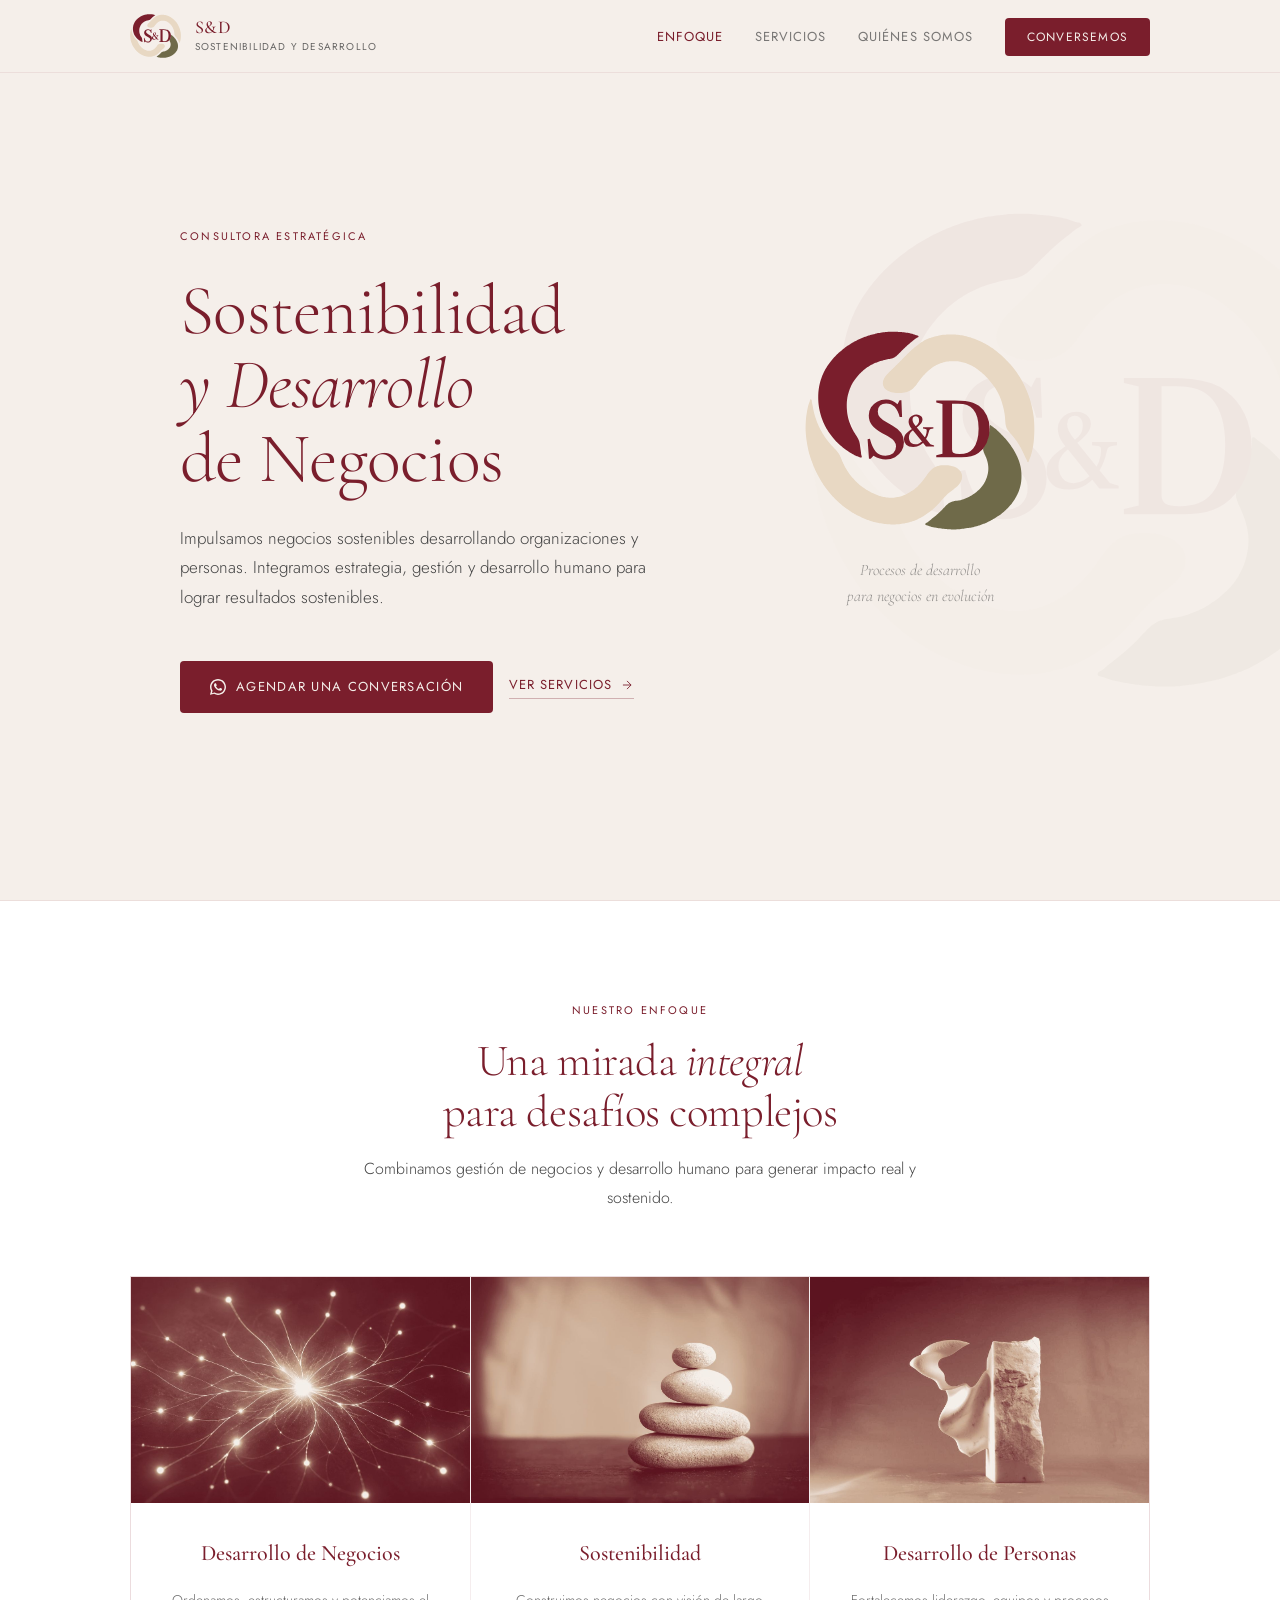
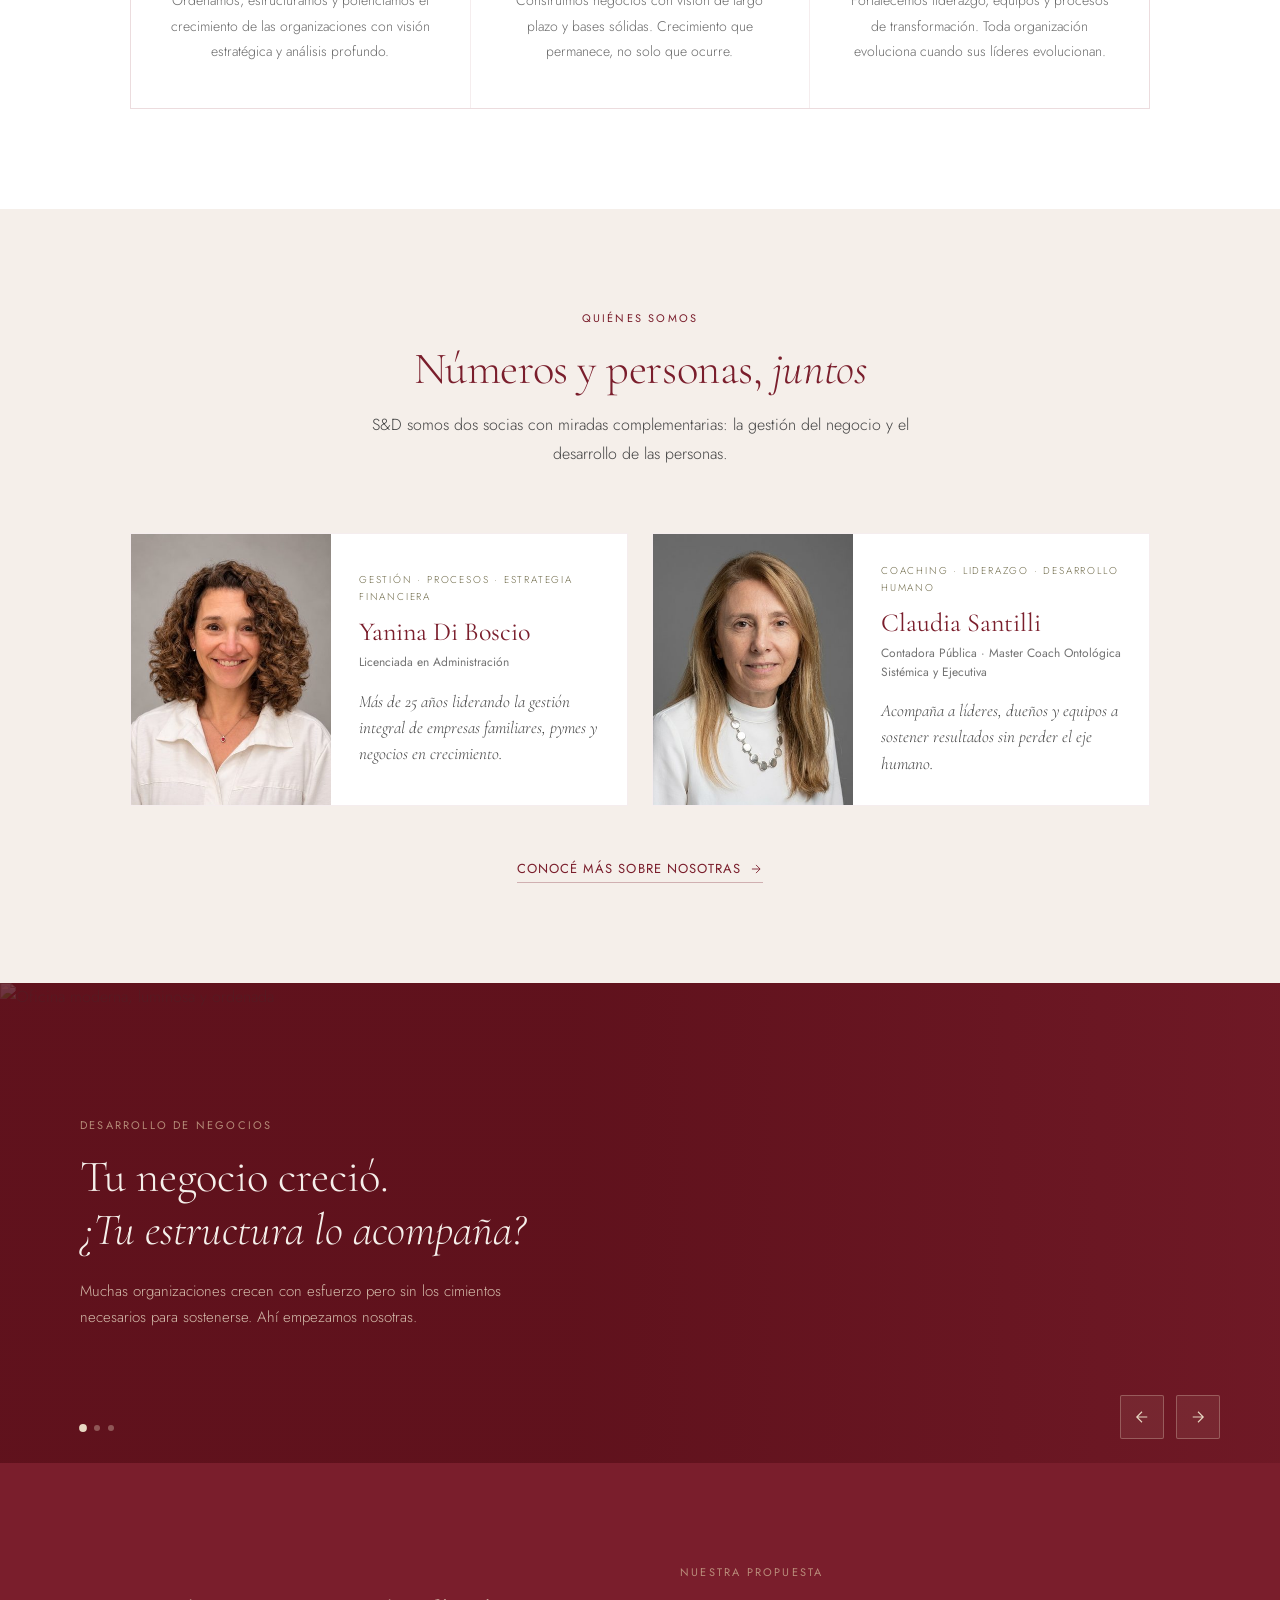
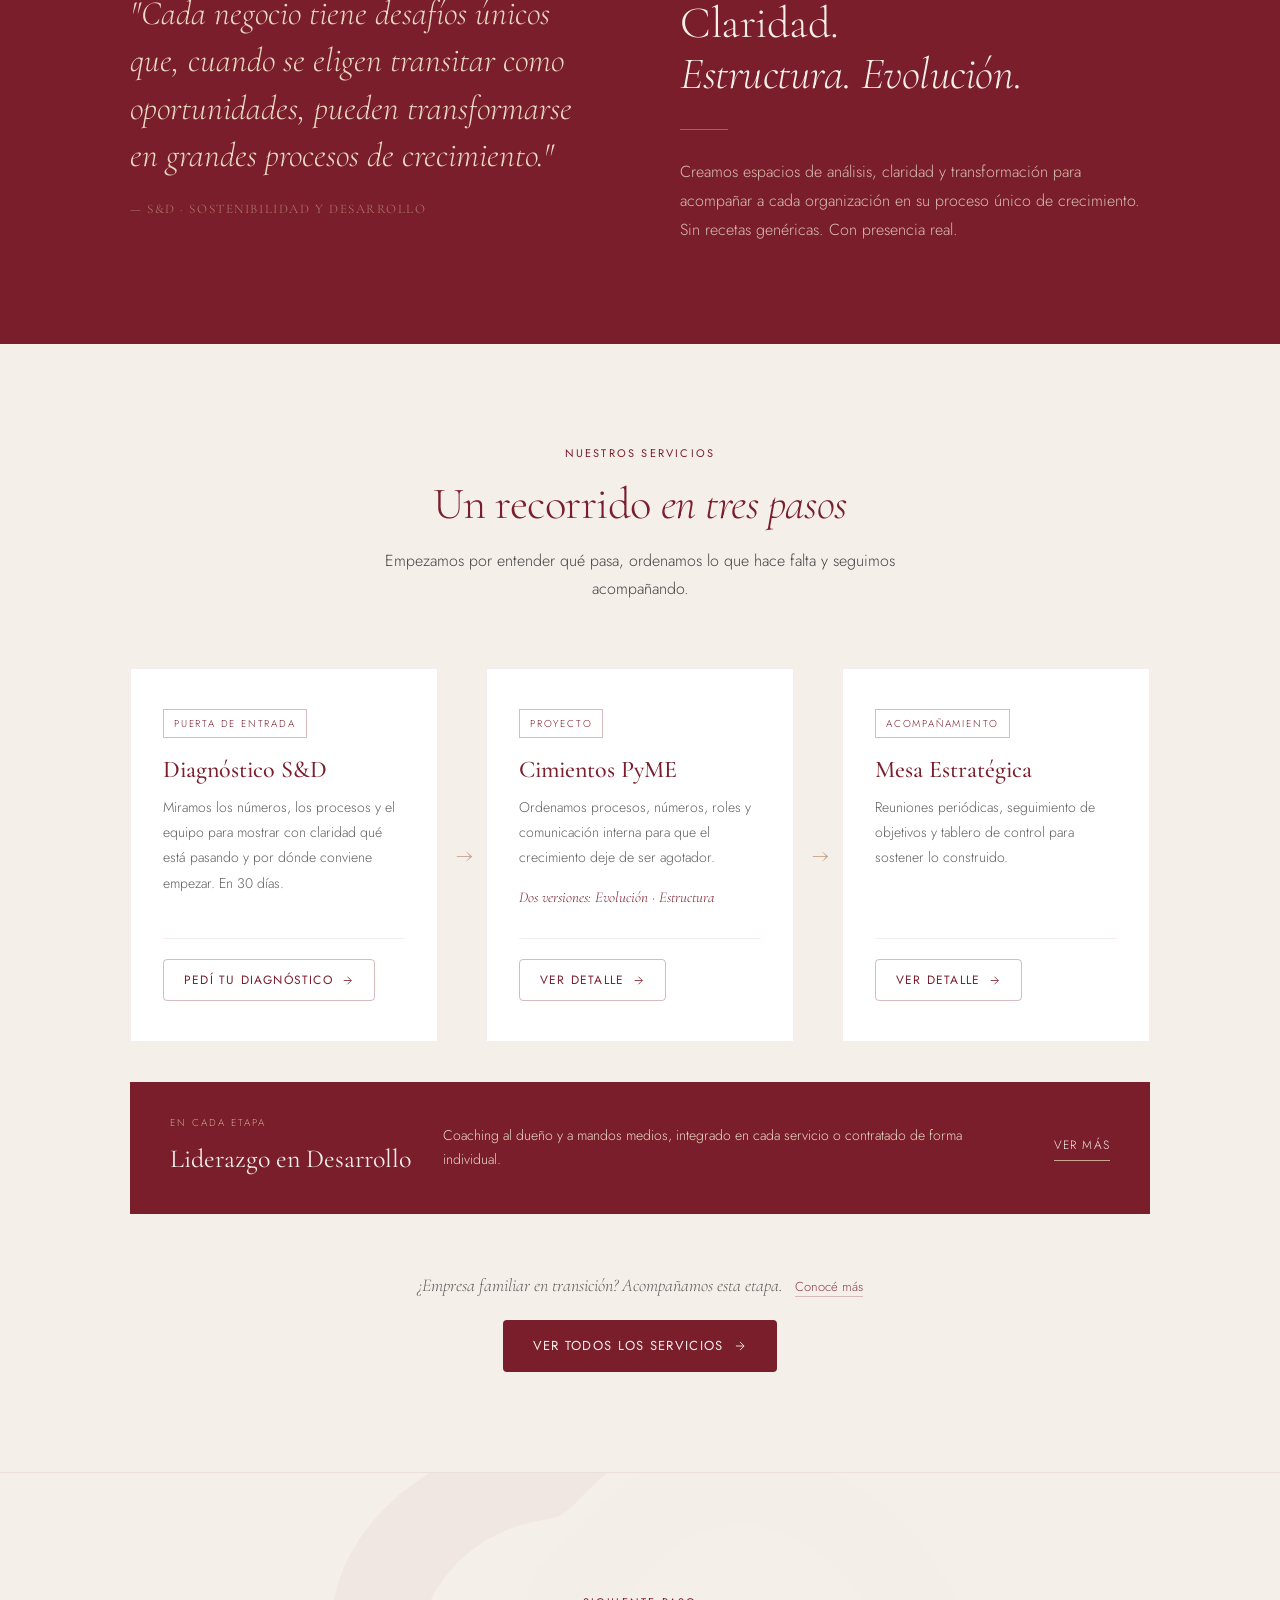
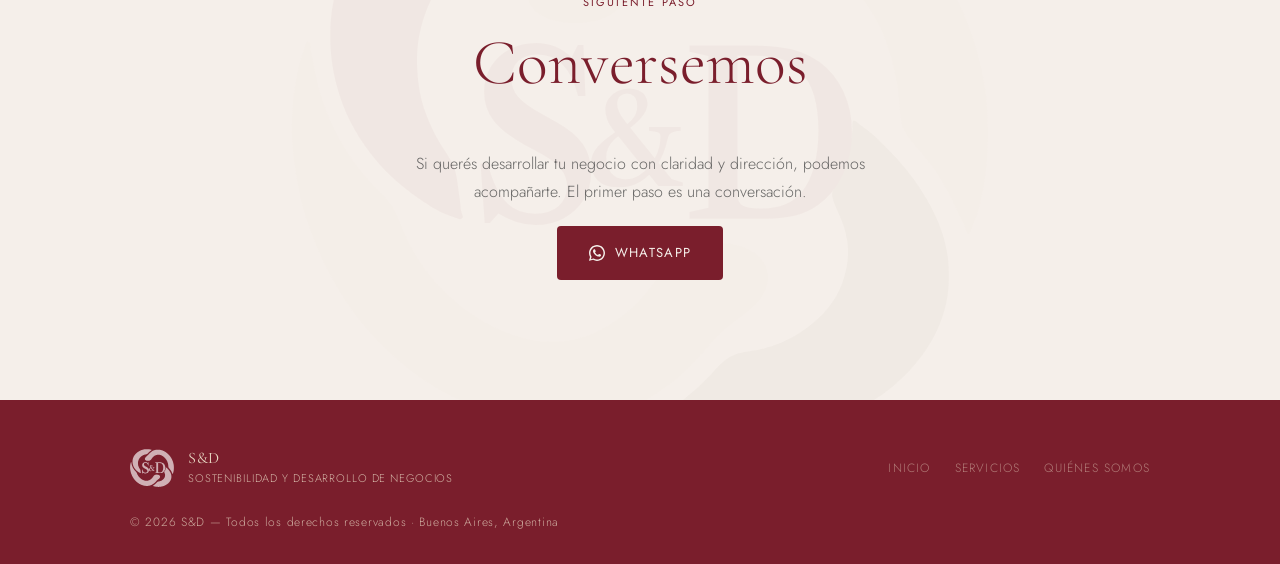
==== commit 5127b1b1: "Dominio propio: sydconsultora.com.ar en Cloudflare URLs de canonical, Open Graph y JSON-LD al domini" ====
--- a/index.html
+++ b/index.html
@@ -5,7 +5,7 @@
   <meta name="viewport" content="width=device-width, initial-scale=1.0" />
   <title>Consultora para pymes y empresas familiares | S&amp;D</title>
   <meta name="description" content="Consultora para pymes y empresas familiares. Integramos gestión y desarrollo humano para ordenar y hacer crecer tu empresa. Empezá por un diagnóstico." />
-  <link rel="canonical" href="https://leandrosotogithub.github.io/S-D-Web/" />
+  <link rel="canonical" href="https://sydconsultora.com.ar/" />
 
   <!-- Vista previa al compartir (WhatsApp, LinkedIn, etc.) -->
   <meta property="og:type" content="website" />
@@ -13,8 +13,8 @@
   <meta property="og:site_name" content="S&amp;D — Sostenibilidad y Desarrollo de Negocios" />
   <meta property="og:title" content="Consultora para pymes y empresas familiares | S&amp;D" />
   <meta property="og:description" content="Consultora para pymes y empresas familiares. Integramos gestión y desarrollo humano para ordenar y hacer crecer tu empresa. Empezá por un diagnóstico." />
-  <meta property="og:url" content="https://leandrosotogithub.github.io/S-D-Web/" />
-  <meta property="og:image" content="https://leandrosotogithub.github.io/S-D-Web/img/og-image.jpg" />
+  <meta property="og:url" content="https://sydconsultora.com.ar/" />
+  <meta property="og:image" content="https://sydconsultora.com.ar/img/og-image.jpg" />
   <meta property="og:image:width" content="1200" />
   <meta property="og:image:height" content="630" />
   <meta property="og:image:alt" content="Logo de S&amp;D — Sostenibilidad y Desarrollo de Negocios" />
@@ -27,12 +27,12 @@
   "@graph": [
     {
       "@type": "ProfessionalService",
-      "@id": "https://leandrosotogithub.github.io/S-D-Web/#organizacion",
+      "@id": "https://sydconsultora.com.ar/#organizacion",
       "name": "S&D — Sostenibilidad y Desarrollo de Negocios",
       "alternateName": "S&D",
-      "url": "https://leandrosotogithub.github.io/S-D-Web/",
-      "logo": "https://leandrosotogithub.github.io/S-D-Web/LOGOS/PNG/isotipo-color.png",
-      "image": "https://leandrosotogithub.github.io/S-D-Web/img/og-image.jpg",
+      "url": "https://sydconsultora.com.ar/",
+      "logo": "https://sydconsultora.com.ar/LOGOS/PNG/isotipo-color.png",
+      "image": "https://sydconsultora.com.ar/img/og-image.jpg",
       "description": "Consultora para pymes y empresas familiares. Integra gestión del negocio y desarrollo humano: diagnóstico, estructura, acompañamiento estratégico, liderazgo y sucesión.",
       "telephone": "+54 9 11 4186-7549",
       "address": {
@@ -54,21 +54,21 @@
       ],
       "founder": [
         {
-          "@id": "https://leandrosotogithub.github.io/S-D-Web/quienes-somos.html#yanina"
+          "@id": "https://sydconsultora.com.ar/quienes-somos#yanina"
         },
         {
-          "@id": "https://leandrosotogithub.github.io/S-D-Web/quienes-somos.html#claudia"
+          "@id": "https://sydconsultora.com.ar/quienes-somos#claudia"
         }
       ]
     },
     {
       "@type": "WebSite",
-      "@id": "https://leandrosotogithub.github.io/S-D-Web/#sitio",
-      "url": "https://leandrosotogithub.github.io/S-D-Web/",
+      "@id": "https://sydconsultora.com.ar/#sitio",
+      "url": "https://sydconsultora.com.ar/",
       "name": "S&D",
       "inLanguage": "es-AR",
       "publisher": {
-        "@id": "https://leandrosotogithub.github.io/S-D-Web/#organizacion"
+        "@id": "https://sydconsultora.com.ar/#organizacion"
       }
     }
   ]
